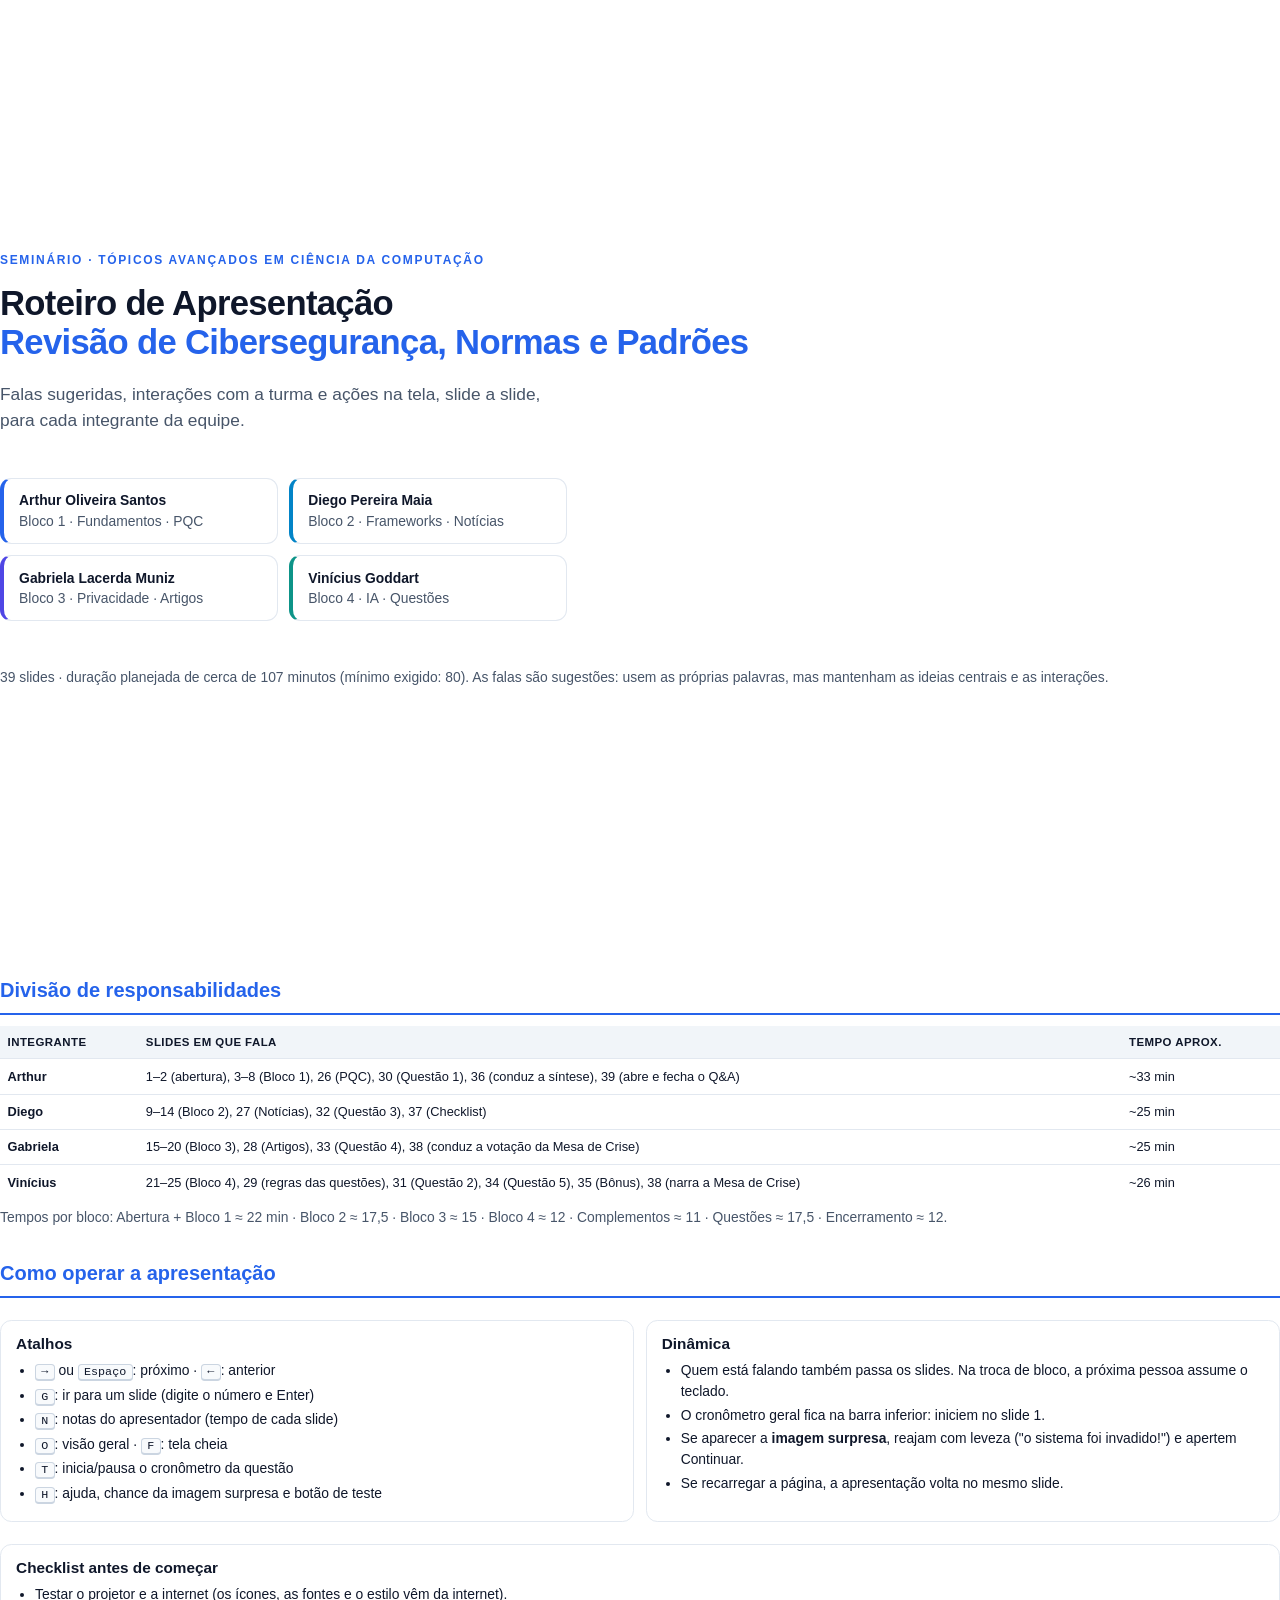
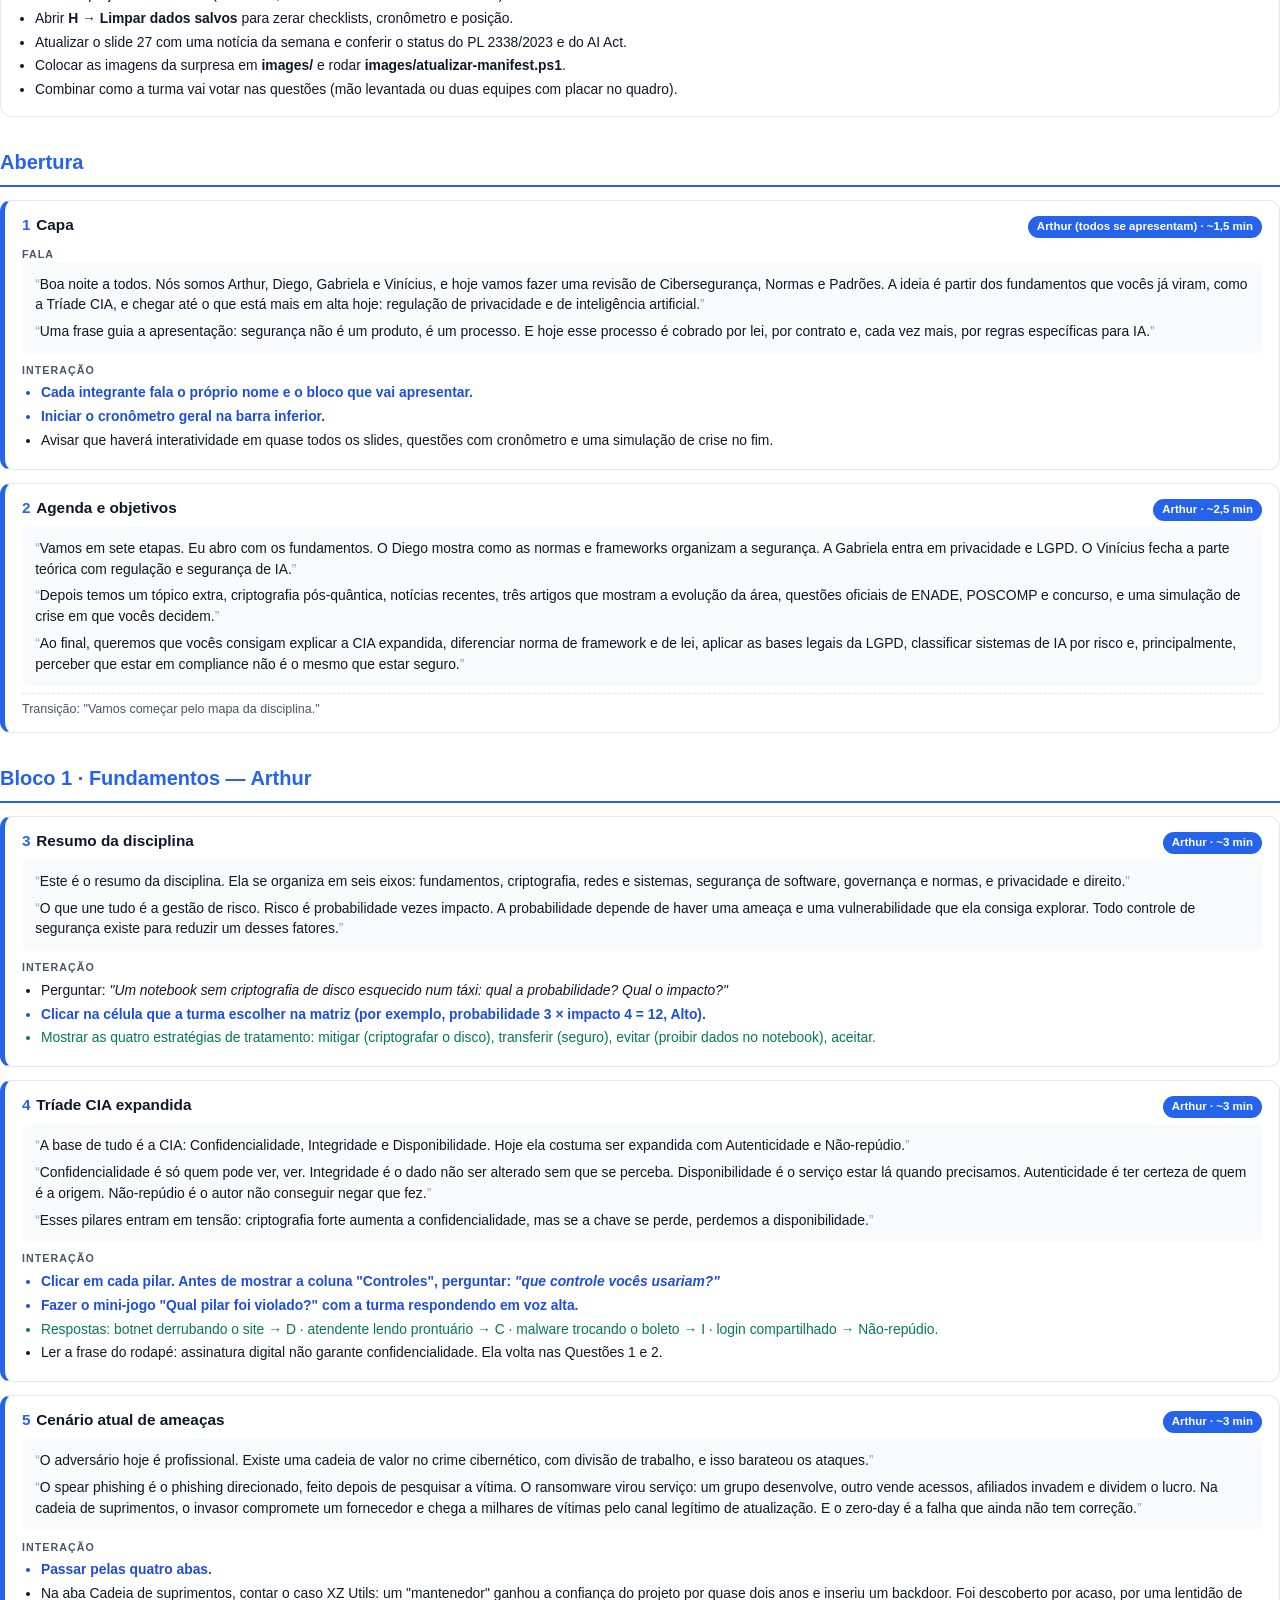
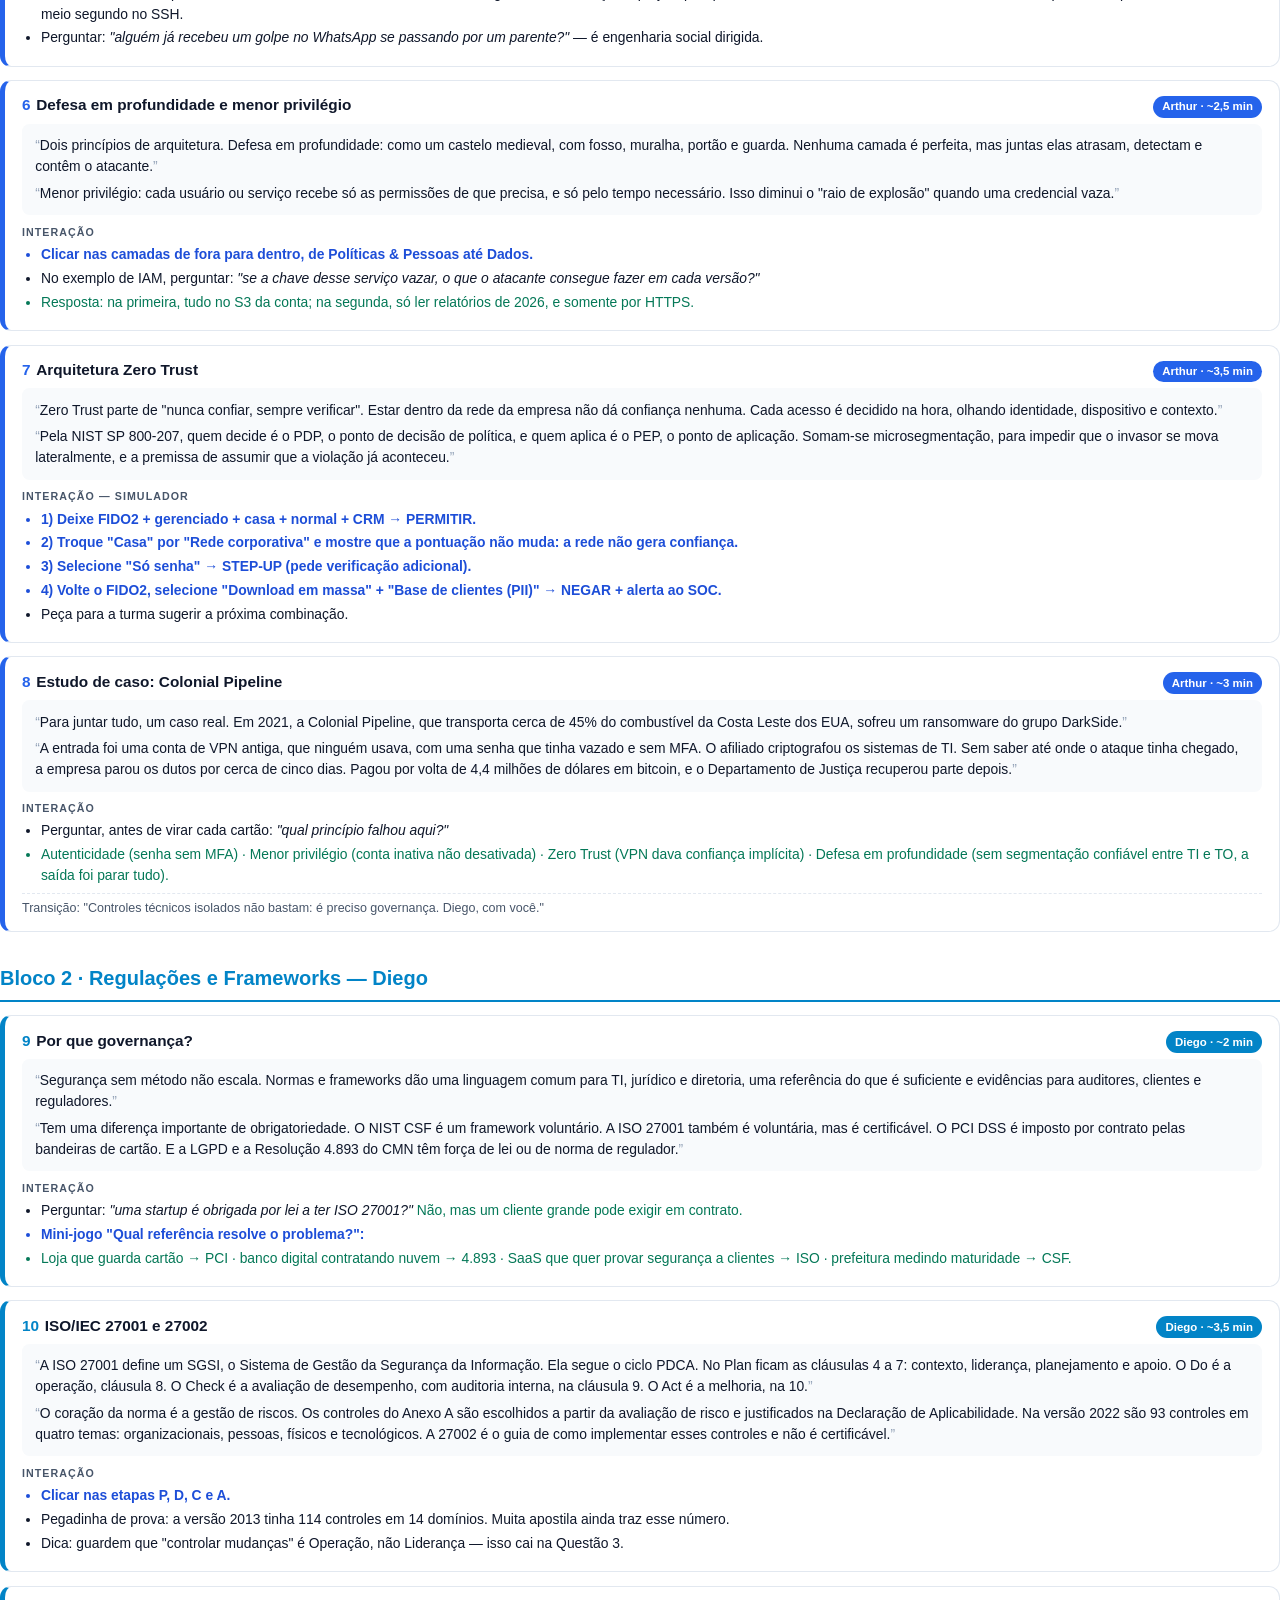
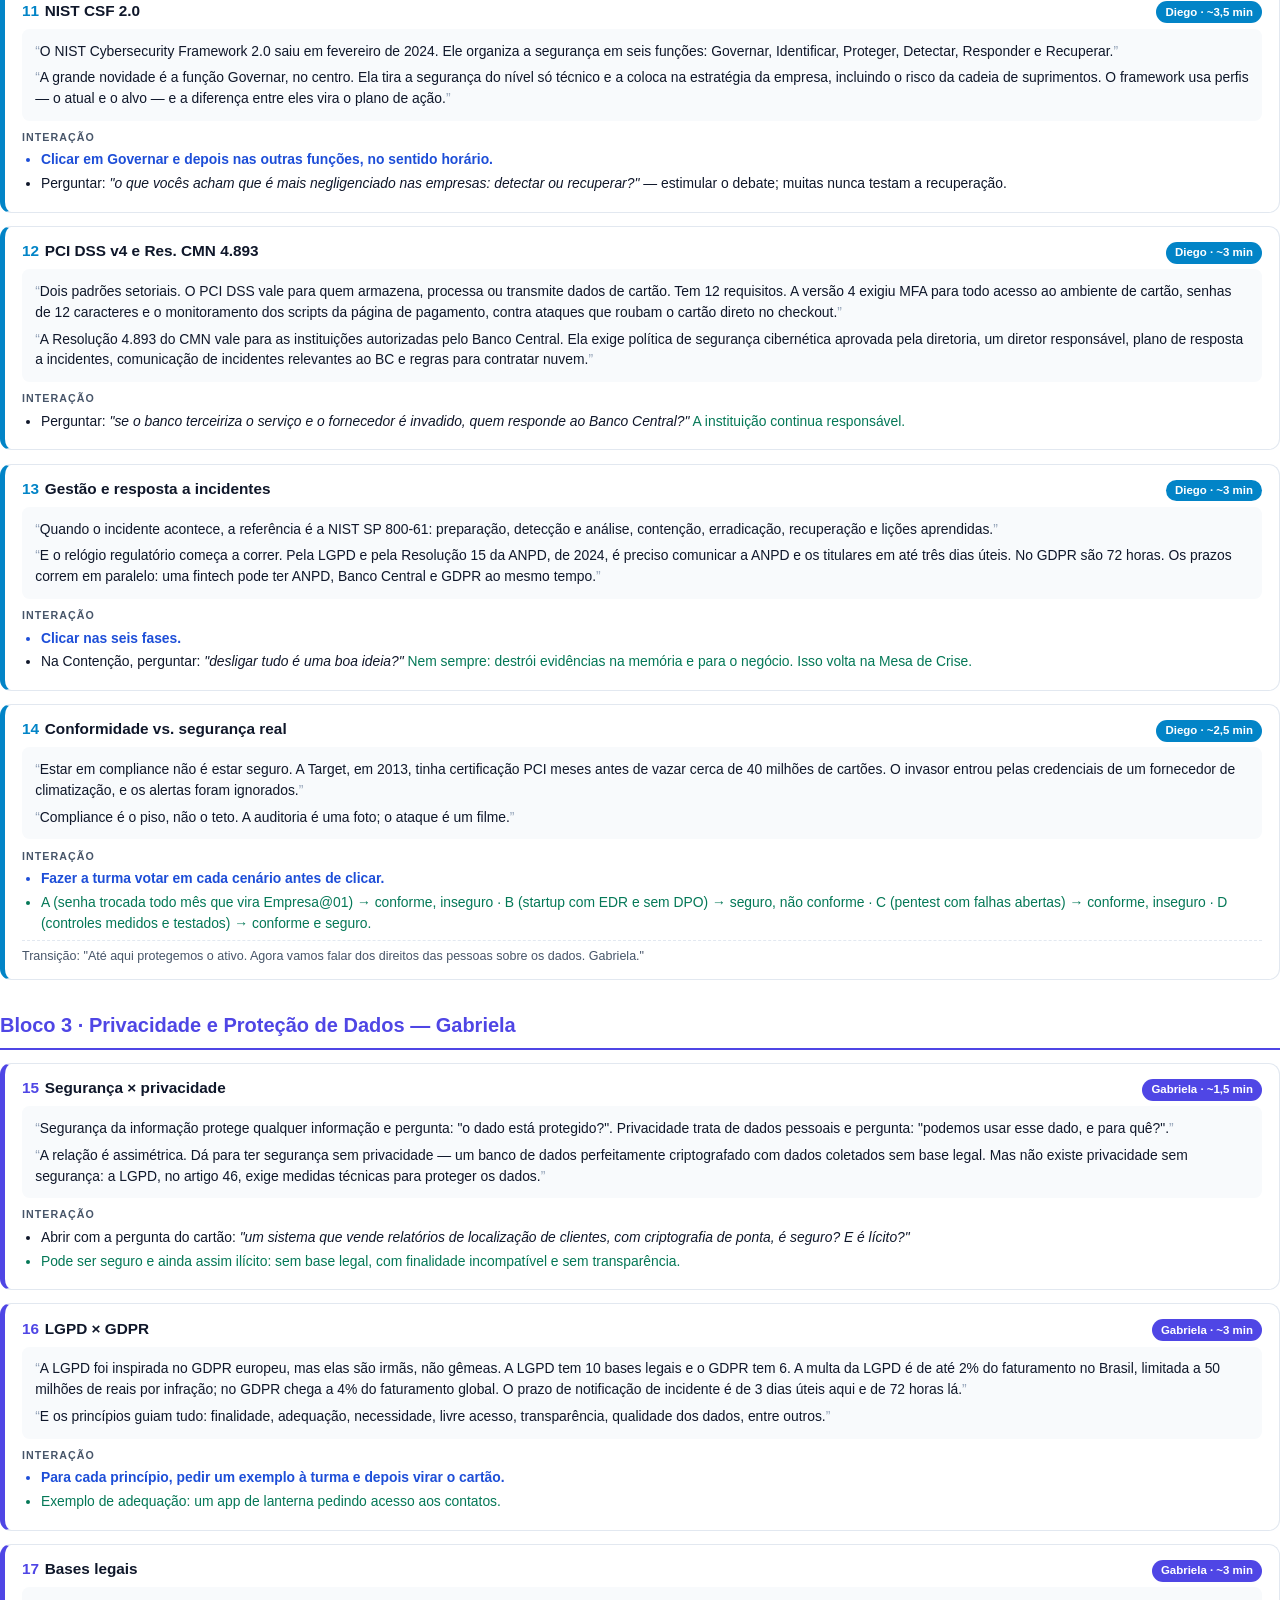
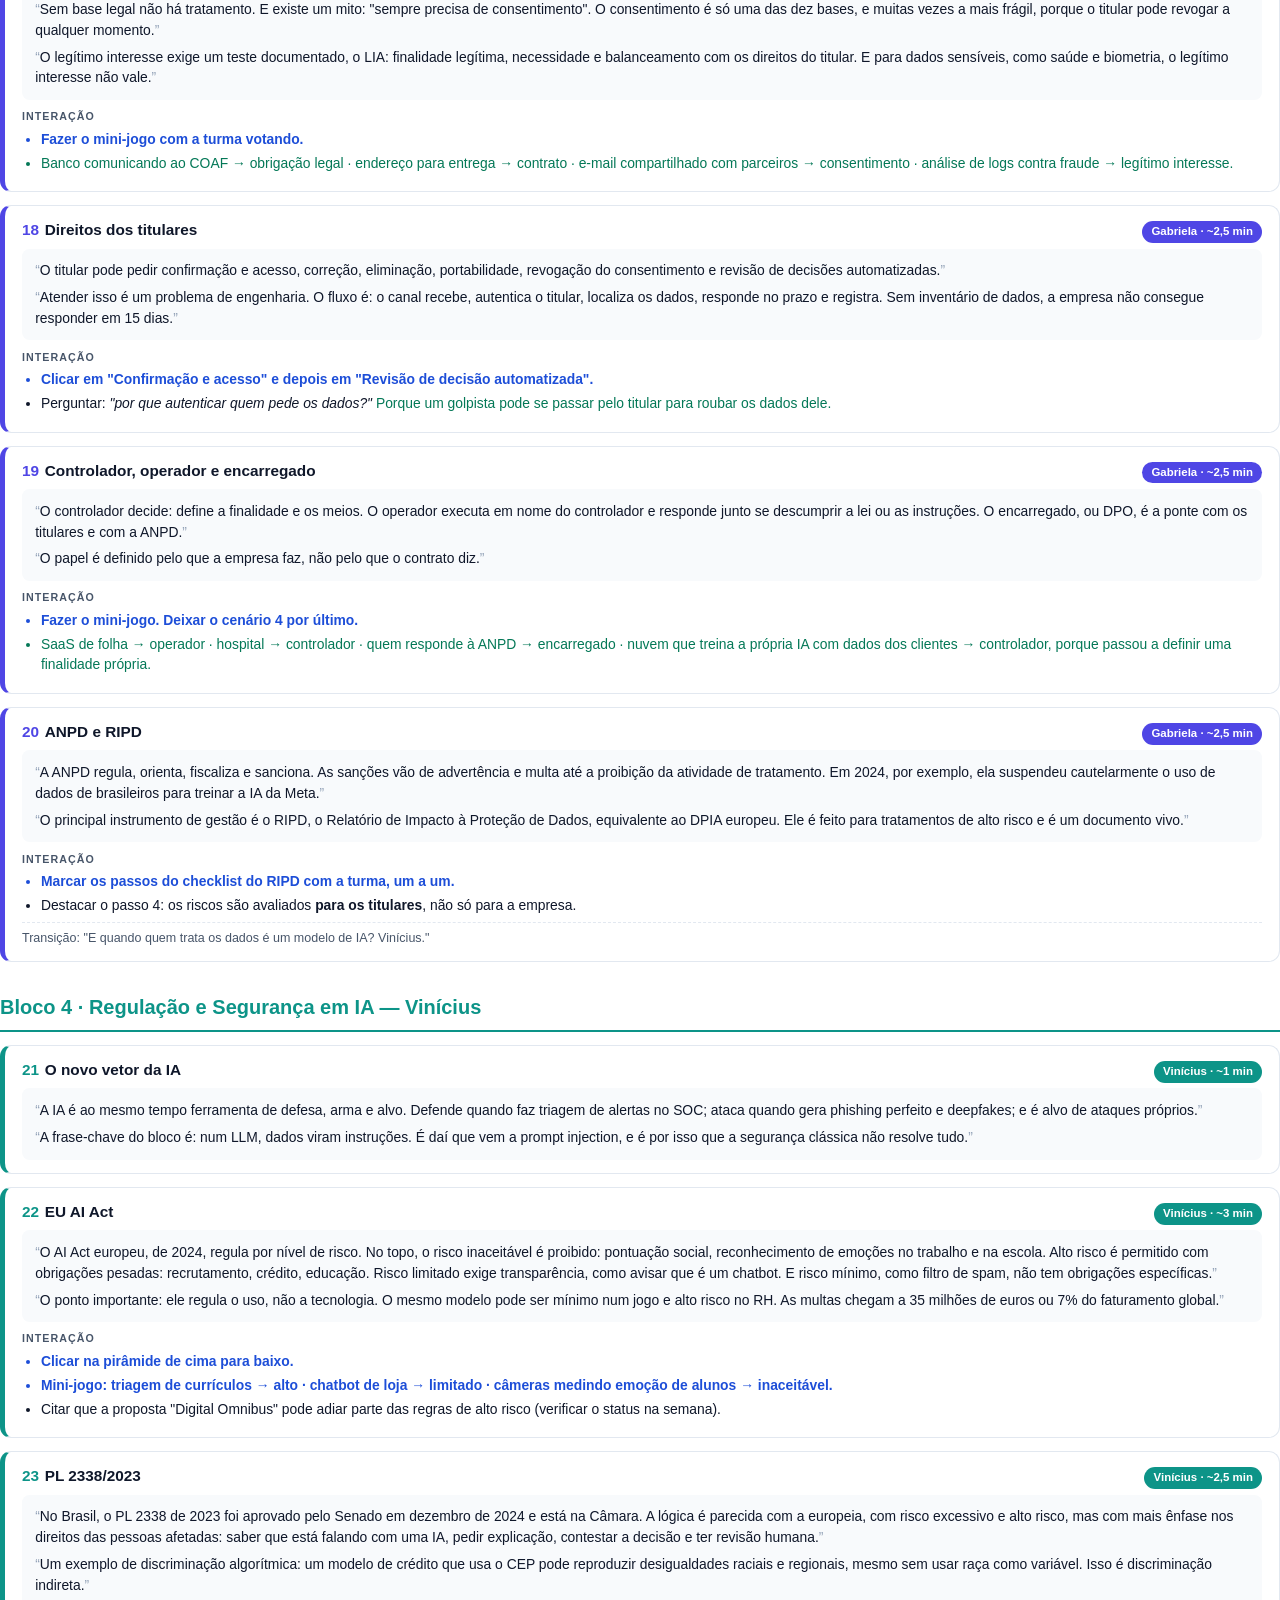
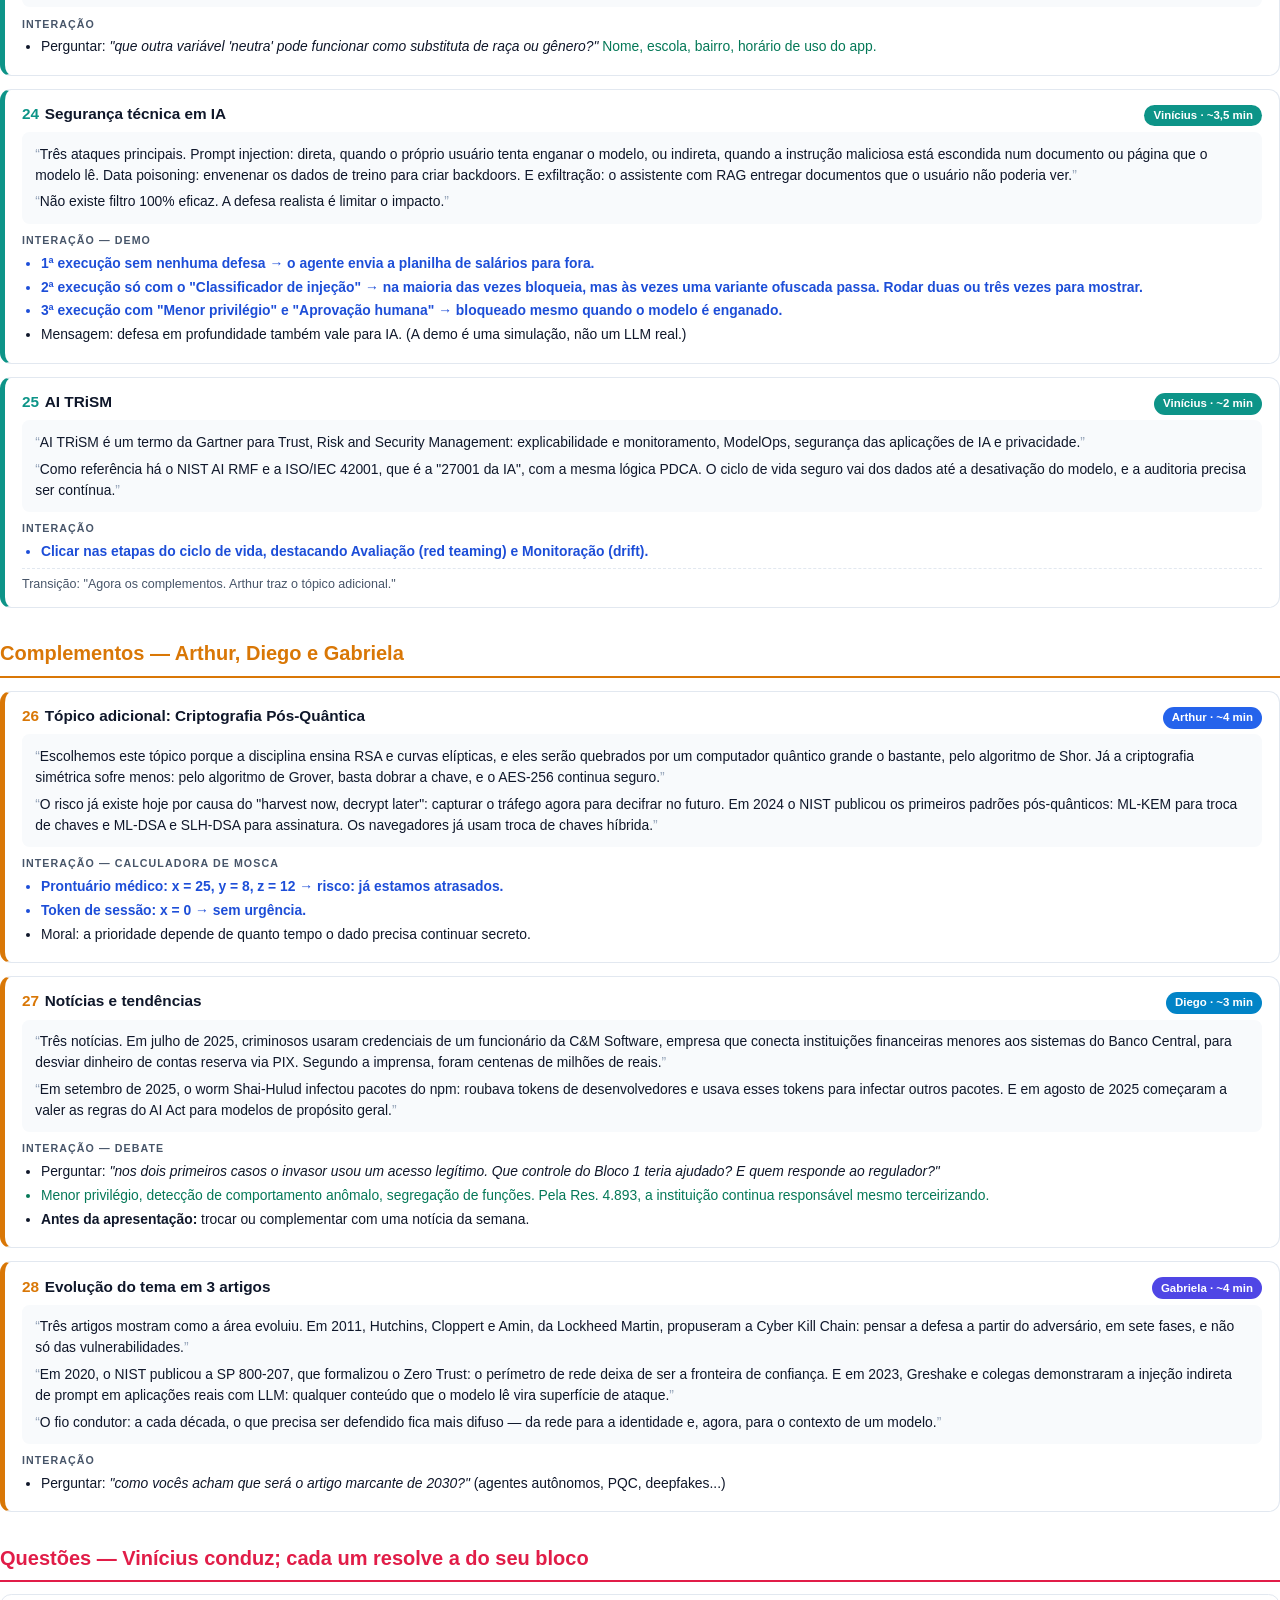
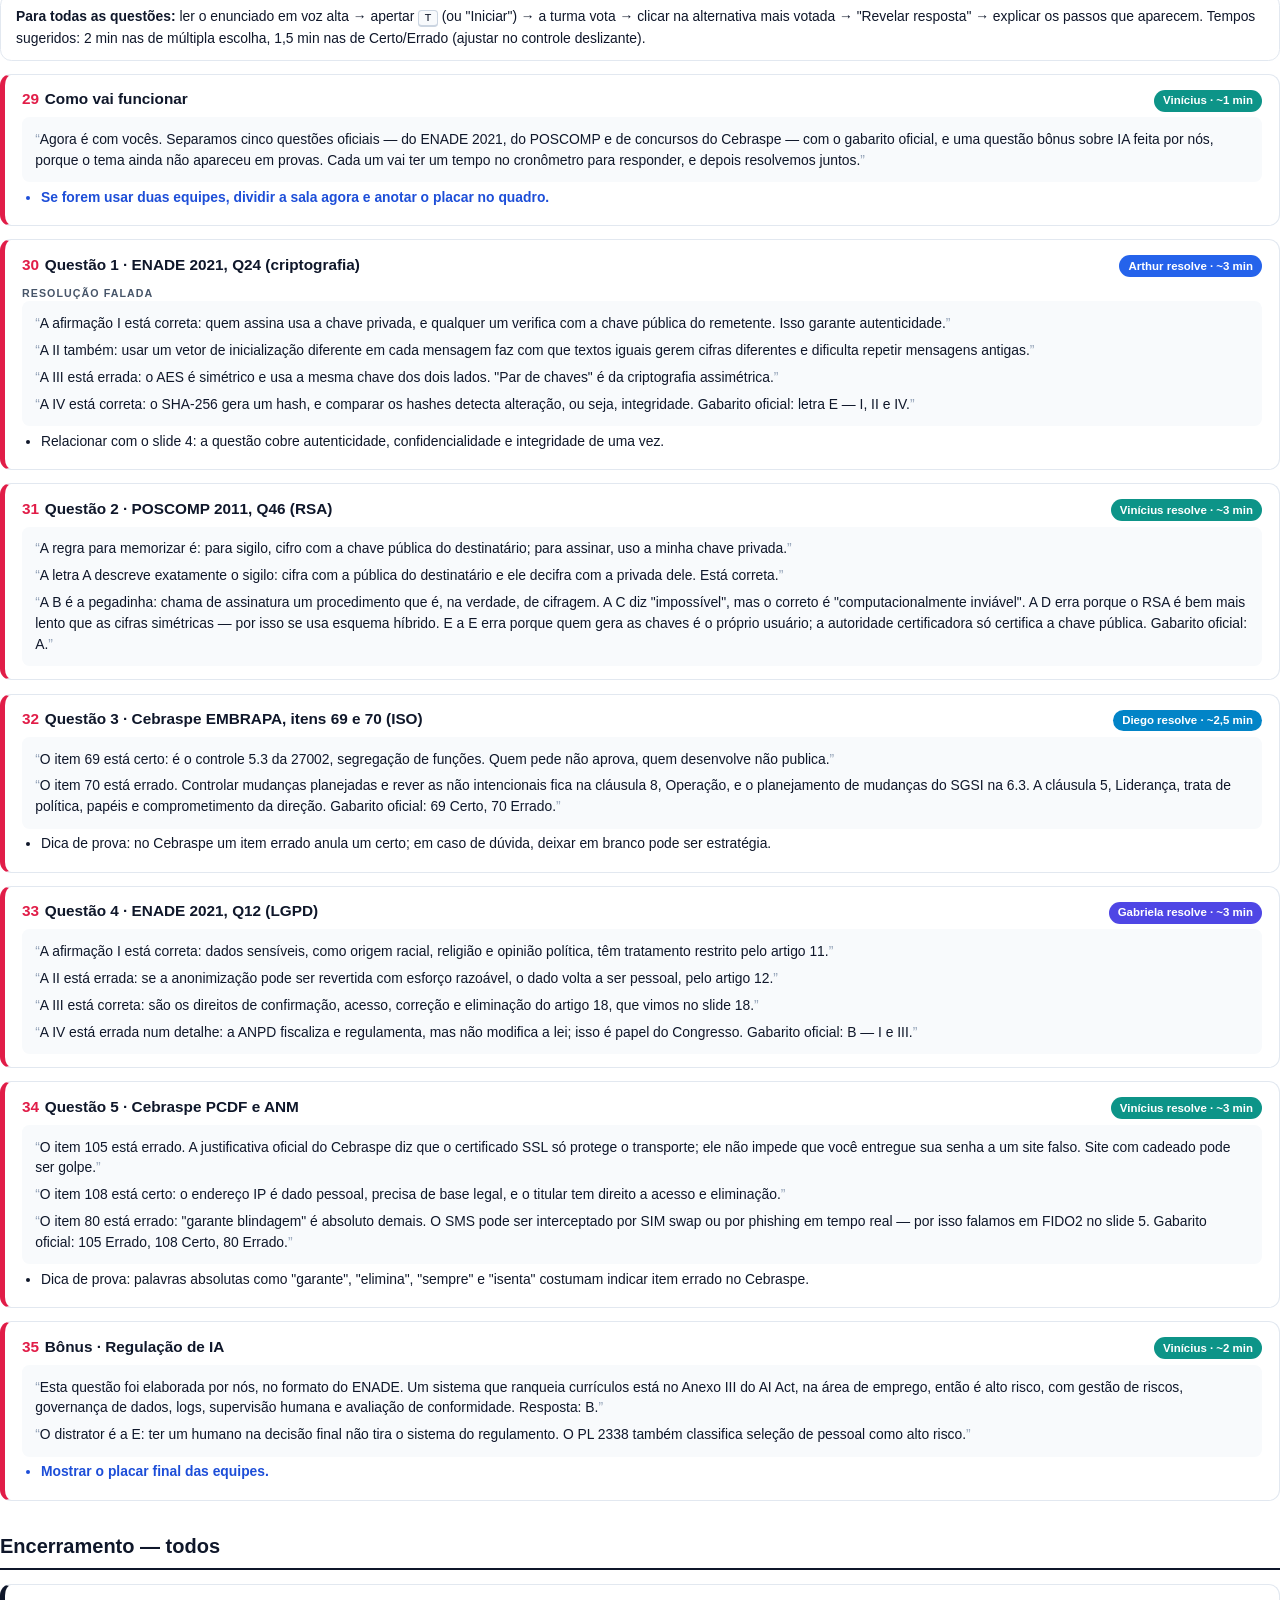
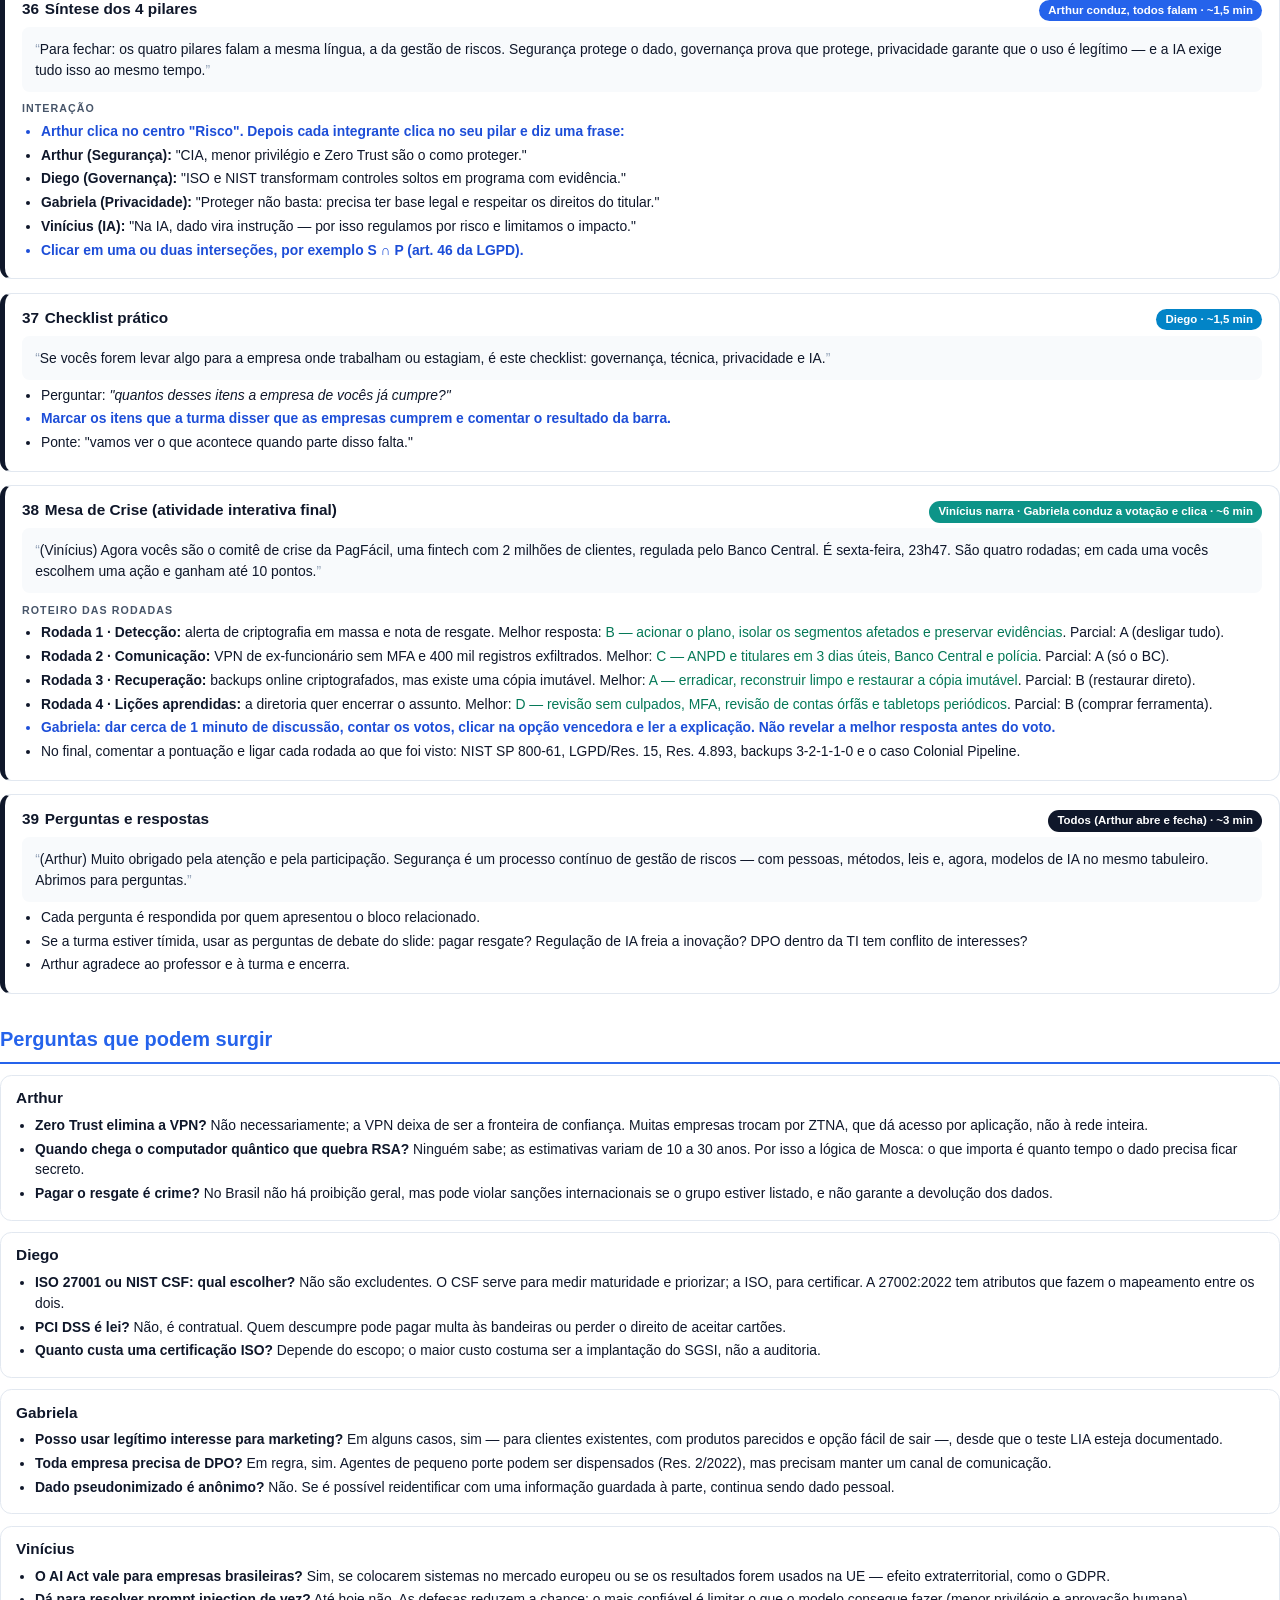
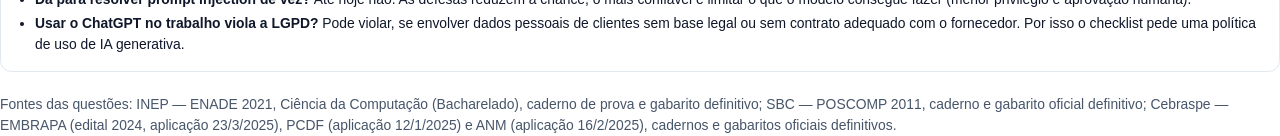
==== docs/roteiro.html @ f104e6f5 "refac: code structure for improved readability and maintainability" ====
<!DOCTYPE html>
<html lang="pt-BR">
<head>
<meta charset="UTF-8">
<title>Roteiro de Apresentação</title>
<style>
  @page { size: A4; margin: 16mm 15mm 16mm 15mm; }
  :root { --ink:#0F172A; --muted:#475569; --line:#E2E8F0; --blue:#2563EB; }
  * { box-sizing: border-box; }
  body { font-family: 'Segoe UI', Inter, Arial, sans-serif; color: var(--ink); font-size: 10.4pt; line-height: 1.5; margin: 0; }
  h1 { font-size: 26pt; margin: 0 0 4mm; letter-spacing: -.02em; line-height: 1.1; }
  h2 { font-size: 15pt; margin: 8mm 0 3mm; padding-bottom: 2mm; border-bottom: 2px solid var(--c, var(--blue)); color: var(--c, var(--blue)); break-after: avoid; }
  h3 { font-size: 11.5pt; margin: 0; }
  p { margin: 1.6mm 0; }
  ul { margin: 1.2mm 0; padding-left: 5mm; }
  li { margin: .8mm 0; }
  .muted { color: var(--muted); }
  .cover { height: 250mm; display: flex; flex-direction: column; justify-content: center; }
  .cover .kick { font-size: 9pt; font-weight: 800; letter-spacing: .14em; text-transform: uppercase; color: var(--blue); }
  .cover .sub { font-size: 13pt; color: var(--muted); max-width: 150mm; }
  .team { display: grid; grid-template-columns: 1fr 1fr; gap: 3mm; margin-top: 10mm; max-width: 150mm; }
  .team div { border: 1px solid var(--line); border-left: 4px solid var(--c); border-radius: 3mm; padding: 3mm 4mm; }
  .team b { display: block; }
  .page-break { break-before: page; }
  table { width: 100%; border-collapse: collapse; font-size: 9.6pt; margin: 2mm 0; }
  th { text-align: left; background: #F1F5F9; padding: 2mm; font-size: 8.6pt; text-transform: uppercase; letter-spacing: .04em; }
  td { padding: 2mm; border-top: 1px solid var(--line); vertical-align: top; }
  .slide { border: 1px solid var(--line); border-radius: 3mm; padding: 3.5mm 4.5mm; margin: 3.5mm 0; break-inside: avoid; border-left: 5px solid var(--c, var(--blue)); }
  .slide-head { display: flex; justify-content: space-between; align-items: baseline; gap: 4mm; margin-bottom: 1.5mm; }
  .who { font-size: 8.6pt; font-weight: 800; padding: .6mm 2.4mm; border-radius: 99px; color: #fff; background: var(--pc, #334155); white-space: nowrap; }
  .num { color: var(--c, var(--blue)); font-weight: 900; margin-right: 1.5mm; }
  .tag { font-size: 8pt; font-weight: 800; letter-spacing: .1em; text-transform: uppercase; color: var(--muted); margin-top: 2.2mm; }
  .fala { background: #F8FAFC; border-radius: 2mm; padding: 1.5mm 3.5mm; font-style: normal; }
  .fala p::before { content: "“"; color: #94A3B8; }
  .fala p::after { content: "”"; color: #94A3B8; }
  .acao { color: #1D4ED8; font-weight: 600; }
  .resp { color: #047857; }
  .trans { font-size: 9.4pt; color: var(--muted); margin-top: 1.8mm; border-top: 1px dashed var(--line); padding-top: 1.5mm; }
  .box { border: 1px solid var(--line); border-radius: 3mm; padding: 3mm 4mm; margin: 3mm 0; break-inside: avoid; }
  .grid2 { display: grid; grid-template-columns: 1fr 1fr; gap: 3mm; }
  .kbd { font-family: Consolas, monospace; border: 1px solid #CBD5E1; border-bottom-width: 2px; border-radius: 1mm; padding: 0 1.4mm; font-size: 8.8pt; background: #F8FAFC; }
  .A { --pc:#2563EB; } .D { --pc:#0284C7; } .G { --pc:#4F46E5; } .V { --pc:#0D9488; } .T { --pc:#0F172A; }
</style>
</head>
<body>

<!-- ================= CAPA ================= -->
<section class="cover">
  <div class="kick">Seminário · Tópicos Avançados em Ciência da Computação</div>
  <h1 style="margin-top:4mm">Roteiro de Apresentação<br><span style="color:#2563EB">Revisão de Cibersegurança, Normas e Padrões</span></h1>
  <p class="sub">Falas sugeridas, interações com a turma e ações na tela, slide a slide, para cada integrante da equipe.</p>
  <div class="team">
    <div style="--c:#2563EB"><b>Arthur Oliveira Santos</b><span class="muted">Bloco 1 · Fundamentos · PQC</span></div>
    <div style="--c:#0284C7"><b>Diego Pereira Maia</b><span class="muted">Bloco 2 · Frameworks · Notícias</span></div>
    <div style="--c:#4F46E5"><b>Gabriela Lacerda Muniz</b><span class="muted">Bloco 3 · Privacidade · Artigos</span></div>
    <div style="--c:#0D9488"><b>Vinícius Goddart</b><span class="muted">Bloco 4 · IA · Questões</span></div>
  </div>
  <p class="muted" style="margin-top:12mm">39 slides · duração planejada de cerca de 107 minutos (mínimo exigido: 80). As falas são sugestões: usem as próprias palavras, mas mantenham as ideias centrais e as interações.</p>
</section>

<!-- ================= VISÃO GERAL ================= -->
<section class="page-break">
  <h2>Divisão de responsabilidades</h2>
  <table>
    <tr><th>Integrante</th><th>Slides em que fala</th><th>Tempo aprox.</th></tr>
    <tr><td><b>Arthur</b></td><td>1–2 (abertura), 3–8 (Bloco 1), 26 (PQC), 30 (Questão 1), 36 (conduz a síntese), 39 (abre e fecha o Q&amp;A)</td><td>~33 min</td></tr>
    <tr><td><b>Diego</b></td><td>9–14 (Bloco 2), 27 (Notícias), 32 (Questão 3), 37 (Checklist)</td><td>~25 min</td></tr>
    <tr><td><b>Gabriela</b></td><td>15–20 (Bloco 3), 28 (Artigos), 33 (Questão 4), 38 (conduz a votação da Mesa de Crise)</td><td>~25 min</td></tr>
    <tr><td><b>Vinícius</b></td><td>21–25 (Bloco 4), 29 (regras das questões), 31 (Questão 2), 34 (Questão 5), 35 (Bônus), 38 (narra a Mesa de Crise)</td><td>~26 min</td></tr>
  </table>
  <p class="muted">Tempos por bloco: Abertura + Bloco 1 ≈ 22 min · Bloco 2 ≈ 17,5 · Bloco 3 ≈ 15 · Bloco 4 ≈ 12 · Complementos ≈ 11 · Questões ≈ 17,5 · Encerramento ≈ 12.</p>

  <h2>Como operar a apresentação</h2>
  <div class="grid2">
    <div class="box">
      <h3>Atalhos</h3>
      <ul>
        <li><span class="kbd">→</span> ou <span class="kbd">Espaço</span>: próximo · <span class="kbd">←</span>: anterior</li>
        <li><span class="kbd">G</span>: ir para um slide (digite o número e Enter)</li>
        <li><span class="kbd">N</span>: notas do apresentador (tempo de cada slide)</li>
        <li><span class="kbd">O</span>: visão geral · <span class="kbd">F</span>: tela cheia</li>
        <li><span class="kbd">T</span>: inicia/pausa o cronômetro da questão</li>
        <li><span class="kbd">H</span>: ajuda, chance da imagem surpresa e botão de teste</li>
      </ul>
    </div>
    <div class="box">
      <h3>Dinâmica</h3>
      <ul>
        <li>Quem está falando também passa os slides. Na troca de bloco, a próxima pessoa assume o teclado.</li>
        <li>O cronômetro geral fica na barra inferior: iniciem no slide 1.</li>
        <li>Se aparecer a <b>imagem surpresa</b>, reajam com leveza ("o sistema foi invadido!") e apertem Continuar.</li>
        <li>Se recarregar a página, a apresentação volta no mesmo slide.</li>
      </ul>
    </div>
  </div>
  <div class="box">
    <h3>Checklist antes de começar</h3>
    <ul>
      <li>Testar o projetor e a internet (os ícones, as fontes e o estilo vêm da internet).</li>
      <li>Abrir <b>H → Limpar dados salvos</b> para zerar checklists, cronômetro e posição.</li>
      <li>Atualizar o slide 27 com uma notícia da semana e conferir o status do PL 2338/2023 e do AI Act.</li>
      <li>Colocar as imagens da surpresa em <b>images/</b> e rodar <b>images/atualizar-manifest.ps1</b>.</li>
      <li>Combinar como a turma vai votar nas questões (mão levantada ou duas equipes com placar no quadro).</li>
    </ul>
  </div>
</section>

<!-- ================= ABERTURA ================= -->
<section class="page-break" style="--c:#2563EB">
  <h2>Abertura</h2>

  <div class="slide A"><div class="slide-head"><h3><span class="num">1</span>Capa</h3><span class="who">Arthur (todos se apresentam) · ~1,5 min</span></div>
    <div class="tag">Fala</div>
    <div class="fala"><p>Boa noite a todos. Nós somos Arthur, Diego, Gabriela e Vinícius, e hoje vamos fazer uma revisão de Cibersegurança, Normas e Padrões. A ideia é partir dos fundamentos que vocês já viram, como a Tríade CIA, e chegar até o que está mais em alta hoje: regulação de privacidade e de inteligência artificial.</p>
    <p>Uma frase guia a apresentação: segurança não é um produto, é um processo. E hoje esse processo é cobrado por lei, por contrato e, cada vez mais, por regras específicas para IA.</p></div>
    <div class="tag">Interação</div>
    <ul><li class="acao">Cada integrante fala o próprio nome e o bloco que vai apresentar.</li><li class="acao">Iniciar o cronômetro geral na barra inferior.</li><li>Avisar que haverá interatividade em quase todos os slides, questões com cronômetro e uma simulação de crise no fim.</li></ul>
  </div>

  <div class="slide A"><div class="slide-head"><h3><span class="num">2</span>Agenda e objetivos</h3><span class="who">Arthur · ~2,5 min</span></div>
    <div class="fala"><p>Vamos em sete etapas. Eu abro com os fundamentos. O Diego mostra como as normas e frameworks organizam a segurança. A Gabriela entra em privacidade e LGPD. O Vinícius fecha a parte teórica com regulação e segurança de IA.</p>
    <p>Depois temos um tópico extra, criptografia pós-quântica, notícias recentes, três artigos que mostram a evolução da área, questões oficiais de ENADE, POSCOMP e concurso, e uma simulação de crise em que vocês decidem.</p>
    <p>Ao final, queremos que vocês consigam explicar a CIA expandida, diferenciar norma de framework e de lei, aplicar as bases legais da LGPD, classificar sistemas de IA por risco e, principalmente, perceber que estar em compliance não é o mesmo que estar seguro.</p></div>
    <div class="trans">Transição: "Vamos começar pelo mapa da disciplina."</div>
  </div>
</section>

<!-- ================= BLOCO 1 ================= -->
<section style="--c:#2563EB">
  <h2>Bloco 1 · Fundamentos — Arthur</h2>

  <div class="slide A"><div class="slide-head"><h3><span class="num">3</span>Resumo da disciplina</h3><span class="who">Arthur · ~3 min</span></div>
    <div class="fala"><p>Este é o resumo da disciplina. Ela se organiza em seis eixos: fundamentos, criptografia, redes e sistemas, segurança de software, governança e normas, e privacidade e direito.</p>
    <p>O que une tudo é a gestão de risco. Risco é probabilidade vezes impacto. A probabilidade depende de haver uma ameaça e uma vulnerabilidade que ela consiga explorar. Todo controle de segurança existe para reduzir um desses fatores.</p></div>
    <div class="tag">Interação</div>
    <ul><li>Perguntar: <i>"Um notebook sem criptografia de disco esquecido num táxi: qual a probabilidade? Qual o impacto?"</i></li>
    <li class="acao">Clicar na célula que a turma escolher na matriz (por exemplo, probabilidade 3 × impacto 4 = 12, Alto).</li>
    <li class="resp">Mostrar as quatro estratégias de tratamento: mitigar (criptografar o disco), transferir (seguro), evitar (proibir dados no notebook), aceitar.</li></ul>
  </div>

  <div class="slide A"><div class="slide-head"><h3><span class="num">4</span>Tríade CIA expandida</h3><span class="who">Arthur · ~3 min</span></div>
    <div class="fala"><p>A base de tudo é a CIA: Confidencialidade, Integridade e Disponibilidade. Hoje ela costuma ser expandida com Autenticidade e Não-repúdio.</p>
    <p>Confidencialidade é só quem pode ver, ver. Integridade é o dado não ser alterado sem que se perceba. Disponibilidade é o serviço estar lá quando precisamos. Autenticidade é ter certeza de quem é a origem. Não-repúdio é o autor não conseguir negar que fez.</p>
    <p>Esses pilares entram em tensão: criptografia forte aumenta a confidencialidade, mas se a chave se perde, perdemos a disponibilidade.</p></div>
    <div class="tag">Interação</div>
    <ul><li class="acao">Clicar em cada pilar. Antes de mostrar a coluna "Controles", perguntar: <i>"que controle vocês usariam?"</i></li>
    <li class="acao">Fazer o mini-jogo "Qual pilar foi violado?" com a turma respondendo em voz alta.</li>
    <li class="resp">Respostas: botnet derrubando o site → D · atendente lendo prontuário → C · malware trocando o boleto → I · login compartilhado → Não-repúdio.</li>
    <li>Ler a frase do rodapé: assinatura digital não garante confidencialidade. Ela volta nas Questões 1 e 2.</li></ul>
  </div>

  <div class="slide A"><div class="slide-head"><h3><span class="num">5</span>Cenário atual de ameaças</h3><span class="who">Arthur · ~3 min</span></div>
    <div class="fala"><p>O adversário hoje é profissional. Existe uma cadeia de valor no crime cibernético, com divisão de trabalho, e isso barateou os ataques.</p>
    <p>O spear phishing é o phishing direcionado, feito depois de pesquisar a vítima. O ransomware virou serviço: um grupo desenvolve, outro vende acessos, afiliados invadem e dividem o lucro. Na cadeia de suprimentos, o invasor compromete um fornecedor e chega a milhares de vítimas pelo canal legítimo de atualização. E o zero-day é a falha que ainda não tem correção.</p></div>
    <div class="tag">Interação</div>
    <ul><li class="acao">Passar pelas quatro abas.</li>
    <li>Na aba Cadeia de suprimentos, contar o caso XZ Utils: um "mantenedor" ganhou a confiança do projeto por quase dois anos e inseriu um backdoor. Foi descoberto por acaso, por uma lentidão de meio segundo no SSH.</li>
    <li>Perguntar: <i>"alguém já recebeu um golpe no WhatsApp se passando por um parente?"</i> — é engenharia social dirigida.</li></ul>
  </div>

  <div class="slide A"><div class="slide-head"><h3><span class="num">6</span>Defesa em profundidade e menor privilégio</h3><span class="who">Arthur · ~2,5 min</span></div>
    <div class="fala"><p>Dois princípios de arquitetura. Defesa em profundidade: como um castelo medieval, com fosso, muralha, portão e guarda. Nenhuma camada é perfeita, mas juntas elas atrasam, detectam e contêm o atacante.</p>
    <p>Menor privilégio: cada usuário ou serviço recebe só as permissões de que precisa, e só pelo tempo necessário. Isso diminui o "raio de explosão" quando uma credencial vaza.</p></div>
    <div class="tag">Interação</div>
    <ul><li class="acao">Clicar nas camadas de fora para dentro, de Políticas &amp; Pessoas até Dados.</li>
    <li>No exemplo de IAM, perguntar: <i>"se a chave desse serviço vazar, o que o atacante consegue fazer em cada versão?"</i></li>
    <li class="resp">Resposta: na primeira, tudo no S3 da conta; na segunda, só ler relatórios de 2026, e somente por HTTPS.</li></ul>
  </div>

  <div class="slide A"><div class="slide-head"><h3><span class="num">7</span>Arquitetura Zero Trust</h3><span class="who">Arthur · ~3,5 min</span></div>
    <div class="fala"><p>Zero Trust parte de "nunca confiar, sempre verificar". Estar dentro da rede da empresa não dá confiança nenhuma. Cada acesso é decidido na hora, olhando identidade, dispositivo e contexto.</p>
    <p>Pela NIST SP 800-207, quem decide é o PDP, o ponto de decisão de política, e quem aplica é o PEP, o ponto de aplicação. Somam-se microsegmentação, para impedir que o invasor se mova lateralmente, e a premissa de assumir que a violação já aconteceu.</p></div>
    <div class="tag">Interação — simulador</div>
    <ul><li class="acao">1) Deixe FIDO2 + gerenciado + casa + normal + CRM → PERMITIR.</li>
    <li class="acao">2) Troque "Casa" por "Rede corporativa" e mostre que a pontuação <b>não muda</b>: a rede não gera confiança.</li>
    <li class="acao">3) Selecione "Só senha" → STEP-UP (pede verificação adicional).</li>
    <li class="acao">4) Volte o FIDO2, selecione "Download em massa" + "Base de clientes (PII)" → NEGAR + alerta ao SOC.</li>
    <li>Peça para a turma sugerir a próxima combinação.</li></ul>
  </div>

  <div class="slide A"><div class="slide-head"><h3><span class="num">8</span>Estudo de caso: Colonial Pipeline</h3><span class="who">Arthur · ~3 min</span></div>
    <div class="fala"><p>Para juntar tudo, um caso real. Em 2021, a Colonial Pipeline, que transporta cerca de 45% do combustível da Costa Leste dos EUA, sofreu um ransomware do grupo DarkSide.</p>
    <p>A entrada foi uma conta de VPN antiga, que ninguém usava, com uma senha que tinha vazado e sem MFA. O afiliado criptografou os sistemas de TI. Sem saber até onde o ataque tinha chegado, a empresa parou os dutos por cerca de cinco dias. Pagou por volta de 4,4 milhões de dólares em bitcoin, e o Departamento de Justiça recuperou parte depois.</p></div>
    <div class="tag">Interação</div>
    <ul><li>Perguntar, antes de virar cada cartão: <i>"qual princípio falhou aqui?"</i></li>
    <li class="resp">Autenticidade (senha sem MFA) · Menor privilégio (conta inativa não desativada) · Zero Trust (VPN dava confiança implícita) · Defesa em profundidade (sem segmentação confiável entre TI e TO, a saída foi parar tudo).</li></ul>
    <div class="trans">Transição: "Controles técnicos isolados não bastam: é preciso governança. Diego, com você."</div>
  </div>
</section>

<!-- ================= BLOCO 2 ================= -->
<section class="page-break" style="--c:#0284C7">
  <h2>Bloco 2 · Regulações e Frameworks — Diego</h2>

  <div class="slide D"><div class="slide-head"><h3><span class="num">9</span>Por que governança?</h3><span class="who">Diego · ~2 min</span></div>
    <div class="fala"><p>Segurança sem método não escala. Normas e frameworks dão uma linguagem comum para TI, jurídico e diretoria, uma referência do que é suficiente e evidências para auditores, clientes e reguladores.</p>
    <p>Tem uma diferença importante de obrigatoriedade. O NIST CSF é um framework voluntário. A ISO 27001 também é voluntária, mas é certificável. O PCI DSS é imposto por contrato pelas bandeiras de cartão. E a LGPD e a Resolução 4.893 do CMN têm força de lei ou de norma de regulador.</p></div>
    <div class="tag">Interação</div>
    <ul><li>Perguntar: <i>"uma startup é obrigada por lei a ter ISO 27001?"</i> <span class="resp">Não, mas um cliente grande pode exigir em contrato.</span></li>
    <li class="acao">Mini-jogo "Qual referência resolve o problema?":</li>
    <li class="resp">Loja que guarda cartão → PCI · banco digital contratando nuvem → 4.893 · SaaS que quer provar segurança a clientes → ISO · prefeitura medindo maturidade → CSF.</li></ul>
  </div>

  <div class="slide D"><div class="slide-head"><h3><span class="num">10</span>ISO/IEC 27001 e 27002</h3><span class="who">Diego · ~3,5 min</span></div>
    <div class="fala"><p>A ISO 27001 define um SGSI, o Sistema de Gestão da Segurança da Informação. Ela segue o ciclo PDCA. No Plan ficam as cláusulas 4 a 7: contexto, liderança, planejamento e apoio. O Do é a operação, cláusula 8. O Check é a avaliação de desempenho, com auditoria interna, na cláusula 9. O Act é a melhoria, na 10.</p>
    <p>O coração da norma é a gestão de riscos. Os controles do Anexo A são escolhidos a partir da avaliação de risco e justificados na Declaração de Aplicabilidade. Na versão 2022 são 93 controles em quatro temas: organizacionais, pessoas, físicos e tecnológicos. A 27002 é o guia de como implementar esses controles e não é certificável.</p></div>
    <div class="tag">Interação</div>
    <ul><li class="acao">Clicar nas etapas P, D, C e A.</li>
    <li>Pegadinha de prova: a versão 2013 tinha 114 controles em 14 domínios. Muita apostila ainda traz esse número.</li>
    <li>Dica: guardem que "controlar mudanças" é Operação, não Liderança — isso cai na Questão 3.</li></ul>
  </div>

  <div class="slide D"><div class="slide-head"><h3><span class="num">11</span>NIST CSF 2.0</h3><span class="who">Diego · ~3,5 min</span></div>
    <div class="fala"><p>O NIST Cybersecurity Framework 2.0 saiu em fevereiro de 2024. Ele organiza a segurança em seis funções: Governar, Identificar, Proteger, Detectar, Responder e Recuperar.</p>
    <p>A grande novidade é a função Governar, no centro. Ela tira a segurança do nível só técnico e a coloca na estratégia da empresa, incluindo o risco da cadeia de suprimentos. O framework usa perfis — o atual e o alvo — e a diferença entre eles vira o plano de ação.</p></div>
    <div class="tag">Interação</div>
    <ul><li class="acao">Clicar em Governar e depois nas outras funções, no sentido horário.</li>
    <li>Perguntar: <i>"o que vocês acham que é mais negligenciado nas empresas: detectar ou recuperar?"</i> — estimular o debate; muitas nunca testam a recuperação.</li></ul>
  </div>

  <div class="slide D"><div class="slide-head"><h3><span class="num">12</span>PCI DSS v4 e Res. CMN 4.893</h3><span class="who">Diego · ~3 min</span></div>
    <div class="fala"><p>Dois padrões setoriais. O PCI DSS vale para quem armazena, processa ou transmite dados de cartão. Tem 12 requisitos. A versão 4 exigiu MFA para todo acesso ao ambiente de cartão, senhas de 12 caracteres e o monitoramento dos scripts da página de pagamento, contra ataques que roubam o cartão direto no checkout.</p>
    <p>A Resolução 4.893 do CMN vale para as instituições autorizadas pelo Banco Central. Ela exige política de segurança cibernética aprovada pela diretoria, um diretor responsável, plano de resposta a incidentes, comunicação de incidentes relevantes ao BC e regras para contratar nuvem.</p></div>
    <div class="tag">Interação</div>
    <ul><li>Perguntar: <i>"se o banco terceiriza o serviço e o fornecedor é invadido, quem responde ao Banco Central?"</i> <span class="resp">A instituição continua responsável.</span></li></ul>
  </div>

  <div class="slide D"><div class="slide-head"><h3><span class="num">13</span>Gestão e resposta a incidentes</h3><span class="who">Diego · ~3 min</span></div>
    <div class="fala"><p>Quando o incidente acontece, a referência é a NIST SP 800-61: preparação, detecção e análise, contenção, erradicação, recuperação e lições aprendidas.</p>
    <p>E o relógio regulatório começa a correr. Pela LGPD e pela Resolução 15 da ANPD, de 2024, é preciso comunicar a ANPD e os titulares em até três dias úteis. No GDPR são 72 horas. Os prazos correm em paralelo: uma fintech pode ter ANPD, Banco Central e GDPR ao mesmo tempo.</p></div>
    <div class="tag">Interação</div>
    <ul><li class="acao">Clicar nas seis fases.</li>
    <li>Na Contenção, perguntar: <i>"desligar tudo é uma boa ideia?"</i> <span class="resp">Nem sempre: destrói evidências na memória e para o negócio. Isso volta na Mesa de Crise.</span></li></ul>
  </div>

  <div class="slide D"><div class="slide-head"><h3><span class="num">14</span>Conformidade vs. segurança real</h3><span class="who">Diego · ~2,5 min</span></div>
    <div class="fala"><p>Estar em compliance não é estar seguro. A Target, em 2013, tinha certificação PCI meses antes de vazar cerca de 40 milhões de cartões. O invasor entrou pelas credenciais de um fornecedor de climatização, e os alertas foram ignorados.</p>
    <p>Compliance é o piso, não o teto. A auditoria é uma foto; o ataque é um filme.</p></div>
    <div class="tag">Interação</div>
    <ul><li class="acao">Fazer a turma votar em cada cenário antes de clicar.</li>
    <li class="resp">A (senha trocada todo mês que vira Empresa@01) → conforme, inseguro · B (startup com EDR e sem DPO) → seguro, não conforme · C (pentest com falhas abertas) → conforme, inseguro · D (controles medidos e testados) → conforme e seguro.</li></ul>
    <div class="trans">Transição: "Até aqui protegemos o ativo. Agora vamos falar dos direitos das pessoas sobre os dados. Gabriela."</div>
  </div>
</section>

<!-- ================= BLOCO 3 ================= -->
<section class="page-break" style="--c:#4F46E5">
  <h2>Bloco 3 · Privacidade e Proteção de Dados — Gabriela</h2>

  <div class="slide G"><div class="slide-head"><h3><span class="num">15</span>Segurança × privacidade</h3><span class="who">Gabriela · ~1,5 min</span></div>
    <div class="fala"><p>Segurança da informação protege qualquer informação e pergunta: "o dado está protegido?". Privacidade trata de dados pessoais e pergunta: "podemos usar esse dado, e para quê?".</p>
    <p>A relação é assimétrica. Dá para ter segurança sem privacidade — um banco de dados perfeitamente criptografado com dados coletados sem base legal. Mas não existe privacidade sem segurança: a LGPD, no artigo 46, exige medidas técnicas para proteger os dados.</p></div>
    <div class="tag">Interação</div>
    <ul><li>Abrir com a pergunta do cartão: <i>"um sistema que vende relatórios de localização de clientes, com criptografia de ponta, é seguro? E é lícito?"</i></li>
    <li class="resp">Pode ser seguro e ainda assim ilícito: sem base legal, com finalidade incompatível e sem transparência.</li></ul>
  </div>

  <div class="slide G"><div class="slide-head"><h3><span class="num">16</span>LGPD × GDPR</h3><span class="who">Gabriela · ~3 min</span></div>
    <div class="fala"><p>A LGPD foi inspirada no GDPR europeu, mas elas são irmãs, não gêmeas. A LGPD tem 10 bases legais e o GDPR tem 6. A multa da LGPD é de até 2% do faturamento no Brasil, limitada a 50 milhões de reais por infração; no GDPR chega a 4% do faturamento global. O prazo de notificação de incidente é de 3 dias úteis aqui e de 72 horas lá.</p>
    <p>E os princípios guiam tudo: finalidade, adequação, necessidade, livre acesso, transparência, qualidade dos dados, entre outros.</p></div>
    <div class="tag">Interação</div>
    <ul><li class="acao">Para cada princípio, pedir um exemplo à turma e depois virar o cartão.</li>
    <li class="resp">Exemplo de adequação: um app de lanterna pedindo acesso aos contatos.</li></ul>
  </div>

  <div class="slide G"><div class="slide-head"><h3><span class="num">17</span>Bases legais</h3><span class="who">Gabriela · ~3 min</span></div>
    <div class="fala"><p>Sem base legal não há tratamento. E existe um mito: "sempre precisa de consentimento". O consentimento é só uma das dez bases, e muitas vezes a mais frágil, porque o titular pode revogar a qualquer momento.</p>
    <p>O legítimo interesse exige um teste documentado, o LIA: finalidade legítima, necessidade e balanceamento com os direitos do titular. E para dados sensíveis, como saúde e biometria, o legítimo interesse não vale.</p></div>
    <div class="tag">Interação</div>
    <ul><li class="acao">Fazer o mini-jogo com a turma votando.</li>
    <li class="resp">Banco comunicando ao COAF → obrigação legal · endereço para entrega → contrato · e-mail compartilhado com parceiros → consentimento · análise de logs contra fraude → legítimo interesse.</li></ul>
  </div>

  <div class="slide G"><div class="slide-head"><h3><span class="num">18</span>Direitos dos titulares</h3><span class="who">Gabriela · ~2,5 min</span></div>
    <div class="fala"><p>O titular pode pedir confirmação e acesso, correção, eliminação, portabilidade, revogação do consentimento e revisão de decisões automatizadas.</p>
    <p>Atender isso é um problema de engenharia. O fluxo é: o canal recebe, autentica o titular, localiza os dados, responde no prazo e registra. Sem inventário de dados, a empresa não consegue responder em 15 dias.</p></div>
    <div class="tag">Interação</div>
    <ul><li class="acao">Clicar em "Confirmação e acesso" e depois em "Revisão de decisão automatizada".</li>
    <li>Perguntar: <i>"por que autenticar quem pede os dados?"</i> <span class="resp">Porque um golpista pode se passar pelo titular para roubar os dados dele.</span></li></ul>
  </div>

  <div class="slide G"><div class="slide-head"><h3><span class="num">19</span>Controlador, operador e encarregado</h3><span class="who">Gabriela · ~2,5 min</span></div>
    <div class="fala"><p>O controlador decide: define a finalidade e os meios. O operador executa em nome do controlador e responde junto se descumprir a lei ou as instruções. O encarregado, ou DPO, é a ponte com os titulares e com a ANPD.</p>
    <p>O papel é definido pelo que a empresa faz, não pelo que o contrato diz.</p></div>
    <div class="tag">Interação</div>
    <ul><li class="acao">Fazer o mini-jogo. Deixar o cenário 4 por último.</li>
    <li class="resp">SaaS de folha → operador · hospital → controlador · quem responde à ANPD → encarregado · nuvem que treina a própria IA com dados dos clientes → controlador, porque passou a definir uma finalidade própria.</li></ul>
  </div>

  <div class="slide G"><div class="slide-head"><h3><span class="num">20</span>ANPD e RIPD</h3><span class="who">Gabriela · ~2,5 min</span></div>
    <div class="fala"><p>A ANPD regula, orienta, fiscaliza e sanciona. As sanções vão de advertência e multa até a proibição da atividade de tratamento. Em 2024, por exemplo, ela suspendeu cautelarmente o uso de dados de brasileiros para treinar a IA da Meta.</p>
    <p>O principal instrumento de gestão é o RIPD, o Relatório de Impacto à Proteção de Dados, equivalente ao DPIA europeu. Ele é feito para tratamentos de alto risco e é um documento vivo.</p></div>
    <div class="tag">Interação</div>
    <ul><li class="acao">Marcar os passos do checklist do RIPD com a turma, um a um.</li>
    <li>Destacar o passo 4: os riscos são avaliados <b>para os titulares</b>, não só para a empresa.</li></ul>
    <div class="trans">Transição: "E quando quem trata os dados é um modelo de IA? Vinícius."</div>
  </div>
</section>

<!-- ================= BLOCO 4 ================= -->
<section class="page-break" style="--c:#0D9488">
  <h2>Bloco 4 · Regulação e Segurança em IA — Vinícius</h2>

  <div class="slide V"><div class="slide-head"><h3><span class="num">21</span>O novo vetor da IA</h3><span class="who">Vinícius · ~1 min</span></div>
    <div class="fala"><p>A IA é ao mesmo tempo ferramenta de defesa, arma e alvo. Defende quando faz triagem de alertas no SOC; ataca quando gera phishing perfeito e deepfakes; e é alvo de ataques próprios.</p>
    <p>A frase-chave do bloco é: num LLM, dados viram instruções. É daí que vem a prompt injection, e é por isso que a segurança clássica não resolve tudo.</p></div>
  </div>

  <div class="slide V"><div class="slide-head"><h3><span class="num">22</span>EU AI Act</h3><span class="who">Vinícius · ~3 min</span></div>
    <div class="fala"><p>O AI Act europeu, de 2024, regula por nível de risco. No topo, o risco inaceitável é proibido: pontuação social, reconhecimento de emoções no trabalho e na escola. Alto risco é permitido com obrigações pesadas: recrutamento, crédito, educação. Risco limitado exige transparência, como avisar que é um chatbot. E risco mínimo, como filtro de spam, não tem obrigações específicas.</p>
    <p>O ponto importante: ele regula o uso, não a tecnologia. O mesmo modelo pode ser mínimo num jogo e alto risco no RH. As multas chegam a 35 milhões de euros ou 7% do faturamento global.</p></div>
    <div class="tag">Interação</div>
    <ul><li class="acao">Clicar na pirâmide de cima para baixo.</li>
    <li class="acao">Mini-jogo: triagem de currículos → alto · chatbot de loja → limitado · câmeras medindo emoção de alunos → inaceitável.</li>
    <li>Citar que a proposta "Digital Omnibus" pode adiar parte das regras de alto risco (verificar o status na semana).</li></ul>
  </div>

  <div class="slide V"><div class="slide-head"><h3><span class="num">23</span>PL 2338/2023</h3><span class="who">Vinícius · ~2,5 min</span></div>
    <div class="fala"><p>No Brasil, o PL 2338 de 2023 foi aprovado pelo Senado em dezembro de 2024 e está na Câmara. A lógica é parecida com a europeia, com risco excessivo e alto risco, mas com mais ênfase nos direitos das pessoas afetadas: saber que está falando com uma IA, pedir explicação, contestar a decisão e ter revisão humana.</p>
    <p>Um exemplo de discriminação algorítmica: um modelo de crédito que usa o CEP pode reproduzir desigualdades raciais e regionais, mesmo sem usar raça como variável. Isso é discriminação indireta.</p></div>
    <div class="tag">Interação</div>
    <ul><li>Perguntar: <i>"que outra variável 'neutra' pode funcionar como substituta de raça ou gênero?"</i> <span class="resp">Nome, escola, bairro, horário de uso do app.</span></li></ul>
  </div>

  <div class="slide V"><div class="slide-head"><h3><span class="num">24</span>Segurança técnica em IA</h3><span class="who">Vinícius · ~3,5 min</span></div>
    <div class="fala"><p>Três ataques principais. Prompt injection: direta, quando o próprio usuário tenta enganar o modelo, ou indireta, quando a instrução maliciosa está escondida num documento ou página que o modelo lê. Data poisoning: envenenar os dados de treino para criar backdoors. E exfiltração: o assistente com RAG entregar documentos que o usuário não poderia ver.</p>
    <p>Não existe filtro 100% eficaz. A defesa realista é limitar o impacto.</p></div>
    <div class="tag">Interação — demo</div>
    <ul><li class="acao">1ª execução sem nenhuma defesa → o agente envia a planilha de salários para fora.</li>
    <li class="acao">2ª execução só com o "Classificador de injeção" → na maioria das vezes bloqueia, mas às vezes uma variante ofuscada passa. Rodar duas ou três vezes para mostrar.</li>
    <li class="acao">3ª execução com "Menor privilégio" e "Aprovação humana" → bloqueado mesmo quando o modelo é enganado.</li>
    <li>Mensagem: defesa em profundidade também vale para IA. (A demo é uma simulação, não um LLM real.)</li></ul>
  </div>

  <div class="slide V"><div class="slide-head"><h3><span class="num">25</span>AI TRiSM</h3><span class="who">Vinícius · ~2 min</span></div>
    <div class="fala"><p>AI TRiSM é um termo da Gartner para Trust, Risk and Security Management: explicabilidade e monitoramento, ModelOps, segurança das aplicações de IA e privacidade.</p>
    <p>Como referência há o NIST AI RMF e a ISO/IEC 42001, que é a "27001 da IA", com a mesma lógica PDCA. O ciclo de vida seguro vai dos dados até a desativação do modelo, e a auditoria precisa ser contínua.</p></div>
    <div class="tag">Interação</div>
    <ul><li class="acao">Clicar nas etapas do ciclo de vida, destacando Avaliação (red teaming) e Monitoração (drift).</li></ul>
    <div class="trans">Transição: "Agora os complementos. Arthur traz o tópico adicional."</div>
  </div>
</section>

<!-- ================= COMPLEMENTOS ================= -->
<section class="page-break" style="--c:#D97706">
  <h2>Complementos — Arthur, Diego e Gabriela</h2>

  <div class="slide A"><div class="slide-head"><h3><span class="num">26</span>Tópico adicional: Criptografia Pós-Quântica</h3><span class="who">Arthur · ~4 min</span></div>
    <div class="fala"><p>Escolhemos este tópico porque a disciplina ensina RSA e curvas elípticas, e eles serão quebrados por um computador quântico grande o bastante, pelo algoritmo de Shor. Já a criptografia simétrica sofre menos: pelo algoritmo de Grover, basta dobrar a chave, e o AES-256 continua seguro.</p>
    <p>O risco já existe hoje por causa do "harvest now, decrypt later": capturar o tráfego agora para decifrar no futuro. Em 2024 o NIST publicou os primeiros padrões pós-quânticos: ML-KEM para troca de chaves e ML-DSA e SLH-DSA para assinatura. Os navegadores já usam troca de chaves híbrida.</p></div>
    <div class="tag">Interação — calculadora de Mosca</div>
    <ul><li class="acao">Prontuário médico: x = 25, y = 8, z = 12 → risco: já estamos atrasados.</li>
    <li class="acao">Token de sessão: x = 0 → sem urgência.</li>
    <li>Moral: a prioridade depende de quanto tempo o dado precisa continuar secreto.</li></ul>
  </div>

  <div class="slide D"><div class="slide-head"><h3><span class="num">27</span>Notícias e tendências</h3><span class="who">Diego · ~3 min</span></div>
    <div class="fala"><p>Três notícias. Em julho de 2025, criminosos usaram credenciais de um funcionário da C&amp;M Software, empresa que conecta instituições financeiras menores aos sistemas do Banco Central, para desviar dinheiro de contas reserva via PIX. Segundo a imprensa, foram centenas de milhões de reais.</p>
    <p>Em setembro de 2025, o worm Shai-Hulud infectou pacotes do npm: roubava tokens de desenvolvedores e usava esses tokens para infectar outros pacotes. E em agosto de 2025 começaram a valer as regras do AI Act para modelos de propósito geral.</p></div>
    <div class="tag">Interação — debate</div>
    <ul><li>Perguntar: <i>"nos dois primeiros casos o invasor usou um acesso legítimo. Que controle do Bloco 1 teria ajudado? E quem responde ao regulador?"</i></li>
    <li class="resp">Menor privilégio, detecção de comportamento anômalo, segregação de funções. Pela Res. 4.893, a instituição continua responsável mesmo terceirizando.</li>
    <li><b>Antes da apresentação:</b> trocar ou complementar com uma notícia da semana.</li></ul>
  </div>

  <div class="slide G"><div class="slide-head"><h3><span class="num">28</span>Evolução do tema em 3 artigos</h3><span class="who">Gabriela · ~4 min</span></div>
    <div class="fala"><p>Três artigos mostram como a área evoluiu. Em 2011, Hutchins, Cloppert e Amin, da Lockheed Martin, propuseram a Cyber Kill Chain: pensar a defesa a partir do adversário, em sete fases, e não só das vulnerabilidades.</p>
    <p>Em 2020, o NIST publicou a SP 800-207, que formalizou o Zero Trust: o perímetro de rede deixa de ser a fronteira de confiança. E em 2023, Greshake e colegas demonstraram a injeção indireta de prompt em aplicações reais com LLM: qualquer conteúdo que o modelo lê vira superfície de ataque.</p>
    <p>O fio condutor: a cada década, o que precisa ser defendido fica mais difuso — da rede para a identidade e, agora, para o contexto de um modelo.</p></div>
    <div class="tag">Interação</div>
    <ul><li>Perguntar: <i>"como vocês acham que será o artigo marcante de 2030?"</i> (agentes autônomos, PQC, deepfakes...)</li></ul>
  </div>
</section>

<!-- ================= QUESTÕES ================= -->
<section class="page-break" style="--c:#E11D48">
  <h2>Questões — Vinícius conduz; cada um resolve a do seu bloco</h2>
  <div class="box"><b>Para todas as questões:</b> ler o enunciado em voz alta → apertar <span class="kbd">T</span> (ou "Iniciar") → a turma vota → clicar na alternativa mais votada → "Revelar resposta" → explicar os passos que aparecem. Tempos sugeridos: 2 min nas de múltipla escolha, 1,5 min nas de Certo/Errado (ajustar no controle deslizante).</div>

  <div class="slide V"><div class="slide-head"><h3><span class="num">29</span>Como vai funcionar</h3><span class="who">Vinícius · ~1 min</span></div>
    <div class="fala"><p>Agora é com vocês. Separamos cinco questões oficiais — do ENADE 2021, do POSCOMP e de concursos do Cebraspe — com o gabarito oficial, e uma questão bônus sobre IA feita por nós, porque o tema ainda não apareceu em provas. Cada um vai ter um tempo no cronômetro para responder, e depois resolvemos juntos.</p></div>
    <ul><li class="acao">Se forem usar duas equipes, dividir a sala agora e anotar o placar no quadro.</li></ul>
  </div>

  <div class="slide A"><div class="slide-head"><h3><span class="num">30</span>Questão 1 · ENADE 2021, Q24 (criptografia)</h3><span class="who">Arthur resolve · ~3 min</span></div>
    <div class="tag">Resolução falada</div>
    <div class="fala"><p>A afirmação I está correta: quem assina usa a chave privada, e qualquer um verifica com a chave pública do remetente. Isso garante autenticidade.</p>
    <p>A II também: usar um vetor de inicialização diferente em cada mensagem faz com que textos iguais gerem cifras diferentes e dificulta repetir mensagens antigas.</p>
    <p>A III está errada: o AES é simétrico e usa a mesma chave dos dois lados. "Par de chaves" é da criptografia assimétrica.</p>
    <p>A IV está correta: o SHA-256 gera um hash, e comparar os hashes detecta alteração, ou seja, integridade. Gabarito oficial: letra E — I, II e IV.</p></div>
    <ul><li>Relacionar com o slide 4: a questão cobre autenticidade, confidencialidade e integridade de uma vez.</li></ul>
  </div>

  <div class="slide V"><div class="slide-head"><h3><span class="num">31</span>Questão 2 · POSCOMP 2011, Q46 (RSA)</h3><span class="who">Vinícius resolve · ~3 min</span></div>
    <div class="fala"><p>A regra para memorizar é: para sigilo, cifro com a chave pública do destinatário; para assinar, uso a minha chave privada.</p>
    <p>A letra A descreve exatamente o sigilo: cifra com a pública do destinatário e ele decifra com a privada dele. Está correta.</p>
    <p>A B é a pegadinha: chama de assinatura um procedimento que é, na verdade, de cifragem. A C diz "impossível", mas o correto é "computacionalmente inviável". A D erra porque o RSA é bem mais lento que as cifras simétricas — por isso se usa esquema híbrido. E a E erra porque quem gera as chaves é o próprio usuário; a autoridade certificadora só certifica a chave pública. Gabarito oficial: A.</p></div>
  </div>

  <div class="slide D"><div class="slide-head"><h3><span class="num">32</span>Questão 3 · Cebraspe EMBRAPA, itens 69 e 70 (ISO)</h3><span class="who">Diego resolve · ~2,5 min</span></div>
    <div class="fala"><p>O item 69 está certo: é o controle 5.3 da 27002, segregação de funções. Quem pede não aprova, quem desenvolve não publica.</p>
    <p>O item 70 está errado. Controlar mudanças planejadas e rever as não intencionais fica na cláusula 8, Operação, e o planejamento de mudanças do SGSI na 6.3. A cláusula 5, Liderança, trata de política, papéis e comprometimento da direção. Gabarito oficial: 69 Certo, 70 Errado.</p></div>
    <ul><li>Dica de prova: no Cebraspe um item errado anula um certo; em caso de dúvida, deixar em branco pode ser estratégia.</li></ul>
  </div>

  <div class="slide G"><div class="slide-head"><h3><span class="num">33</span>Questão 4 · ENADE 2021, Q12 (LGPD)</h3><span class="who">Gabriela resolve · ~3 min</span></div>
    <div class="fala"><p>A afirmação I está correta: dados sensíveis, como origem racial, religião e opinião política, têm tratamento restrito pelo artigo 11.</p>
    <p>A II está errada: se a anonimização pode ser revertida com esforço razoável, o dado volta a ser pessoal, pelo artigo 12.</p>
    <p>A III está correta: são os direitos de confirmação, acesso, correção e eliminação do artigo 18, que vimos no slide 18.</p>
    <p>A IV está errada num detalhe: a ANPD fiscaliza e regulamenta, mas não modifica a lei; isso é papel do Congresso. Gabarito oficial: B — I e III.</p></div>
  </div>

  <div class="slide V"><div class="slide-head"><h3><span class="num">34</span>Questão 5 · Cebraspe PCDF e ANM</h3><span class="who">Vinícius resolve · ~3 min</span></div>
    <div class="fala"><p>O item 105 está errado. A justificativa oficial do Cebraspe diz que o certificado SSL só protege o transporte; ele não impede que você entregue sua senha a um site falso. Site com cadeado pode ser golpe.</p>
    <p>O item 108 está certo: o endereço IP é dado pessoal, precisa de base legal, e o titular tem direito a acesso e eliminação.</p>
    <p>O item 80 está errado: "garante blindagem" é absoluto demais. O SMS pode ser interceptado por SIM swap ou por phishing em tempo real — por isso falamos em FIDO2 no slide 5. Gabarito oficial: 105 Errado, 108 Certo, 80 Errado.</p></div>
    <ul><li>Dica de prova: palavras absolutas como "garante", "elimina", "sempre" e "isenta" costumam indicar item errado no Cebraspe.</li></ul>
  </div>

  <div class="slide V"><div class="slide-head"><h3><span class="num">35</span>Bônus · Regulação de IA</h3><span class="who">Vinícius · ~2 min</span></div>
    <div class="fala"><p>Esta questão foi elaborada por nós, no formato do ENADE. Um sistema que ranqueia currículos está no Anexo III do AI Act, na área de emprego, então é alto risco, com gestão de riscos, governança de dados, logs, supervisão humana e avaliação de conformidade. Resposta: B.</p>
    <p>O distrator é a E: ter um humano na decisão final não tira o sistema do regulamento. O PL 2338 também classifica seleção de pessoal como alto risco.</p></div>
    <ul><li class="acao">Mostrar o placar final das equipes.</li></ul>
  </div>
</section>

<!-- ================= ENCERRAMENTO ================= -->
<section class="page-break" style="--c:#0F172A">
  <h2>Encerramento — todos</h2>

  <div class="slide A"><div class="slide-head"><h3><span class="num">36</span>Síntese dos 4 pilares</h3><span class="who">Arthur conduz, todos falam · ~1,5 min</span></div>
    <div class="fala"><p>Para fechar: os quatro pilares falam a mesma língua, a da gestão de riscos. Segurança protege o dado, governança prova que protege, privacidade garante que o uso é legítimo — e a IA exige tudo isso ao mesmo tempo.</p></div>
    <div class="tag">Interação</div>
    <ul><li class="acao">Arthur clica no centro "Risco". Depois cada integrante clica no seu pilar e diz uma frase:</li>
    <li><b>Arthur (Segurança):</b> "CIA, menor privilégio e Zero Trust são o como proteger."</li>
    <li><b>Diego (Governança):</b> "ISO e NIST transformam controles soltos em programa com evidência."</li>
    <li><b>Gabriela (Privacidade):</b> "Proteger não basta: precisa ter base legal e respeitar os direitos do titular."</li>
    <li><b>Vinícius (IA):</b> "Na IA, dado vira instrução — por isso regulamos por risco e limitamos o impacto."</li>
    <li class="acao">Clicar em uma ou duas interseções, por exemplo S ∩ P (art. 46 da LGPD).</li></ul>
  </div>

  <div class="slide D"><div class="slide-head"><h3><span class="num">37</span>Checklist prático</h3><span class="who">Diego · ~1,5 min</span></div>
    <div class="fala"><p>Se vocês forem levar algo para a empresa onde trabalham ou estagiam, é este checklist: governança, técnica, privacidade e IA.</p></div>
    <ul><li>Perguntar: <i>"quantos desses itens a empresa de vocês já cumpre?"</i></li>
    <li class="acao">Marcar os itens que a turma disser que as empresas cumprem e comentar o resultado da barra.</li>
    <li>Ponte: "vamos ver o que acontece quando parte disso falta."</li></ul>
  </div>

  <div class="slide V"><div class="slide-head"><h3><span class="num">38</span>Mesa de Crise (atividade interativa final)</h3><span class="who">Vinícius narra · Gabriela conduz a votação e clica · ~6 min</span></div>
    <div class="fala"><p>(Vinícius) Agora vocês são o comitê de crise da PagFácil, uma fintech com 2 milhões de clientes, regulada pelo Banco Central. É sexta-feira, 23h47. São quatro rodadas; em cada uma vocês escolhem uma ação e ganham até 10 pontos.</p></div>
    <div class="tag">Roteiro das rodadas</div>
    <ul><li><b>Rodada 1 · Detecção:</b> alerta de criptografia em massa e nota de resgate. Melhor resposta: <span class="resp">B — acionar o plano, isolar os segmentos afetados e preservar evidências</span>. Parcial: A (desligar tudo).</li>
    <li><b>Rodada 2 · Comunicação:</b> VPN de ex-funcionário sem MFA e 400 mil registros exfiltrados. Melhor: <span class="resp">C — ANPD e titulares em 3 dias úteis, Banco Central e polícia</span>. Parcial: A (só o BC).</li>
    <li><b>Rodada 3 · Recuperação:</b> backups online criptografados, mas existe uma cópia imutável. Melhor: <span class="resp">A — erradicar, reconstruir limpo e restaurar a cópia imutável</span>. Parcial: B (restaurar direto).</li>
    <li><b>Rodada 4 · Lições aprendidas:</b> a diretoria quer encerrar o assunto. Melhor: <span class="resp">D — revisão sem culpados, MFA, revisão de contas órfãs e tabletops periódicos</span>. Parcial: B (comprar ferramenta).</li>
    <li class="acao">Gabriela: dar cerca de 1 minuto de discussão, contar os votos, clicar na opção vencedora e ler a explicação. Não revelar a melhor resposta antes do voto.</li>
    <li>No final, comentar a pontuação e ligar cada rodada ao que foi visto: NIST SP 800-61, LGPD/Res. 15, Res. 4.893, backups 3-2-1-1-0 e o caso Colonial Pipeline.</li></ul>
  </div>

  <div class="slide T"><div class="slide-head"><h3><span class="num">39</span>Perguntas e respostas</h3><span class="who">Todos (Arthur abre e fecha) · ~3 min</span></div>
    <div class="fala"><p>(Arthur) Muito obrigado pela atenção e pela participação. Segurança é um processo contínuo de gestão de riscos — com pessoas, métodos, leis e, agora, modelos de IA no mesmo tabuleiro. Abrimos para perguntas.</p></div>
    <ul><li>Cada pergunta é respondida por quem apresentou o bloco relacionado.</li>
    <li>Se a turma estiver tímida, usar as perguntas de debate do slide: pagar resgate? Regulação de IA freia a inovação? DPO dentro da TI tem conflito de interesses?</li>
    <li>Arthur agradece ao professor e à turma e encerra.</li></ul>
  </div>
</section>

<!-- ================= PERGUNTAS PROVÁVEIS ================= -->
<section class="page-break">
  <h2>Perguntas que podem surgir</h2>
  <div class="box" style="--c:#2563EB"><h3>Arthur</h3><ul>
    <li><b>Zero Trust elimina a VPN?</b> Não necessariamente; a VPN deixa de ser a fronteira de confiança. Muitas empresas trocam por ZTNA, que dá acesso por aplicação, não à rede inteira.</li>
    <li><b>Quando chega o computador quântico que quebra RSA?</b> Ninguém sabe; as estimativas variam de 10 a 30 anos. Por isso a lógica de Mosca: o que importa é quanto tempo o dado precisa ficar secreto.</li>
    <li><b>Pagar o resgate é crime?</b> No Brasil não há proibição geral, mas pode violar sanções internacionais se o grupo estiver listado, e não garante a devolução dos dados.</li></ul></div>
  <div class="box" style="--c:#0284C7"><h3>Diego</h3><ul>
    <li><b>ISO 27001 ou NIST CSF: qual escolher?</b> Não são excludentes. O CSF serve para medir maturidade e priorizar; a ISO, para certificar. A 27002:2022 tem atributos que fazem o mapeamento entre os dois.</li>
    <li><b>PCI DSS é lei?</b> Não, é contratual. Quem descumpre pode pagar multa às bandeiras ou perder o direito de aceitar cartões.</li>
    <li><b>Quanto custa uma certificação ISO?</b> Depende do escopo; o maior custo costuma ser a implantação do SGSI, não a auditoria.</li></ul></div>
  <div class="box" style="--c:#4F46E5"><h3>Gabriela</h3><ul>
    <li><b>Posso usar legítimo interesse para marketing?</b> Em alguns casos, sim — para clientes existentes, com produtos parecidos e opção fácil de sair —, desde que o teste LIA esteja documentado.</li>
    <li><b>Toda empresa precisa de DPO?</b> Em regra, sim. Agentes de pequeno porte podem ser dispensados (Res. 2/2022), mas precisam manter um canal de comunicação.</li>
    <li><b>Dado pseudonimizado é anônimo?</b> Não. Se é possível reidentificar com uma informação guardada à parte, continua sendo dado pessoal.</li></ul></div>
  <div class="box" style="--c:#0D9488"><h3>Vinícius</h3><ul>
    <li><b>O AI Act vale para empresas brasileiras?</b> Sim, se colocarem sistemas no mercado europeu ou se os resultados forem usados na UE — efeito extraterritorial, como o GDPR.</li>
    <li><b>Dá para resolver prompt injection de vez?</b> Até hoje não. As defesas reduzem a chance; o mais confiável é limitar o que o modelo consegue fazer (menor privilégio e aprovação humana).</li>
    <li><b>Usar o ChatGPT no trabalho viola a LGPD?</b> Pode violar, se envolver dados pessoais de clientes sem base legal ou sem contrato adequado com o fornecedor. Por isso o checklist pede uma política de uso de IA generativa.</li></ul></div>
  <p class="muted" style="margin-top:6mm">Fontes das questões: INEP — ENADE 2021, Ciência da Computação (Bacharelado), caderno de prova e gabarito definitivo; SBC — POSCOMP 2011, caderno e gabarito oficial definitivo; Cebraspe — EMBRAPA (edital 2024, aplicação 23/3/2025), PCDF (aplicação 12/1/2025) e ANM (aplicação 16/2/2025), cadernos e gabaritos oficiais definitivos.</p>
</section>

</body>
</html>
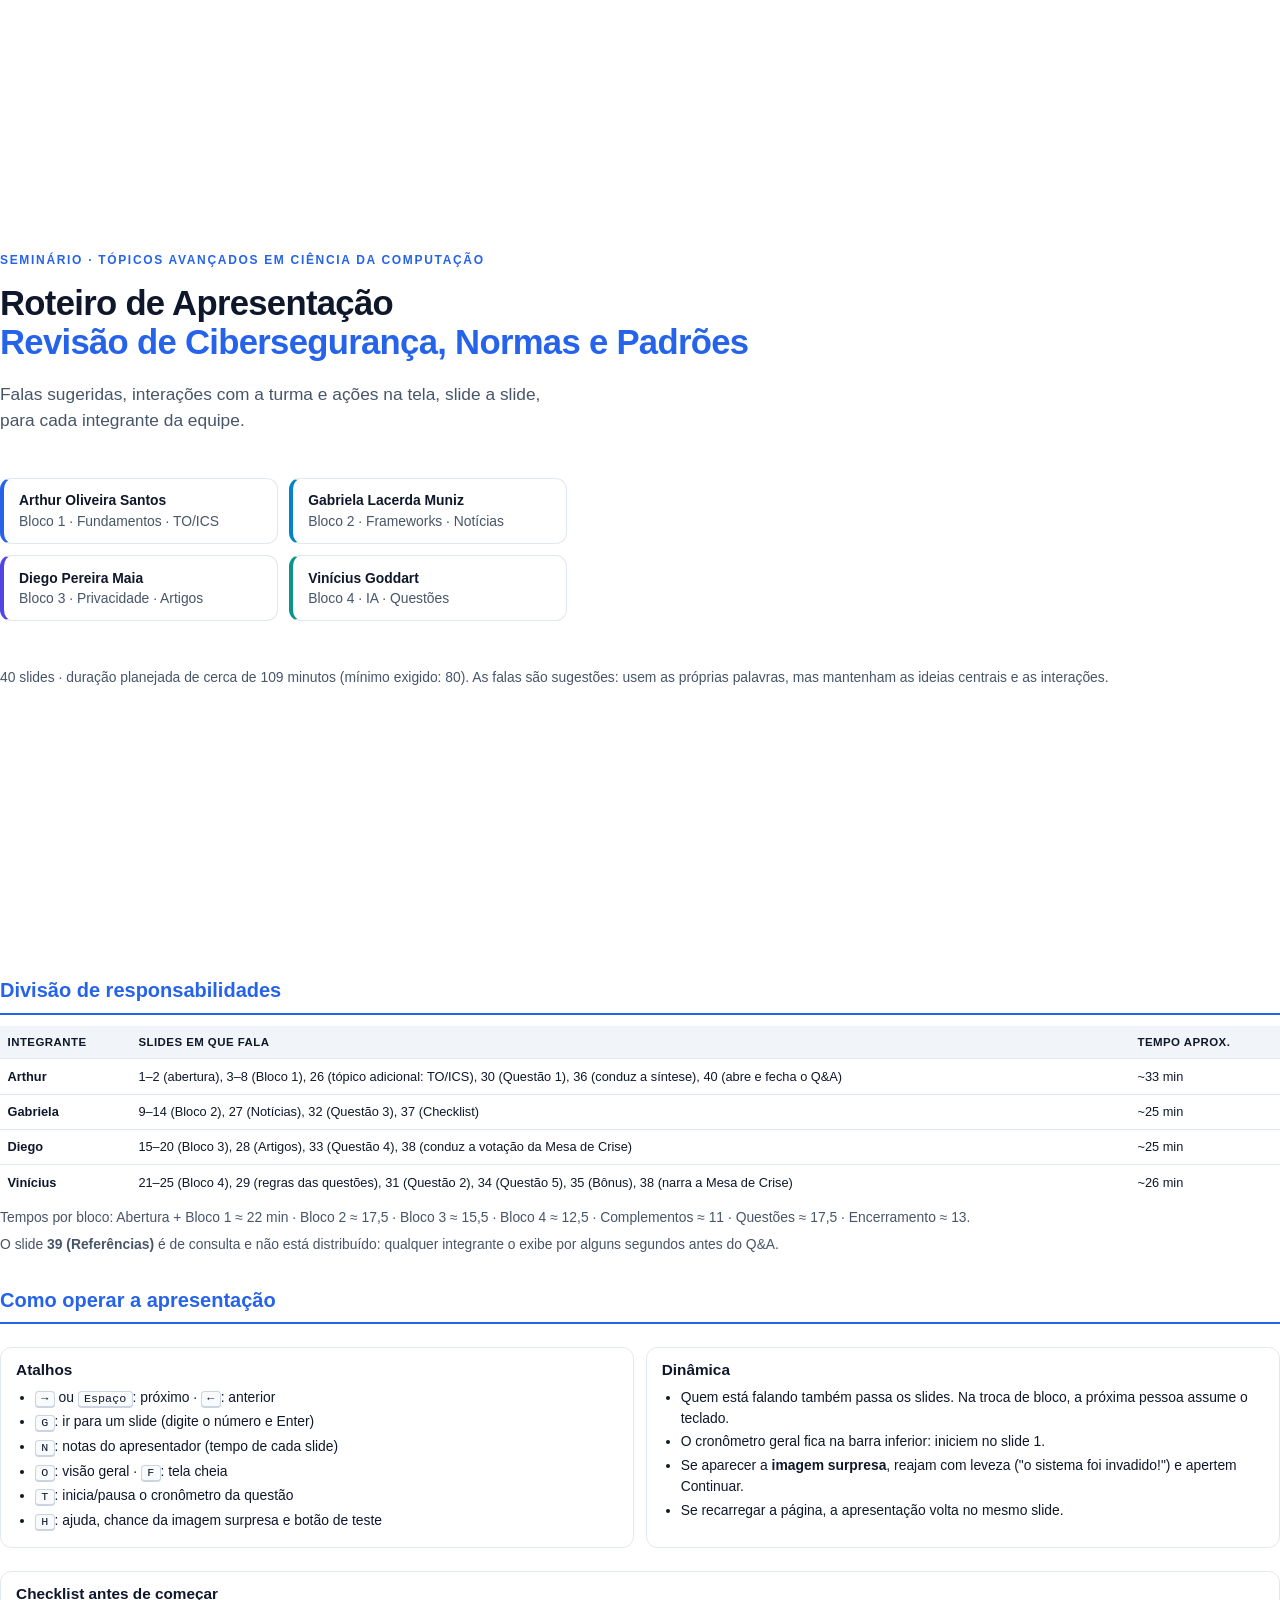
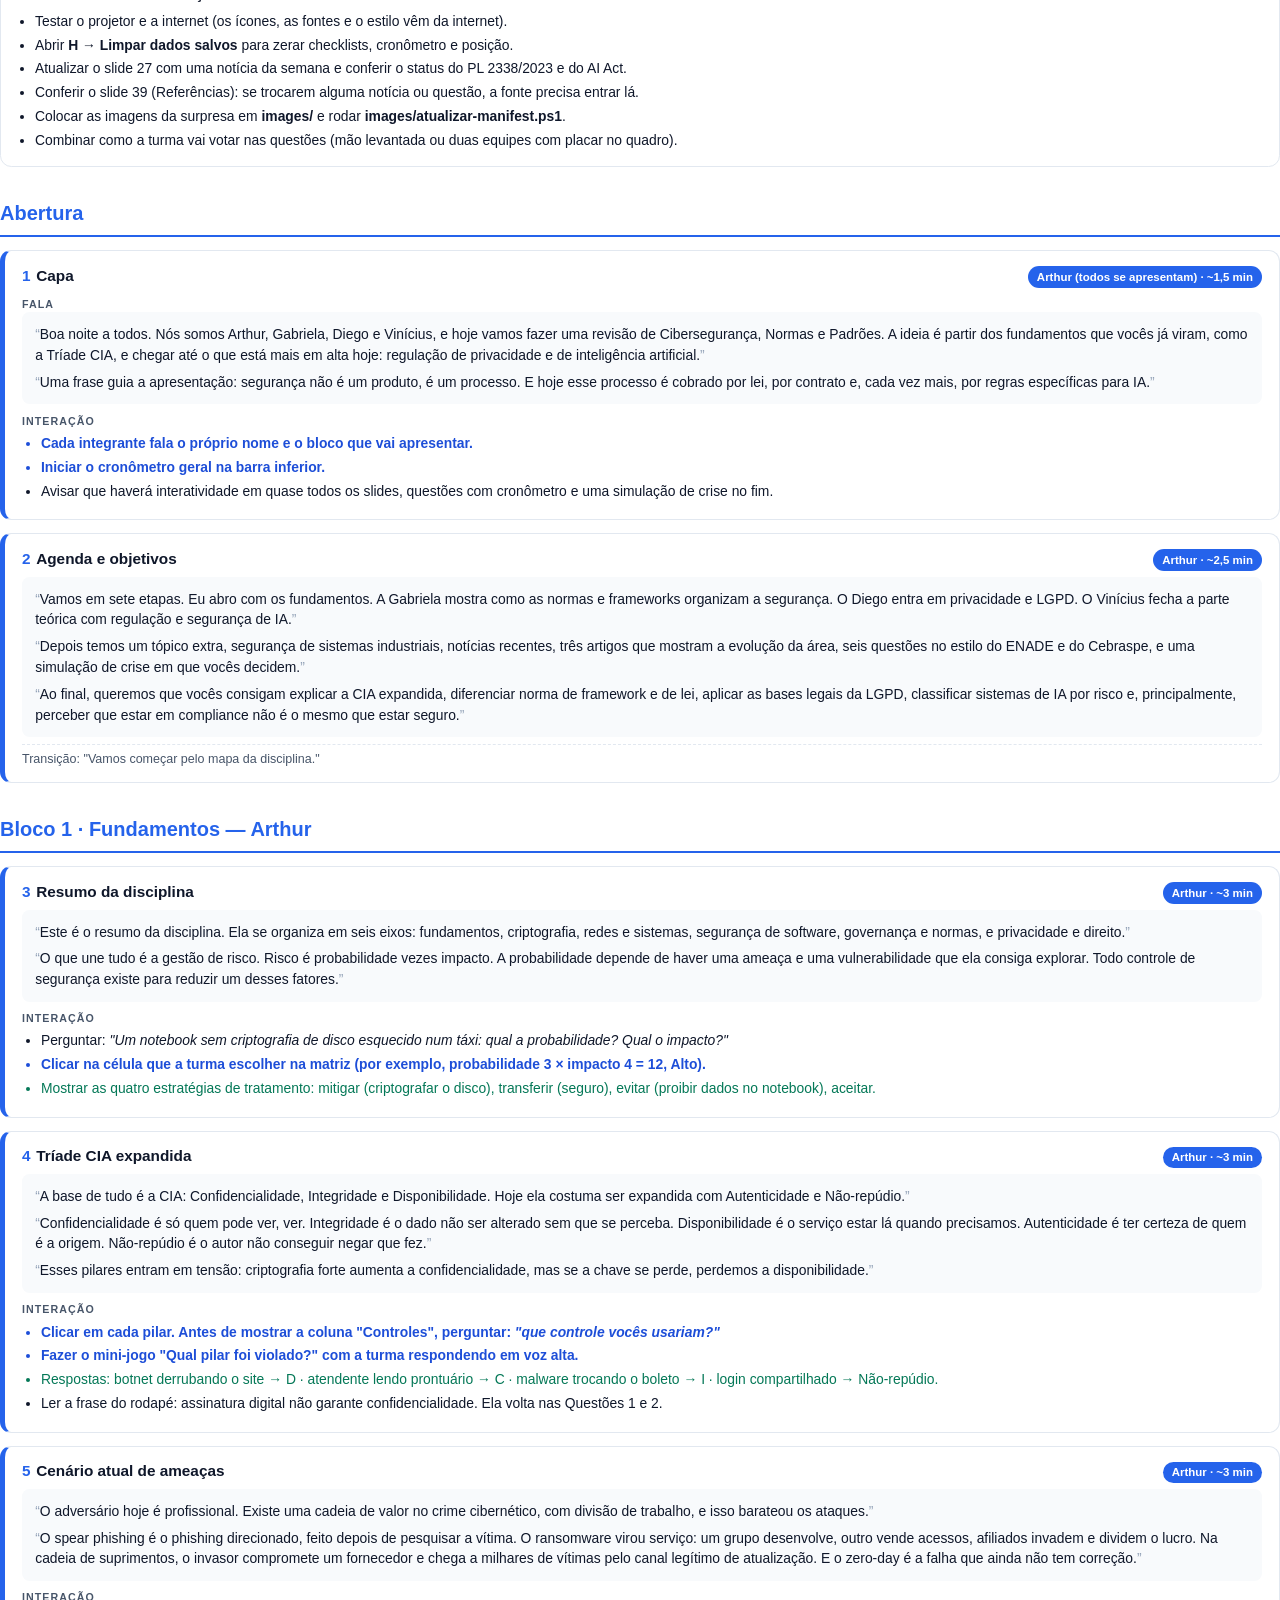
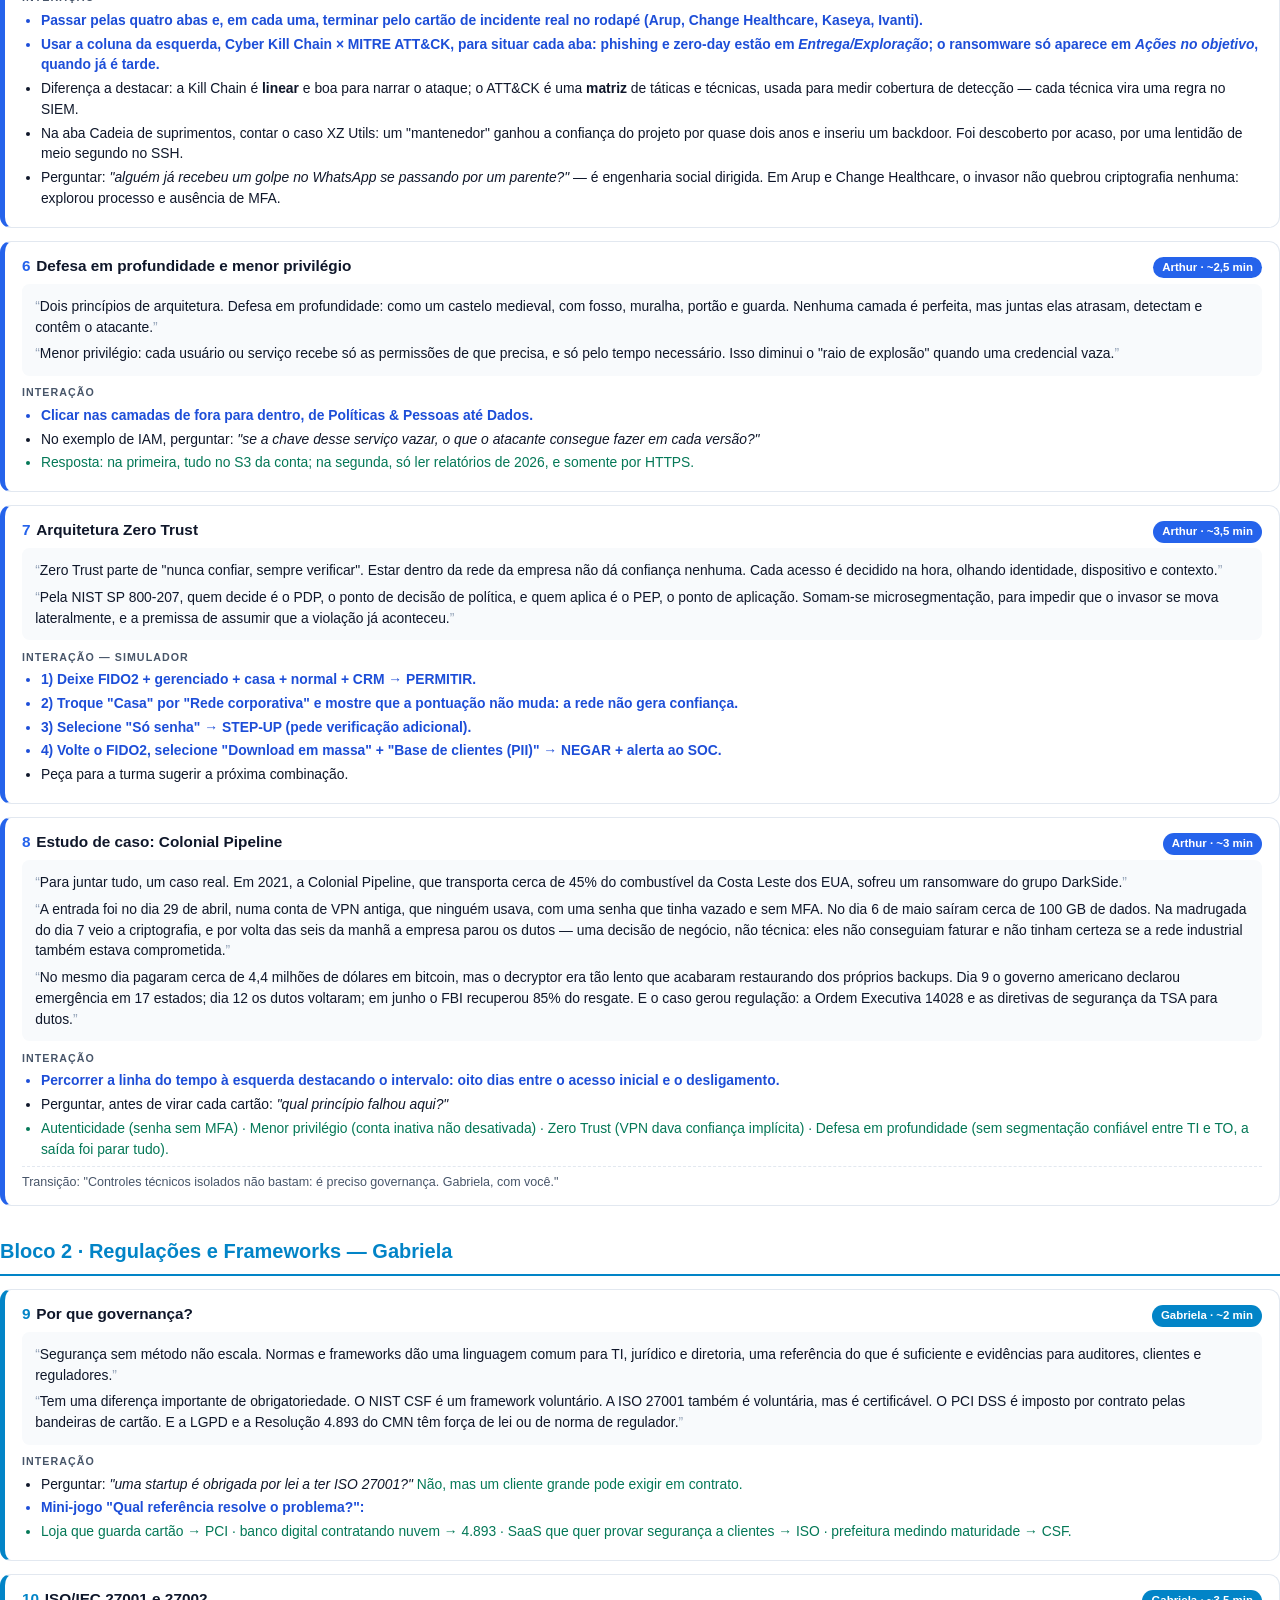
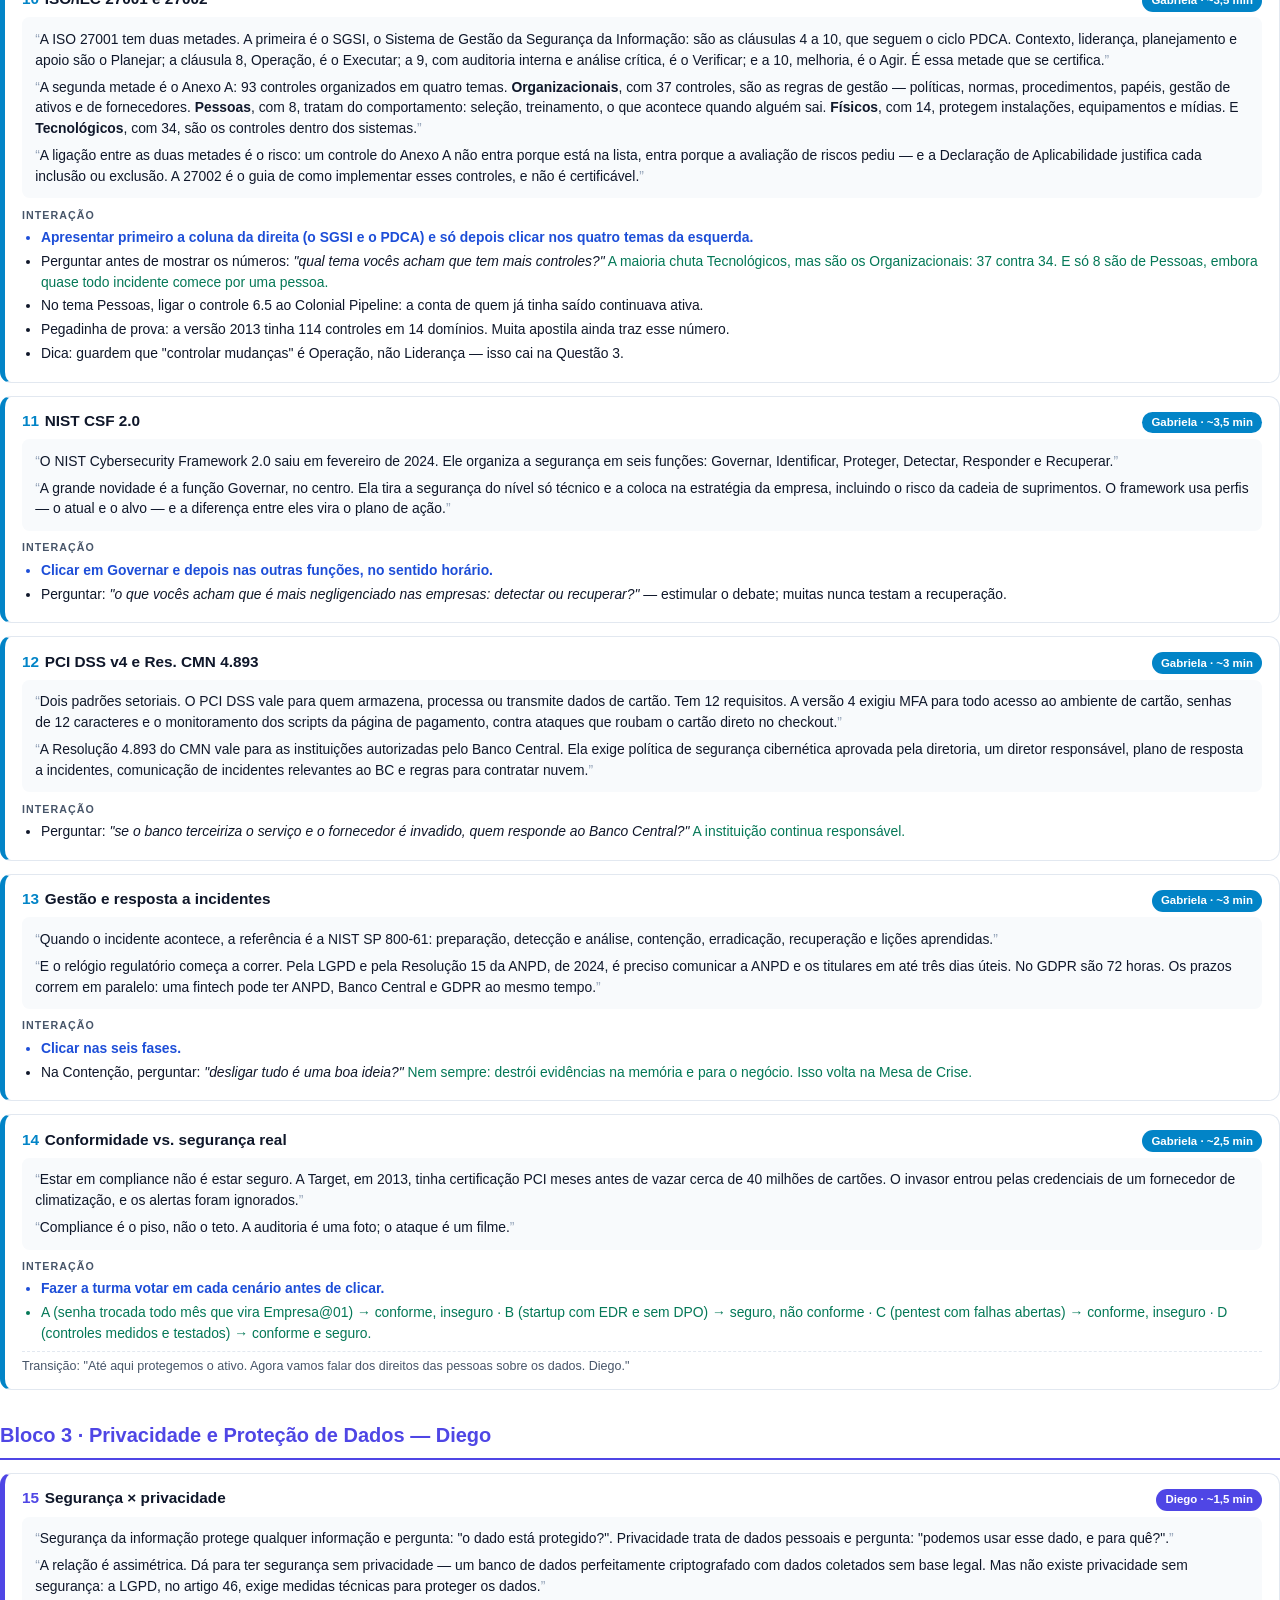
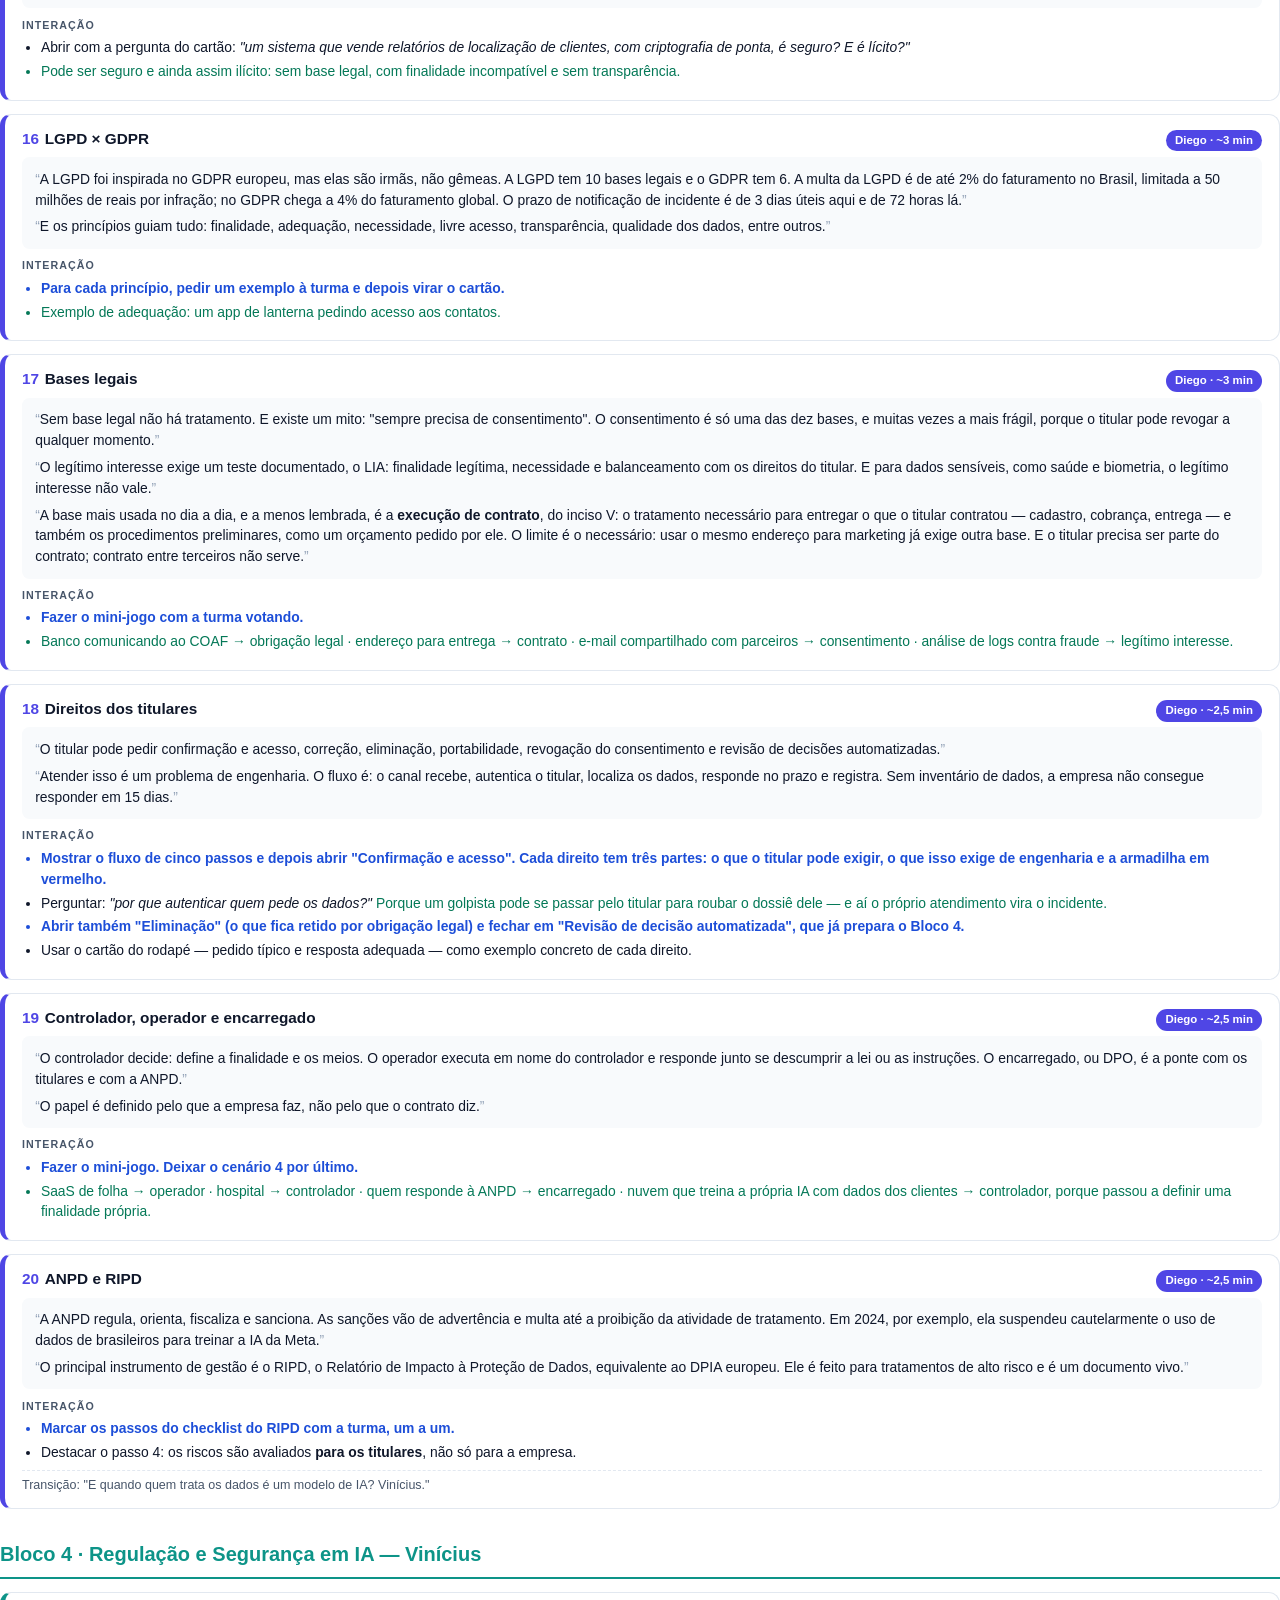
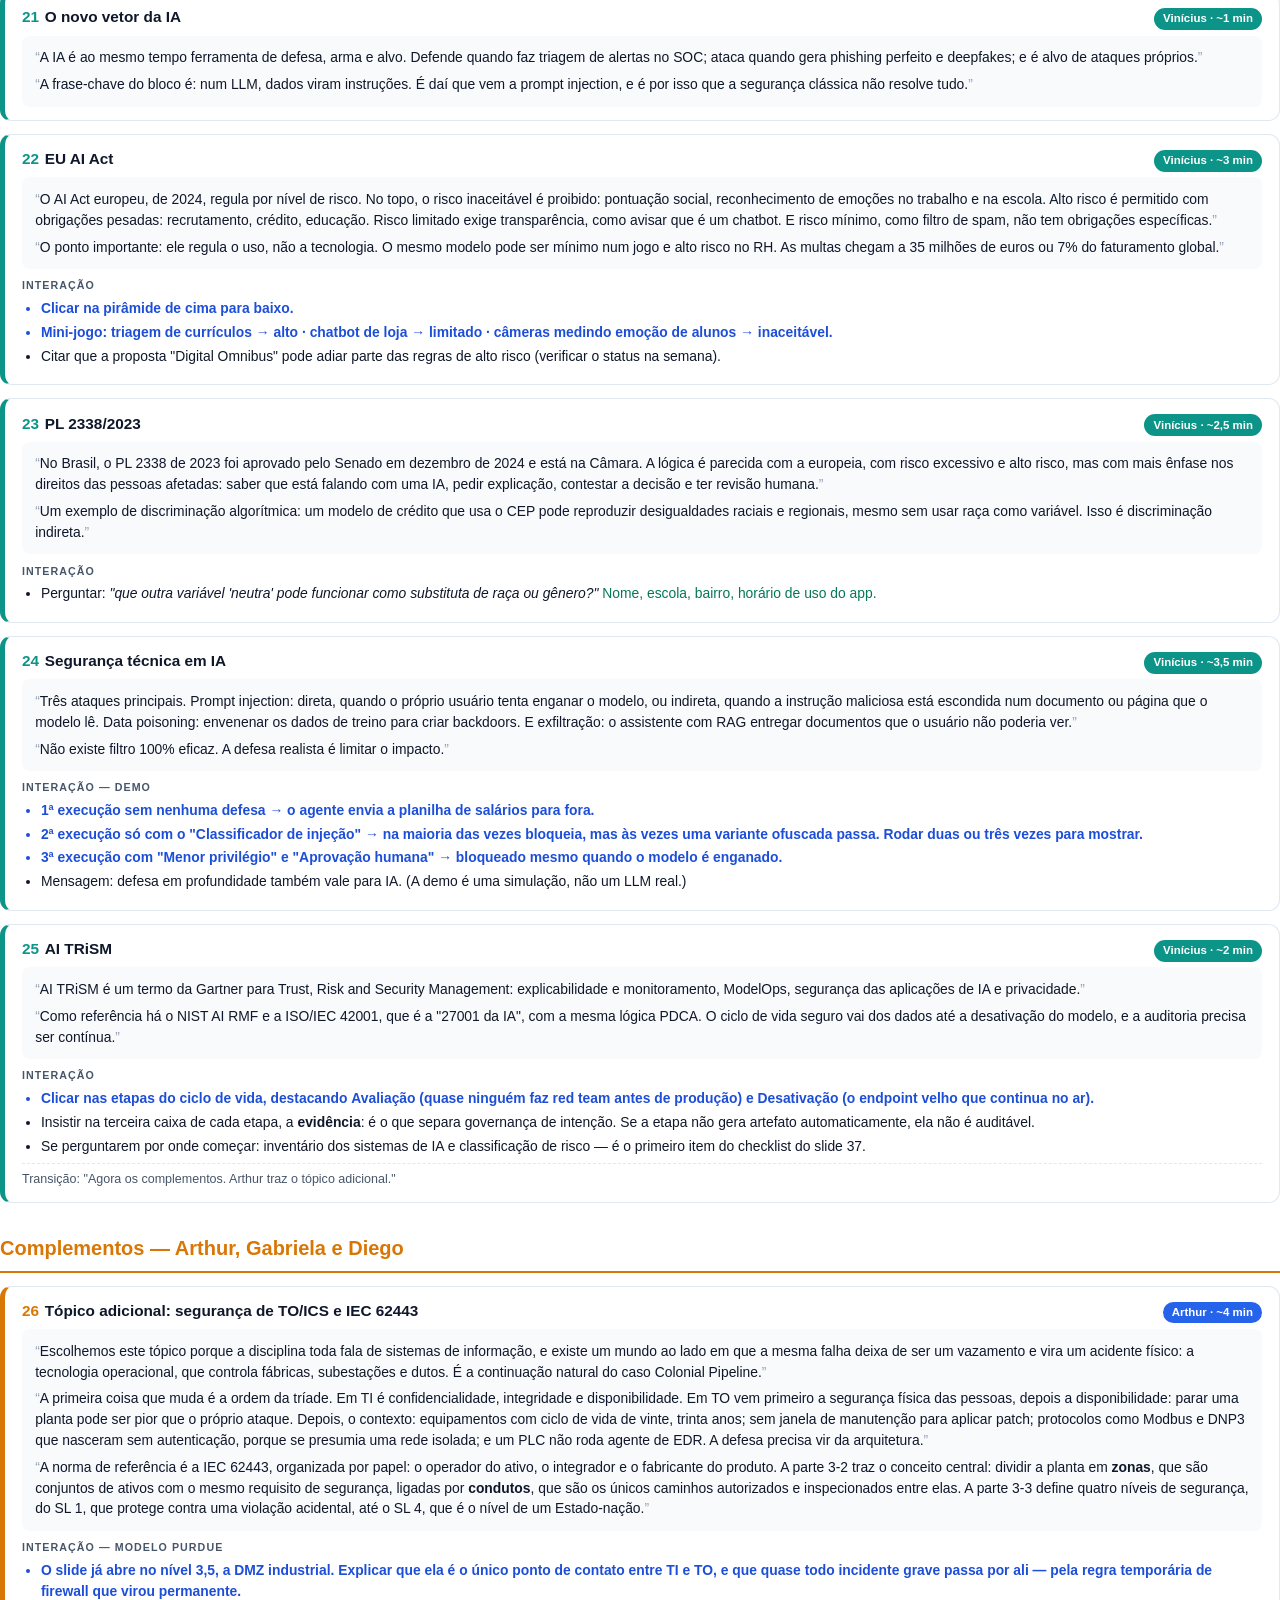
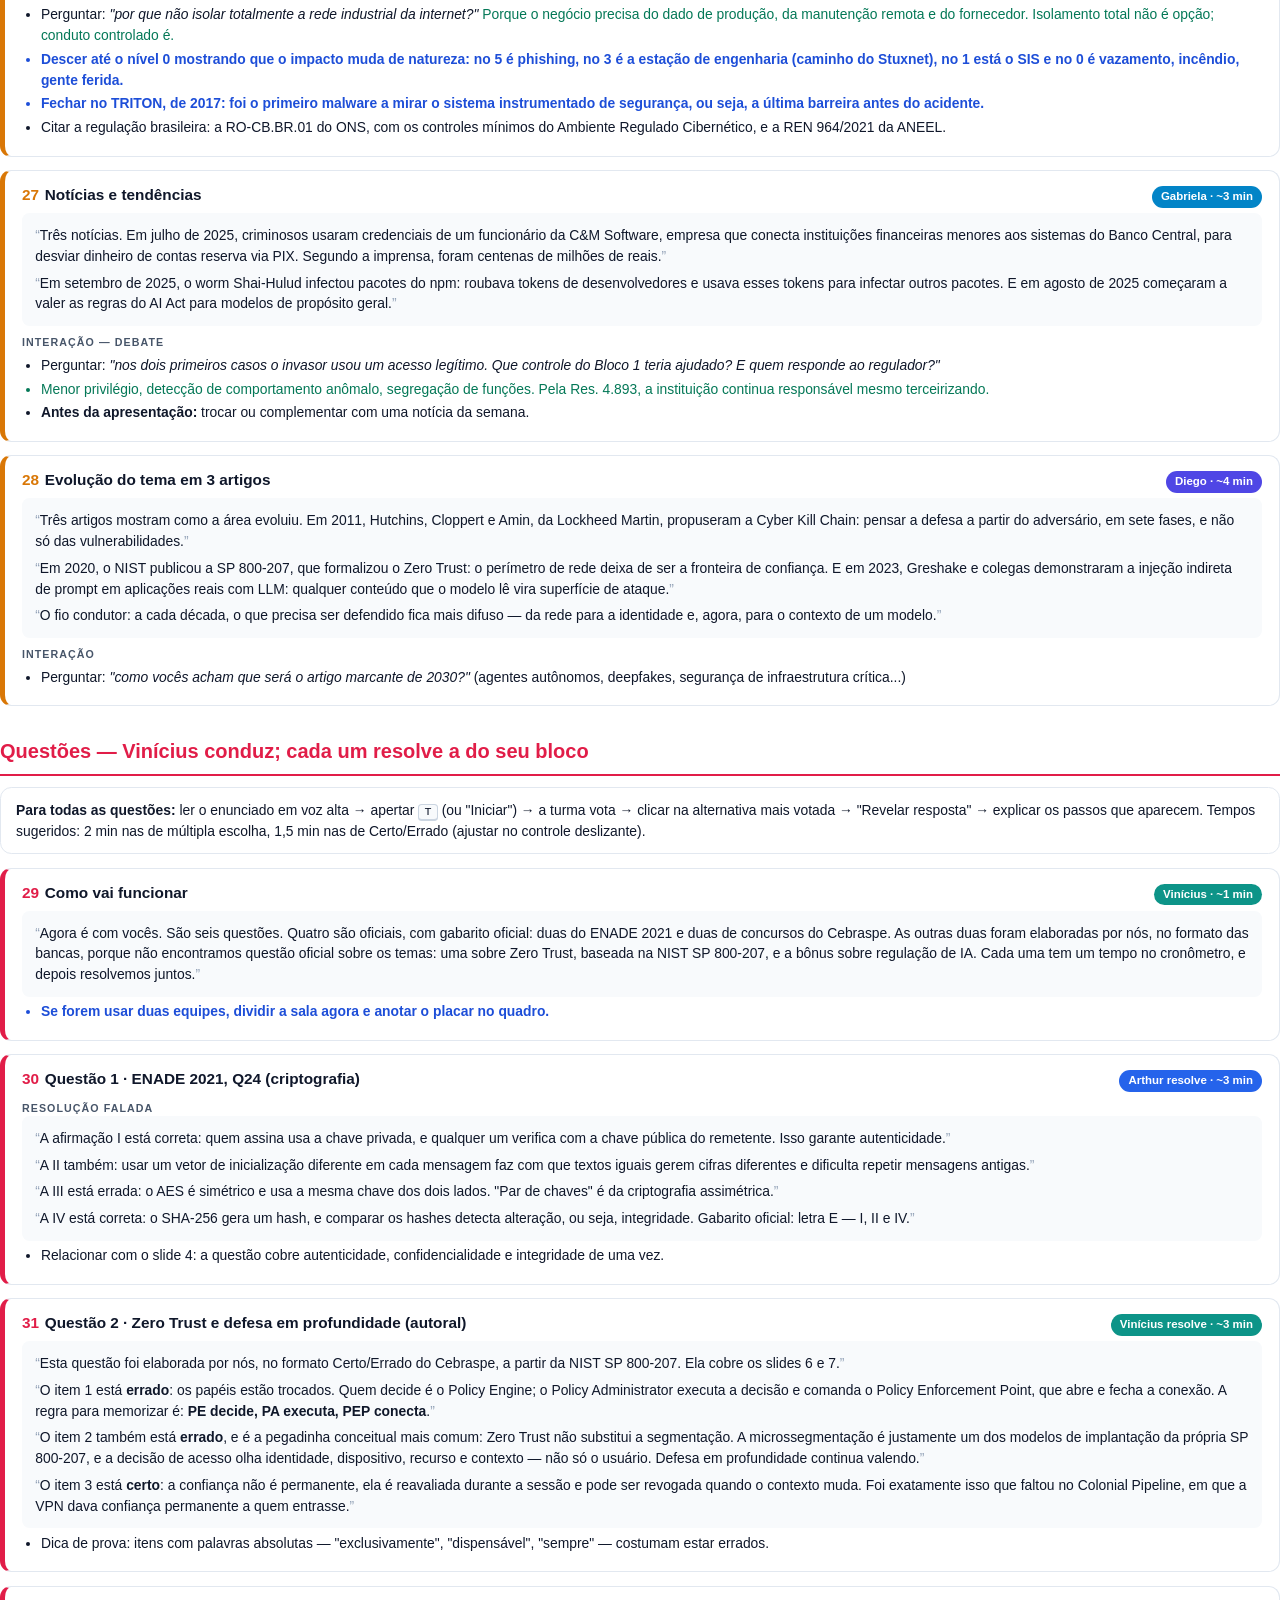
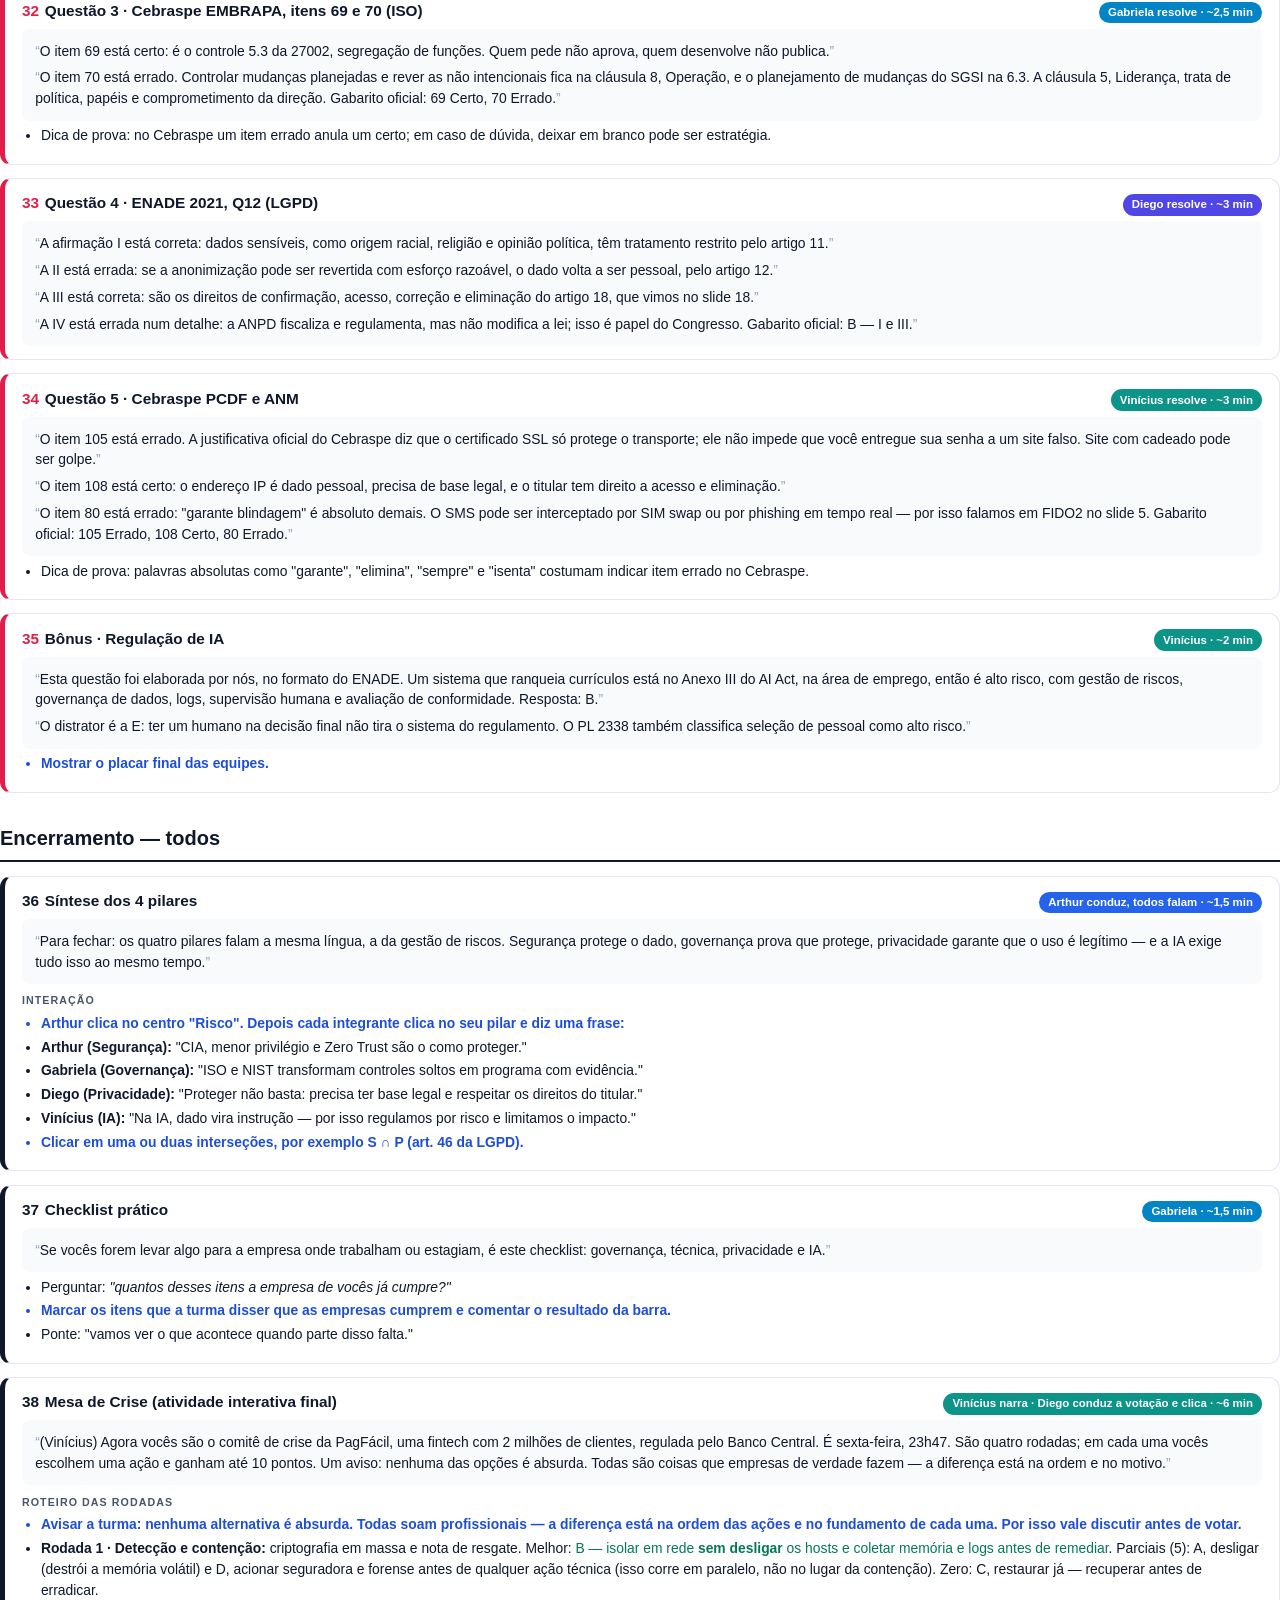
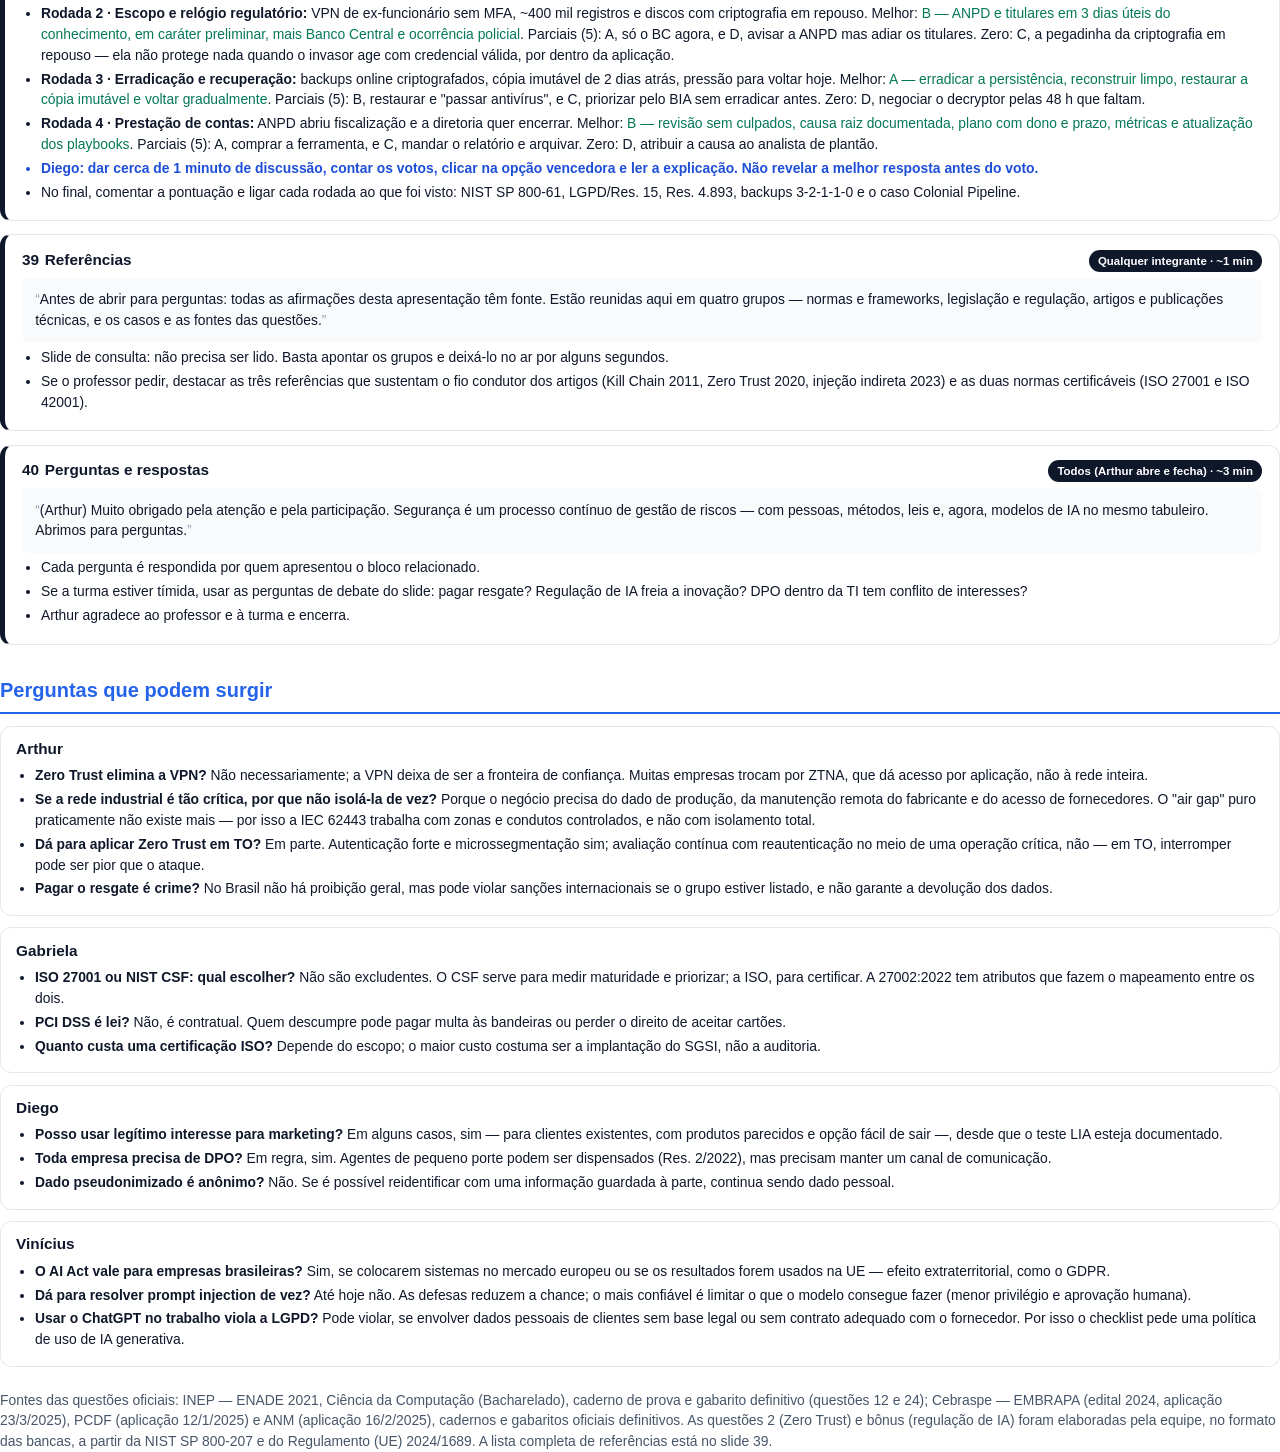
==== commit c03fc296: "Refactor code structure for improved readability and maintainability" ====
--- a/docs/roteiro.html
+++ b/docs/roteiro.html
@@ -50,12 +50,12 @@
   <h1 style="margin-top:4mm">Roteiro de Apresentação<br><span style="color:#2563EB">Revisão de Cibersegurança, Normas e Padrões</span></h1>
   <p class="sub">Falas sugeridas, interações com a turma e ações na tela, slide a slide, para cada integrante da equipe.</p>
   <div class="team">
-    <div style="--c:#2563EB"><b>Arthur Oliveira Santos</b><span class="muted">Bloco 1 · Fundamentos · PQC</span></div>
-    <div style="--c:#0284C7"><b>Diego Pereira Maia</b><span class="muted">Bloco 2 · Frameworks · Notícias</span></div>
-    <div style="--c:#4F46E5"><b>Gabriela Lacerda Muniz</b><span class="muted">Bloco 3 · Privacidade · Artigos</span></div>
+    <div style="--c:#2563EB"><b>Arthur Oliveira Santos</b><span class="muted">Bloco 1 · Fundamentos · TO/ICS</span></div>
+    <div style="--c:#0284C7"><b>Gabriela Lacerda Muniz</b><span class="muted">Bloco 2 · Frameworks · Notícias</span></div>
+    <div style="--c:#4F46E5"><b>Diego Pereira Maia</b><span class="muted">Bloco 3 · Privacidade · Artigos</span></div>
     <div style="--c:#0D9488"><b>Vinícius Goddart</b><span class="muted">Bloco 4 · IA · Questões</span></div>
   </div>
-  <p class="muted" style="margin-top:12mm">39 slides · duração planejada de cerca de 107 minutos (mínimo exigido: 80). As falas são sugestões: usem as próprias palavras, mas mantenham as ideias centrais e as interações.</p>
+  <p class="muted" style="margin-top:12mm">40 slides · duração planejada de cerca de 109 minutos (mínimo exigido: 80). As falas são sugestões: usem as próprias palavras, mas mantenham as ideias centrais e as interações.</p>
 </section>
 
 <!-- ================= VISÃO GERAL ================= -->
@@ -63,12 +63,13 @@
   <h2>Divisão de responsabilidades</h2>
   <table>
     <tr><th>Integrante</th><th>Slides em que fala</th><th>Tempo aprox.</th></tr>
-    <tr><td><b>Arthur</b></td><td>1–2 (abertura), 3–8 (Bloco 1), 26 (PQC), 30 (Questão 1), 36 (conduz a síntese), 39 (abre e fecha o Q&amp;A)</td><td>~33 min</td></tr>
-    <tr><td><b>Diego</b></td><td>9–14 (Bloco 2), 27 (Notícias), 32 (Questão 3), 37 (Checklist)</td><td>~25 min</td></tr>
-    <tr><td><b>Gabriela</b></td><td>15–20 (Bloco 3), 28 (Artigos), 33 (Questão 4), 38 (conduz a votação da Mesa de Crise)</td><td>~25 min</td></tr>
+    <tr><td><b>Arthur</b></td><td>1–2 (abertura), 3–8 (Bloco 1), 26 (tópico adicional: TO/ICS), 30 (Questão 1), 36 (conduz a síntese), 40 (abre e fecha o Q&amp;A)</td><td>~33 min</td></tr>
+    <tr><td><b>Gabriela</b></td><td>9–14 (Bloco 2), 27 (Notícias), 32 (Questão 3), 37 (Checklist)</td><td>~25 min</td></tr>
+    <tr><td><b>Diego</b></td><td>15–20 (Bloco 3), 28 (Artigos), 33 (Questão 4), 38 (conduz a votação da Mesa de Crise)</td><td>~25 min</td></tr>
     <tr><td><b>Vinícius</b></td><td>21–25 (Bloco 4), 29 (regras das questões), 31 (Questão 2), 34 (Questão 5), 35 (Bônus), 38 (narra a Mesa de Crise)</td><td>~26 min</td></tr>
   </table>
-  <p class="muted">Tempos por bloco: Abertura + Bloco 1 ≈ 22 min · Bloco 2 ≈ 17,5 · Bloco 3 ≈ 15 · Bloco 4 ≈ 12 · Complementos ≈ 11 · Questões ≈ 17,5 · Encerramento ≈ 12.</p>
+  <p class="muted">Tempos por bloco: Abertura + Bloco 1 ≈ 22 min · Bloco 2 ≈ 17,5 · Bloco 3 ≈ 15,5 · Bloco 4 ≈ 12,5 · Complementos ≈ 11 · Questões ≈ 17,5 · Encerramento ≈ 13.</p>
+  <p class="muted">O slide <b>39 (Referências)</b> é de consulta e não está distribuído: qualquer integrante o exibe por alguns segundos antes do Q&amp;A.</p>
 
   <h2>Como operar a apresentação</h2>
   <div class="grid2">
@@ -99,6 +100,7 @@
       <li>Testar o projetor e a internet (os ícones, as fontes e o estilo vêm da internet).</li>
       <li>Abrir <b>H → Limpar dados salvos</b> para zerar checklists, cronômetro e posição.</li>
       <li>Atualizar o slide 27 com uma notícia da semana e conferir o status do PL 2338/2023 e do AI Act.</li>
+      <li>Conferir o slide 39 (Referências): se trocarem alguma notícia ou questão, a fonte precisa entrar lá.</li>
       <li>Colocar as imagens da surpresa em <b>images/</b> e rodar <b>images/atualizar-manifest.ps1</b>.</li>
       <li>Combinar como a turma vai votar nas questões (mão levantada ou duas equipes com placar no quadro).</li>
     </ul>
@@ -111,15 +113,15 @@
 
   <div class="slide A"><div class="slide-head"><h3><span class="num">1</span>Capa</h3><span class="who">Arthur (todos se apresentam) · ~1,5 min</span></div>
     <div class="tag">Fala</div>
-    <div class="fala"><p>Boa noite a todos. Nós somos Arthur, Diego, Gabriela e Vinícius, e hoje vamos fazer uma revisão de Cibersegurança, Normas e Padrões. A ideia é partir dos fundamentos que vocês já viram, como a Tríade CIA, e chegar até o que está mais em alta hoje: regulação de privacidade e de inteligência artificial.</p>
+    <div class="fala"><p>Boa noite a todos. Nós somos Arthur, Gabriela, Diego e Vinícius, e hoje vamos fazer uma revisão de Cibersegurança, Normas e Padrões. A ideia é partir dos fundamentos que vocês já viram, como a Tríade CIA, e chegar até o que está mais em alta hoje: regulação de privacidade e de inteligência artificial.</p>
     <p>Uma frase guia a apresentação: segurança não é um produto, é um processo. E hoje esse processo é cobrado por lei, por contrato e, cada vez mais, por regras específicas para IA.</p></div>
     <div class="tag">Interação</div>
     <ul><li class="acao">Cada integrante fala o próprio nome e o bloco que vai apresentar.</li><li class="acao">Iniciar o cronômetro geral na barra inferior.</li><li>Avisar que haverá interatividade em quase todos os slides, questões com cronômetro e uma simulação de crise no fim.</li></ul>
   </div>
 
   <div class="slide A"><div class="slide-head"><h3><span class="num">2</span>Agenda e objetivos</h3><span class="who">Arthur · ~2,5 min</span></div>
-    <div class="fala"><p>Vamos em sete etapas. Eu abro com os fundamentos. O Diego mostra como as normas e frameworks organizam a segurança. A Gabriela entra em privacidade e LGPD. O Vinícius fecha a parte teórica com regulação e segurança de IA.</p>
-    <p>Depois temos um tópico extra, criptografia pós-quântica, notícias recentes, três artigos que mostram a evolução da área, questões oficiais de ENADE, POSCOMP e concurso, e uma simulação de crise em que vocês decidem.</p>
+    <div class="fala"><p>Vamos em sete etapas. Eu abro com os fundamentos. A Gabriela mostra como as normas e frameworks organizam a segurança. O Diego entra em privacidade e LGPD. O Vinícius fecha a parte teórica com regulação e segurança de IA.</p>
+    <p>Depois temos um tópico extra, segurança de sistemas industriais, notícias recentes, três artigos que mostram a evolução da área, seis questões no estilo do ENADE e do Cebraspe, e uma simulação de crise em que vocês decidem.</p>
     <p>Ao final, queremos que vocês consigam explicar a CIA expandida, diferenciar norma de framework e de lei, aplicar as bases legais da LGPD, classificar sistemas de IA por risco e, principalmente, perceber que estar em compliance não é o mesmo que estar seguro.</p></div>
     <div class="trans">Transição: "Vamos começar pelo mapa da disciplina."</div>
   </div>
@@ -153,9 +155,11 @@
     <div class="fala"><p>O adversário hoje é profissional. Existe uma cadeia de valor no crime cibernético, com divisão de trabalho, e isso barateou os ataques.</p>
     <p>O spear phishing é o phishing direcionado, feito depois de pesquisar a vítima. O ransomware virou serviço: um grupo desenvolve, outro vende acessos, afiliados invadem e dividem o lucro. Na cadeia de suprimentos, o invasor compromete um fornecedor e chega a milhares de vítimas pelo canal legítimo de atualização. E o zero-day é a falha que ainda não tem correção.</p></div>
     <div class="tag">Interação</div>
-    <ul><li class="acao">Passar pelas quatro abas.</li>
+    <ul><li class="acao">Passar pelas quatro abas e, em cada uma, terminar pelo cartão de <b>incidente real</b> no rodapé (Arup, Change Healthcare, Kaseya, Ivanti).</li>
+    <li class="acao">Usar a coluna da esquerda, <b>Cyber Kill Chain × MITRE ATT&amp;CK</b>, para situar cada aba: phishing e zero-day estão em <i>Entrega/Exploração</i>; o ransomware só aparece em <i>Ações no objetivo</i>, quando já é tarde.</li>
+    <li>Diferença a destacar: a Kill Chain é <b>linear</b> e boa para narrar o ataque; o ATT&amp;CK é uma <b>matriz</b> de táticas e técnicas, usada para medir cobertura de detecção — cada técnica vira uma regra no SIEM.</li>
     <li>Na aba Cadeia de suprimentos, contar o caso XZ Utils: um "mantenedor" ganhou a confiança do projeto por quase dois anos e inseriu um backdoor. Foi descoberto por acaso, por uma lentidão de meio segundo no SSH.</li>
-    <li>Perguntar: <i>"alguém já recebeu um golpe no WhatsApp se passando por um parente?"</i> — é engenharia social dirigida.</li></ul>
+    <li>Perguntar: <i>"alguém já recebeu um golpe no WhatsApp se passando por um parente?"</i> — é engenharia social dirigida. Em Arup e Change Healthcare, o invasor não quebrou criptografia nenhuma: explorou processo e ausência de MFA.</li></ul>
   </div>
 
   <div class="slide A"><div class="slide-head"><h3><span class="num">6</span>Defesa em profundidade e menor privilégio</h3><span class="who">Arthur · ~2,5 min</span></div>
@@ -180,19 +184,21 @@
 
   <div class="slide A"><div class="slide-head"><h3><span class="num">8</span>Estudo de caso: Colonial Pipeline</h3><span class="who">Arthur · ~3 min</span></div>
     <div class="fala"><p>Para juntar tudo, um caso real. Em 2021, a Colonial Pipeline, que transporta cerca de 45% do combustível da Costa Leste dos EUA, sofreu um ransomware do grupo DarkSide.</p>
-    <p>A entrada foi uma conta de VPN antiga, que ninguém usava, com uma senha que tinha vazado e sem MFA. O afiliado criptografou os sistemas de TI. Sem saber até onde o ataque tinha chegado, a empresa parou os dutos por cerca de cinco dias. Pagou por volta de 4,4 milhões de dólares em bitcoin, e o Departamento de Justiça recuperou parte depois.</p></div>
-    <div class="tag">Interação</div>
-    <ul><li>Perguntar, antes de virar cada cartão: <i>"qual princípio falhou aqui?"</i></li>
+    <p>A entrada foi no dia 29 de abril, numa conta de VPN antiga, que ninguém usava, com uma senha que tinha vazado e sem MFA. No dia 6 de maio saíram cerca de 100 GB de dados. Na madrugada do dia 7 veio a criptografia, e por volta das seis da manhã a empresa parou os dutos — uma decisão de negócio, não técnica: eles não conseguiam faturar e não tinham certeza se a rede industrial também estava comprometida.</p>
+    <p>No mesmo dia pagaram cerca de 4,4 milhões de dólares em bitcoin, mas o decryptor era tão lento que acabaram restaurando dos próprios backups. Dia 9 o governo americano declarou emergência em 17 estados; dia 12 os dutos voltaram; em junho o FBI recuperou 85% do resgate. E o caso gerou regulação: a Ordem Executiva 14028 e as diretivas de segurança da TSA para dutos.</p></div>
+    <div class="tag">Interação</div>
+    <ul><li class="acao">Percorrer a linha do tempo à esquerda destacando o intervalo: <b>oito dias</b> entre o acesso inicial e o desligamento.</li>
+    <li>Perguntar, antes de virar cada cartão: <i>"qual princípio falhou aqui?"</i></li>
     <li class="resp">Autenticidade (senha sem MFA) · Menor privilégio (conta inativa não desativada) · Zero Trust (VPN dava confiança implícita) · Defesa em profundidade (sem segmentação confiável entre TI e TO, a saída foi parar tudo).</li></ul>
-    <div class="trans">Transição: "Controles técnicos isolados não bastam: é preciso governança. Diego, com você."</div>
+    <div class="trans">Transição: "Controles técnicos isolados não bastam: é preciso governança. Gabriela, com você."</div>
   </div>
 </section>
 
 <!-- ================= BLOCO 2 ================= -->
 <section class="page-break" style="--c:#0284C7">
-  <h2>Bloco 2 · Regulações e Frameworks — Diego</h2>
-
-  <div class="slide D"><div class="slide-head"><h3><span class="num">9</span>Por que governança?</h3><span class="who">Diego · ~2 min</span></div>
+  <h2>Bloco 2 · Regulações e Frameworks — Gabriela</h2>
+
+  <div class="slide D"><div class="slide-head"><h3><span class="num">9</span>Por que governança?</h3><span class="who">Gabriela · ~2 min</span></div>
     <div class="fala"><p>Segurança sem método não escala. Normas e frameworks dão uma linguagem comum para TI, jurídico e diretoria, uma referência do que é suficiente e evidências para auditores, clientes e reguladores.</p>
     <p>Tem uma diferença importante de obrigatoriedade. O NIST CSF é um framework voluntário. A ISO 27001 também é voluntária, mas é certificável. O PCI DSS é imposto por contrato pelas bandeiras de cartão. E a LGPD e a Resolução 4.893 do CMN têm força de lei ou de norma de regulador.</p></div>
     <div class="tag">Interação</div>
@@ -201,16 +207,19 @@
     <li class="resp">Loja que guarda cartão → PCI · banco digital contratando nuvem → 4.893 · SaaS que quer provar segurança a clientes → ISO · prefeitura medindo maturidade → CSF.</li></ul>
   </div>
 
-  <div class="slide D"><div class="slide-head"><h3><span class="num">10</span>ISO/IEC 27001 e 27002</h3><span class="who">Diego · ~3,5 min</span></div>
-    <div class="fala"><p>A ISO 27001 define um SGSI, o Sistema de Gestão da Segurança da Informação. Ela segue o ciclo PDCA. No Plan ficam as cláusulas 4 a 7: contexto, liderança, planejamento e apoio. O Do é a operação, cláusula 8. O Check é a avaliação de desempenho, com auditoria interna, na cláusula 9. O Act é a melhoria, na 10.</p>
-    <p>O coração da norma é a gestão de riscos. Os controles do Anexo A são escolhidos a partir da avaliação de risco e justificados na Declaração de Aplicabilidade. Na versão 2022 são 93 controles em quatro temas: organizacionais, pessoas, físicos e tecnológicos. A 27002 é o guia de como implementar esses controles e não é certificável.</p></div>
-    <div class="tag">Interação</div>
-    <ul><li class="acao">Clicar nas etapas P, D, C e A.</li>
+  <div class="slide D"><div class="slide-head"><h3><span class="num">10</span>ISO/IEC 27001 e 27002</h3><span class="who">Gabriela · ~3,5 min</span></div>
+    <div class="fala"><p>A ISO 27001 tem duas metades. A primeira é o SGSI, o Sistema de Gestão da Segurança da Informação: são as cláusulas 4 a 10, que seguem o ciclo PDCA. Contexto, liderança, planejamento e apoio são o Planejar; a cláusula 8, Operação, é o Executar; a 9, com auditoria interna e análise crítica, é o Verificar; e a 10, melhoria, é o Agir. É essa metade que se certifica.</p>
+    <p>A segunda metade é o Anexo A: 93 controles organizados em quatro temas. <b>Organizacionais</b>, com 37 controles, são as regras de gestão — políticas, normas, procedimentos, papéis, gestão de ativos e de fornecedores. <b>Pessoas</b>, com 8, tratam do comportamento: seleção, treinamento, o que acontece quando alguém sai. <b>Físicos</b>, com 14, protegem instalações, equipamentos e mídias. E <b>Tecnológicos</b>, com 34, são os controles dentro dos sistemas.</p>
+    <p>A ligação entre as duas metades é o risco: um controle do Anexo A não entra porque está na lista, entra porque a avaliação de riscos pediu — e a Declaração de Aplicabilidade justifica cada inclusão ou exclusão. A 27002 é o guia de como implementar esses controles, e não é certificável.</p></div>
+    <div class="tag">Interação</div>
+    <ul><li class="acao">Apresentar primeiro a coluna da direita (o SGSI e o PDCA) e só depois clicar nos quatro temas da esquerda.</li>
+    <li>Perguntar antes de mostrar os números: <i>"qual tema vocês acham que tem mais controles?"</i> <span class="resp">A maioria chuta Tecnológicos, mas são os Organizacionais: 37 contra 34. E só 8 são de Pessoas, embora quase todo incidente comece por uma pessoa.</span></li>
+    <li>No tema Pessoas, ligar o controle 6.5 ao Colonial Pipeline: a conta de quem já tinha saído continuava ativa.</li>
     <li>Pegadinha de prova: a versão 2013 tinha 114 controles em 14 domínios. Muita apostila ainda traz esse número.</li>
     <li>Dica: guardem que "controlar mudanças" é Operação, não Liderança — isso cai na Questão 3.</li></ul>
   </div>
 
-  <div class="slide D"><div class="slide-head"><h3><span class="num">11</span>NIST CSF 2.0</h3><span class="who">Diego · ~3,5 min</span></div>
+  <div class="slide D"><div class="slide-head"><h3><span class="num">11</span>NIST CSF 2.0</h3><span class="who">Gabriela · ~3,5 min</span></div>
     <div class="fala"><p>O NIST Cybersecurity Framework 2.0 saiu em fevereiro de 2024. Ele organiza a segurança em seis funções: Governar, Identificar, Proteger, Detectar, Responder e Recuperar.</p>
     <p>A grande novidade é a função Governar, no centro. Ela tira a segurança do nível só técnico e a coloca na estratégia da empresa, incluindo o risco da cadeia de suprimentos. O framework usa perfis — o atual e o alvo — e a diferença entre eles vira o plano de ação.</p></div>
     <div class="tag">Interação</div>
@@ -218,14 +227,14 @@
     <li>Perguntar: <i>"o que vocês acham que é mais negligenciado nas empresas: detectar ou recuperar?"</i> — estimular o debate; muitas nunca testam a recuperação.</li></ul>
   </div>
 
-  <div class="slide D"><div class="slide-head"><h3><span class="num">12</span>PCI DSS v4 e Res. CMN 4.893</h3><span class="who">Diego · ~3 min</span></div>
+  <div class="slide D"><div class="slide-head"><h3><span class="num">12</span>PCI DSS v4 e Res. CMN 4.893</h3><span class="who">Gabriela · ~3 min</span></div>
     <div class="fala"><p>Dois padrões setoriais. O PCI DSS vale para quem armazena, processa ou transmite dados de cartão. Tem 12 requisitos. A versão 4 exigiu MFA para todo acesso ao ambiente de cartão, senhas de 12 caracteres e o monitoramento dos scripts da página de pagamento, contra ataques que roubam o cartão direto no checkout.</p>
     <p>A Resolução 4.893 do CMN vale para as instituições autorizadas pelo Banco Central. Ela exige política de segurança cibernética aprovada pela diretoria, um diretor responsável, plano de resposta a incidentes, comunicação de incidentes relevantes ao BC e regras para contratar nuvem.</p></div>
     <div class="tag">Interação</div>
     <ul><li>Perguntar: <i>"se o banco terceiriza o serviço e o fornecedor é invadido, quem responde ao Banco Central?"</i> <span class="resp">A instituição continua responsável.</span></li></ul>
   </div>
 
-  <div class="slide D"><div class="slide-head"><h3><span class="num">13</span>Gestão e resposta a incidentes</h3><span class="who">Diego · ~3 min</span></div>
+  <div class="slide D"><div class="slide-head"><h3><span class="num">13</span>Gestão e resposta a incidentes</h3><span class="who">Gabriela · ~3 min</span></div>
     <div class="fala"><p>Quando o incidente acontece, a referência é a NIST SP 800-61: preparação, detecção e análise, contenção, erradicação, recuperação e lições aprendidas.</p>
     <p>E o relógio regulatório começa a correr. Pela LGPD e pela Resolução 15 da ANPD, de 2024, é preciso comunicar a ANPD e os titulares em até três dias úteis. No GDPR são 72 horas. Os prazos correm em paralelo: uma fintech pode ter ANPD, Banco Central e GDPR ao mesmo tempo.</p></div>
     <div class="tag">Interação</div>
@@ -233,21 +242,21 @@
     <li>Na Contenção, perguntar: <i>"desligar tudo é uma boa ideia?"</i> <span class="resp">Nem sempre: destrói evidências na memória e para o negócio. Isso volta na Mesa de Crise.</span></li></ul>
   </div>
 
-  <div class="slide D"><div class="slide-head"><h3><span class="num">14</span>Conformidade vs. segurança real</h3><span class="who">Diego · ~2,5 min</span></div>
+  <div class="slide D"><div class="slide-head"><h3><span class="num">14</span>Conformidade vs. segurança real</h3><span class="who">Gabriela · ~2,5 min</span></div>
     <div class="fala"><p>Estar em compliance não é estar seguro. A Target, em 2013, tinha certificação PCI meses antes de vazar cerca de 40 milhões de cartões. O invasor entrou pelas credenciais de um fornecedor de climatização, e os alertas foram ignorados.</p>
     <p>Compliance é o piso, não o teto. A auditoria é uma foto; o ataque é um filme.</p></div>
     <div class="tag">Interação</div>
     <ul><li class="acao">Fazer a turma votar em cada cenário antes de clicar.</li>
     <li class="resp">A (senha trocada todo mês que vira Empresa@01) → conforme, inseguro · B (startup com EDR e sem DPO) → seguro, não conforme · C (pentest com falhas abertas) → conforme, inseguro · D (controles medidos e testados) → conforme e seguro.</li></ul>
-    <div class="trans">Transição: "Até aqui protegemos o ativo. Agora vamos falar dos direitos das pessoas sobre os dados. Gabriela."</div>
+    <div class="trans">Transição: "Até aqui protegemos o ativo. Agora vamos falar dos direitos das pessoas sobre os dados. Diego."</div>
   </div>
 </section>
 
 <!-- ================= BLOCO 3 ================= -->
 <section class="page-break" style="--c:#4F46E5">
-  <h2>Bloco 3 · Privacidade e Proteção de Dados — Gabriela</h2>
-
-  <div class="slide G"><div class="slide-head"><h3><span class="num">15</span>Segurança × privacidade</h3><span class="who">Gabriela · ~1,5 min</span></div>
+  <h2>Bloco 3 · Privacidade e Proteção de Dados — Diego</h2>
+
+  <div class="slide G"><div class="slide-head"><h3><span class="num">15</span>Segurança × privacidade</h3><span class="who">Diego · ~1,5 min</span></div>
     <div class="fala"><p>Segurança da informação protege qualquer informação e pergunta: "o dado está protegido?". Privacidade trata de dados pessoais e pergunta: "podemos usar esse dado, e para quê?".</p>
     <p>A relação é assimétrica. Dá para ter segurança sem privacidade — um banco de dados perfeitamente criptografado com dados coletados sem base legal. Mas não existe privacidade sem segurança: a LGPD, no artigo 46, exige medidas técnicas para proteger os dados.</p></div>
     <div class="tag">Interação</div>
@@ -255,7 +264,7 @@
     <li class="resp">Pode ser seguro e ainda assim ilícito: sem base legal, com finalidade incompatível e sem transparência.</li></ul>
   </div>
 
-  <div class="slide G"><div class="slide-head"><h3><span class="num">16</span>LGPD × GDPR</h3><span class="who">Gabriela · ~3 min</span></div>
+  <div class="slide G"><div class="slide-head"><h3><span class="num">16</span>LGPD × GDPR</h3><span class="who">Diego · ~3 min</span></div>
     <div class="fala"><p>A LGPD foi inspirada no GDPR europeu, mas elas são irmãs, não gêmeas. A LGPD tem 10 bases legais e o GDPR tem 6. A multa da LGPD é de até 2% do faturamento no Brasil, limitada a 50 milhões de reais por infração; no GDPR chega a 4% do faturamento global. O prazo de notificação de incidente é de 3 dias úteis aqui e de 72 horas lá.</p>
     <p>E os princípios guiam tudo: finalidade, adequação, necessidade, livre acesso, transparência, qualidade dos dados, entre outros.</p></div>
     <div class="tag">Interação</div>
@@ -263,23 +272,26 @@
     <li class="resp">Exemplo de adequação: um app de lanterna pedindo acesso aos contatos.</li></ul>
   </div>
 
-  <div class="slide G"><div class="slide-head"><h3><span class="num">17</span>Bases legais</h3><span class="who">Gabriela · ~3 min</span></div>
+  <div class="slide G"><div class="slide-head"><h3><span class="num">17</span>Bases legais</h3><span class="who">Diego · ~3 min</span></div>
     <div class="fala"><p>Sem base legal não há tratamento. E existe um mito: "sempre precisa de consentimento". O consentimento é só uma das dez bases, e muitas vezes a mais frágil, porque o titular pode revogar a qualquer momento.</p>
-    <p>O legítimo interesse exige um teste documentado, o LIA: finalidade legítima, necessidade e balanceamento com os direitos do titular. E para dados sensíveis, como saúde e biometria, o legítimo interesse não vale.</p></div>
+    <p>O legítimo interesse exige um teste documentado, o LIA: finalidade legítima, necessidade e balanceamento com os direitos do titular. E para dados sensíveis, como saúde e biometria, o legítimo interesse não vale.</p>
+    <p>A base mais usada no dia a dia, e a menos lembrada, é a <b>execução de contrato</b>, do inciso V: o tratamento necessário para entregar o que o titular contratou — cadastro, cobrança, entrega — e também os procedimentos preliminares, como um orçamento pedido por ele. O limite é o necessário: usar o mesmo endereço para marketing já exige outra base. E o titular precisa ser parte do contrato; contrato entre terceiros não serve.</p></div>
     <div class="tag">Interação</div>
     <ul><li class="acao">Fazer o mini-jogo com a turma votando.</li>
     <li class="resp">Banco comunicando ao COAF → obrigação legal · endereço para entrega → contrato · e-mail compartilhado com parceiros → consentimento · análise de logs contra fraude → legítimo interesse.</li></ul>
   </div>
 
-  <div class="slide G"><div class="slide-head"><h3><span class="num">18</span>Direitos dos titulares</h3><span class="who">Gabriela · ~2,5 min</span></div>
+  <div class="slide G"><div class="slide-head"><h3><span class="num">18</span>Direitos dos titulares</h3><span class="who">Diego · ~2,5 min</span></div>
     <div class="fala"><p>O titular pode pedir confirmação e acesso, correção, eliminação, portabilidade, revogação do consentimento e revisão de decisões automatizadas.</p>
     <p>Atender isso é um problema de engenharia. O fluxo é: o canal recebe, autentica o titular, localiza os dados, responde no prazo e registra. Sem inventário de dados, a empresa não consegue responder em 15 dias.</p></div>
     <div class="tag">Interação</div>
-    <ul><li class="acao">Clicar em "Confirmação e acesso" e depois em "Revisão de decisão automatizada".</li>
-    <li>Perguntar: <i>"por que autenticar quem pede os dados?"</i> <span class="resp">Porque um golpista pode se passar pelo titular para roubar os dados dele.</span></li></ul>
-  </div>
-
-  <div class="slide G"><div class="slide-head"><h3><span class="num">19</span>Controlador, operador e encarregado</h3><span class="who">Gabriela · ~2,5 min</span></div>
+    <ul><li class="acao">Mostrar o fluxo de cinco passos e depois abrir "Confirmação e acesso". Cada direito tem três partes: o que o titular pode exigir, o que isso exige de engenharia e a <b>armadilha</b> em vermelho.</li>
+    <li>Perguntar: <i>"por que autenticar quem pede os dados?"</i> <span class="resp">Porque um golpista pode se passar pelo titular para roubar o dossiê dele — e aí o próprio atendimento vira o incidente.</span></li>
+    <li class="acao">Abrir também "Eliminação" (o que fica retido por obrigação legal) e fechar em "Revisão de decisão automatizada", que já prepara o Bloco 4.</li>
+    <li>Usar o cartão do rodapé — pedido típico e resposta adequada — como exemplo concreto de cada direito.</li></ul>
+  </div>
+
+  <div class="slide G"><div class="slide-head"><h3><span class="num">19</span>Controlador, operador e encarregado</h3><span class="who">Diego · ~2,5 min</span></div>
     <div class="fala"><p>O controlador decide: define a finalidade e os meios. O operador executa em nome do controlador e responde junto se descumprir a lei ou as instruções. O encarregado, ou DPO, é a ponte com os titulares e com a ANPD.</p>
     <p>O papel é definido pelo que a empresa faz, não pelo que o contrato diz.</p></div>
     <div class="tag">Interação</div>
@@ -287,7 +299,7 @@
     <li class="resp">SaaS de folha → operador · hospital → controlador · quem responde à ANPD → encarregado · nuvem que treina a própria IA com dados dos clientes → controlador, porque passou a definir uma finalidade própria.</li></ul>
   </div>
 
-  <div class="slide G"><div class="slide-head"><h3><span class="num">20</span>ANPD e RIPD</h3><span class="who">Gabriela · ~2,5 min</span></div>
+  <div class="slide G"><div class="slide-head"><h3><span class="num">20</span>ANPD e RIPD</h3><span class="who">Diego · ~2,5 min</span></div>
     <div class="fala"><p>A ANPD regula, orienta, fiscaliza e sanciona. As sanções vão de advertência e multa até a proibição da atividade de tratamento. Em 2024, por exemplo, ela suspendeu cautelarmente o uso de dados de brasileiros para treinar a IA da Meta.</p>
     <p>O principal instrumento de gestão é o RIPD, o Relatório de Impacto à Proteção de Dados, equivalente ao DPIA europeu. Ele é feito para tratamentos de alto risco e é um documento vivo.</p></div>
     <div class="tag">Interação</div>
@@ -336,25 +348,30 @@
     <div class="fala"><p>AI TRiSM é um termo da Gartner para Trust, Risk and Security Management: explicabilidade e monitoramento, ModelOps, segurança das aplicações de IA e privacidade.</p>
     <p>Como referência há o NIST AI RMF e a ISO/IEC 42001, que é a "27001 da IA", com a mesma lógica PDCA. O ciclo de vida seguro vai dos dados até a desativação do modelo, e a auditoria precisa ser contínua.</p></div>
     <div class="tag">Interação</div>
-    <ul><li class="acao">Clicar nas etapas do ciclo de vida, destacando Avaliação (red teaming) e Monitoração (drift).</li></ul>
+    <ul><li class="acao">Clicar nas etapas do ciclo de vida, destacando <b>Avaliação</b> (quase ninguém faz red team antes de produção) e <b>Desativação</b> (o endpoint velho que continua no ar).</li>
+    <li>Insistir na terceira caixa de cada etapa, a <b>evidência</b>: é o que separa governança de intenção. Se a etapa não gera artefato automaticamente, ela não é auditável.</li>
+    <li>Se perguntarem por onde começar: inventário dos sistemas de IA e classificação de risco — é o primeiro item do checklist do slide 37.</li></ul>
     <div class="trans">Transição: "Agora os complementos. Arthur traz o tópico adicional."</div>
   </div>
 </section>
 
 <!-- ================= COMPLEMENTOS ================= -->
 <section class="page-break" style="--c:#D97706">
-  <h2>Complementos — Arthur, Diego e Gabriela</h2>
-
-  <div class="slide A"><div class="slide-head"><h3><span class="num">26</span>Tópico adicional: Criptografia Pós-Quântica</h3><span class="who">Arthur · ~4 min</span></div>
-    <div class="fala"><p>Escolhemos este tópico porque a disciplina ensina RSA e curvas elípticas, e eles serão quebrados por um computador quântico grande o bastante, pelo algoritmo de Shor. Já a criptografia simétrica sofre menos: pelo algoritmo de Grover, basta dobrar a chave, e o AES-256 continua seguro.</p>
-    <p>O risco já existe hoje por causa do "harvest now, decrypt later": capturar o tráfego agora para decifrar no futuro. Em 2024 o NIST publicou os primeiros padrões pós-quânticos: ML-KEM para troca de chaves e ML-DSA e SLH-DSA para assinatura. Os navegadores já usam troca de chaves híbrida.</p></div>
-    <div class="tag">Interação — calculadora de Mosca</div>
-    <ul><li class="acao">Prontuário médico: x = 25, y = 8, z = 12 → risco: já estamos atrasados.</li>
-    <li class="acao">Token de sessão: x = 0 → sem urgência.</li>
-    <li>Moral: a prioridade depende de quanto tempo o dado precisa continuar secreto.</li></ul>
-  </div>
-
-  <div class="slide D"><div class="slide-head"><h3><span class="num">27</span>Notícias e tendências</h3><span class="who">Diego · ~3 min</span></div>
+  <h2>Complementos — Arthur, Gabriela e Diego</h2>
+
+  <div class="slide A"><div class="slide-head"><h3><span class="num">26</span>Tópico adicional: segurança de TO/ICS e IEC 62443</h3><span class="who">Arthur · ~4 min</span></div>
+    <div class="fala"><p>Escolhemos este tópico porque a disciplina toda fala de sistemas de informação, e existe um mundo ao lado em que a mesma falha deixa de ser um vazamento e vira um acidente físico: a tecnologia operacional, que controla fábricas, subestações e dutos. É a continuação natural do caso Colonial Pipeline.</p>
+    <p>A primeira coisa que muda é a ordem da tríade. Em TI é confidencialidade, integridade e disponibilidade. Em TO vem primeiro a segurança física das pessoas, depois a disponibilidade: parar uma planta pode ser pior que o próprio ataque. Depois, o contexto: equipamentos com ciclo de vida de vinte, trinta anos; sem janela de manutenção para aplicar patch; protocolos como Modbus e DNP3 que nasceram sem autenticação, porque se presumia uma rede isolada; e um PLC não roda agente de EDR. A defesa precisa vir da arquitetura.</p>
+    <p>A norma de referência é a IEC 62443, organizada por papel: o operador do ativo, o integrador e o fabricante do produto. A parte 3-2 traz o conceito central: dividir a planta em <b>zonas</b>, que são conjuntos de ativos com o mesmo requisito de segurança, ligadas por <b>condutos</b>, que são os únicos caminhos autorizados e inspecionados entre elas. A parte 3-3 define quatro níveis de segurança, do SL 1, que protege contra uma violação acidental, até o SL 4, que é o nível de um Estado-nação.</p></div>
+    <div class="tag">Interação — modelo Purdue</div>
+    <ul><li class="acao">O slide já abre no <b>nível 3,5, a DMZ industrial</b>. Explicar que ela é o único ponto de contato entre TI e TO, e que quase todo incidente grave passa por ali — pela regra temporária de firewall que virou permanente.</li>
+    <li>Perguntar: <i>"por que não isolar totalmente a rede industrial da internet?"</i> <span class="resp">Porque o negócio precisa do dado de produção, da manutenção remota e do fornecedor. Isolamento total não é opção; conduto controlado é.</span></li>
+    <li class="acao">Descer até o nível 0 mostrando que o impacto muda de natureza: no 5 é phishing, no 3 é a estação de engenharia (caminho do Stuxnet), no 1 está o SIS e no 0 é vazamento, incêndio, gente ferida.</li>
+    <li class="acao">Fechar no <b>TRITON, de 2017</b>: foi o primeiro malware a mirar o sistema instrumentado de segurança, ou seja, a última barreira antes do acidente.</li>
+    <li>Citar a regulação brasileira: a RO-CB.BR.01 do ONS, com os controles mínimos do Ambiente Regulado Cibernético, e a REN 964/2021 da ANEEL.</li></ul>
+  </div>
+
+  <div class="slide D"><div class="slide-head"><h3><span class="num">27</span>Notícias e tendências</h3><span class="who">Gabriela · ~3 min</span></div>
     <div class="fala"><p>Três notícias. Em julho de 2025, criminosos usaram credenciais de um funcionário da C&amp;M Software, empresa que conecta instituições financeiras menores aos sistemas do Banco Central, para desviar dinheiro de contas reserva via PIX. Segundo a imprensa, foram centenas de milhões de reais.</p>
     <p>Em setembro de 2025, o worm Shai-Hulud infectou pacotes do npm: roubava tokens de desenvolvedores e usava esses tokens para infectar outros pacotes. E em agosto de 2025 começaram a valer as regras do AI Act para modelos de propósito geral.</p></div>
     <div class="tag">Interação — debate</div>
@@ -363,12 +380,12 @@
     <li><b>Antes da apresentação:</b> trocar ou complementar com uma notícia da semana.</li></ul>
   </div>
 
-  <div class="slide G"><div class="slide-head"><h3><span class="num">28</span>Evolução do tema em 3 artigos</h3><span class="who">Gabriela · ~4 min</span></div>
+  <div class="slide G"><div class="slide-head"><h3><span class="num">28</span>Evolução do tema em 3 artigos</h3><span class="who">Diego · ~4 min</span></div>
     <div class="fala"><p>Três artigos mostram como a área evoluiu. Em 2011, Hutchins, Cloppert e Amin, da Lockheed Martin, propuseram a Cyber Kill Chain: pensar a defesa a partir do adversário, em sete fases, e não só das vulnerabilidades.</p>
     <p>Em 2020, o NIST publicou a SP 800-207, que formalizou o Zero Trust: o perímetro de rede deixa de ser a fronteira de confiança. E em 2023, Greshake e colegas demonstraram a injeção indireta de prompt em aplicações reais com LLM: qualquer conteúdo que o modelo lê vira superfície de ataque.</p>
     <p>O fio condutor: a cada década, o que precisa ser defendido fica mais difuso — da rede para a identidade e, agora, para o contexto de um modelo.</p></div>
     <div class="tag">Interação</div>
-    <ul><li>Perguntar: <i>"como vocês acham que será o artigo marcante de 2030?"</i> (agentes autônomos, PQC, deepfakes...)</li></ul>
+    <ul><li>Perguntar: <i>"como vocês acham que será o artigo marcante de 2030?"</i> (agentes autônomos, deepfakes, segurança de infraestrutura crítica...)</li></ul>
   </div>
 </section>
 
@@ -378,7 +395,7 @@
   <div class="box"><b>Para todas as questões:</b> ler o enunciado em voz alta → apertar <span class="kbd">T</span> (ou "Iniciar") → a turma vota → clicar na alternativa mais votada → "Revelar resposta" → explicar os passos que aparecem. Tempos sugeridos: 2 min nas de múltipla escolha, 1,5 min nas de Certo/Errado (ajustar no controle deslizante).</div>
 
   <div class="slide V"><div class="slide-head"><h3><span class="num">29</span>Como vai funcionar</h3><span class="who">Vinícius · ~1 min</span></div>
-    <div class="fala"><p>Agora é com vocês. Separamos cinco questões oficiais — do ENADE 2021, do POSCOMP e de concursos do Cebraspe — com o gabarito oficial, e uma questão bônus sobre IA feita por nós, porque o tema ainda não apareceu em provas. Cada um vai ter um tempo no cronômetro para responder, e depois resolvemos juntos.</p></div>
+    <div class="fala"><p>Agora é com vocês. São seis questões. Quatro são oficiais, com gabarito oficial: duas do ENADE 2021 e duas de concursos do Cebraspe. As outras duas foram elaboradas por nós, no formato das bancas, porque não encontramos questão oficial sobre os temas: uma sobre Zero Trust, baseada na NIST SP 800-207, e a bônus sobre regulação de IA. Cada uma tem um tempo no cronômetro, e depois resolvemos juntos.</p></div>
     <ul><li class="acao">Se forem usar duas equipes, dividir a sala agora e anotar o placar no quadro.</li></ul>
   </div>
 
@@ -391,19 +408,21 @@
     <ul><li>Relacionar com o slide 4: a questão cobre autenticidade, confidencialidade e integridade de uma vez.</li></ul>
   </div>
 
-  <div class="slide V"><div class="slide-head"><h3><span class="num">31</span>Questão 2 · POSCOMP 2011, Q46 (RSA)</h3><span class="who">Vinícius resolve · ~3 min</span></div>
-    <div class="fala"><p>A regra para memorizar é: para sigilo, cifro com a chave pública do destinatário; para assinar, uso a minha chave privada.</p>
-    <p>A letra A descreve exatamente o sigilo: cifra com a pública do destinatário e ele decifra com a privada dele. Está correta.</p>
-    <p>A B é a pegadinha: chama de assinatura um procedimento que é, na verdade, de cifragem. A C diz "impossível", mas o correto é "computacionalmente inviável". A D erra porque o RSA é bem mais lento que as cifras simétricas — por isso se usa esquema híbrido. E a E erra porque quem gera as chaves é o próprio usuário; a autoridade certificadora só certifica a chave pública. Gabarito oficial: A.</p></div>
-  </div>
-
-  <div class="slide D"><div class="slide-head"><h3><span class="num">32</span>Questão 3 · Cebraspe EMBRAPA, itens 69 e 70 (ISO)</h3><span class="who">Diego resolve · ~2,5 min</span></div>
+  <div class="slide V"><div class="slide-head"><h3><span class="num">31</span>Questão 2 · Zero Trust e defesa em profundidade (autoral)</h3><span class="who">Vinícius resolve · ~3 min</span></div>
+    <div class="fala"><p>Esta questão foi elaborada por nós, no formato Certo/Errado do Cebraspe, a partir da NIST SP 800-207. Ela cobre os slides 6 e 7.</p>
+    <p>O item 1 está <b>errado</b>: os papéis estão trocados. Quem decide é o Policy Engine; o Policy Administrator executa a decisão e comanda o Policy Enforcement Point, que abre e fecha a conexão. A regra para memorizar é: <b>PE decide, PA executa, PEP conecta</b>.</p>
+    <p>O item 2 também está <b>errado</b>, e é a pegadinha conceitual mais comum: Zero Trust não substitui a segmentação. A microssegmentação é justamente um dos modelos de implantação da própria SP 800-207, e a decisão de acesso olha identidade, dispositivo, recurso e contexto — não só o usuário. Defesa em profundidade continua valendo.</p>
+    <p>O item 3 está <b>certo</b>: a confiança não é permanente, ela é reavaliada durante a sessão e pode ser revogada quando o contexto muda. Foi exatamente isso que faltou no Colonial Pipeline, em que a VPN dava confiança permanente a quem entrasse.</p></div>
+    <ul><li>Dica de prova: itens com palavras absolutas — "exclusivamente", "dispensável", "sempre" — costumam estar errados.</li></ul>
+  </div>
+
+  <div class="slide D"><div class="slide-head"><h3><span class="num">32</span>Questão 3 · Cebraspe EMBRAPA, itens 69 e 70 (ISO)</h3><span class="who">Gabriela resolve · ~2,5 min</span></div>
     <div class="fala"><p>O item 69 está certo: é o controle 5.3 da 27002, segregação de funções. Quem pede não aprova, quem desenvolve não publica.</p>
     <p>O item 70 está errado. Controlar mudanças planejadas e rever as não intencionais fica na cláusula 8, Operação, e o planejamento de mudanças do SGSI na 6.3. A cláusula 5, Liderança, trata de política, papéis e comprometimento da direção. Gabarito oficial: 69 Certo, 70 Errado.</p></div>
     <ul><li>Dica de prova: no Cebraspe um item errado anula um certo; em caso de dúvida, deixar em branco pode ser estratégia.</li></ul>
   </div>
 
-  <div class="slide G"><div class="slide-head"><h3><span class="num">33</span>Questão 4 · ENADE 2021, Q12 (LGPD)</h3><span class="who">Gabriela resolve · ~3 min</span></div>
+  <div class="slide G"><div class="slide-head"><h3><span class="num">33</span>Questão 4 · ENADE 2021, Q12 (LGPD)</h3><span class="who">Diego resolve · ~3 min</span></div>
     <div class="fala"><p>A afirmação I está correta: dados sensíveis, como origem racial, religião e opinião política, têm tratamento restrito pelo artigo 11.</p>
     <p>A II está errada: se a anonimização pode ser revertida com esforço razoável, o dado volta a ser pessoal, pelo artigo 12.</p>
     <p>A III está correta: são os direitos de confirmação, acesso, correção e eliminação do artigo 18, que vimos no slide 18.</p>
@@ -433,31 +452,38 @@
     <div class="tag">Interação</div>
     <ul><li class="acao">Arthur clica no centro "Risco". Depois cada integrante clica no seu pilar e diz uma frase:</li>
     <li><b>Arthur (Segurança):</b> "CIA, menor privilégio e Zero Trust são o como proteger."</li>
-    <li><b>Diego (Governança):</b> "ISO e NIST transformam controles soltos em programa com evidência."</li>
-    <li><b>Gabriela (Privacidade):</b> "Proteger não basta: precisa ter base legal e respeitar os direitos do titular."</li>
+    <li><b>Gabriela (Governança):</b> "ISO e NIST transformam controles soltos em programa com evidência."</li>
+    <li><b>Diego (Privacidade):</b> "Proteger não basta: precisa ter base legal e respeitar os direitos do titular."</li>
     <li><b>Vinícius (IA):</b> "Na IA, dado vira instrução — por isso regulamos por risco e limitamos o impacto."</li>
     <li class="acao">Clicar em uma ou duas interseções, por exemplo S ∩ P (art. 46 da LGPD).</li></ul>
   </div>
 
-  <div class="slide D"><div class="slide-head"><h3><span class="num">37</span>Checklist prático</h3><span class="who">Diego · ~1,5 min</span></div>
+  <div class="slide D"><div class="slide-head"><h3><span class="num">37</span>Checklist prático</h3><span class="who">Gabriela · ~1,5 min</span></div>
     <div class="fala"><p>Se vocês forem levar algo para a empresa onde trabalham ou estagiam, é este checklist: governança, técnica, privacidade e IA.</p></div>
     <ul><li>Perguntar: <i>"quantos desses itens a empresa de vocês já cumpre?"</i></li>
     <li class="acao">Marcar os itens que a turma disser que as empresas cumprem e comentar o resultado da barra.</li>
     <li>Ponte: "vamos ver o que acontece quando parte disso falta."</li></ul>
   </div>
 
-  <div class="slide V"><div class="slide-head"><h3><span class="num">38</span>Mesa de Crise (atividade interativa final)</h3><span class="who">Vinícius narra · Gabriela conduz a votação e clica · ~6 min</span></div>
-    <div class="fala"><p>(Vinícius) Agora vocês são o comitê de crise da PagFácil, uma fintech com 2 milhões de clientes, regulada pelo Banco Central. É sexta-feira, 23h47. São quatro rodadas; em cada uma vocês escolhem uma ação e ganham até 10 pontos.</p></div>
+  <div class="slide V"><div class="slide-head"><h3><span class="num">38</span>Mesa de Crise (atividade interativa final)</h3><span class="who">Vinícius narra · Diego conduz a votação e clica · ~6 min</span></div>
+    <div class="fala"><p>(Vinícius) Agora vocês são o comitê de crise da PagFácil, uma fintech com 2 milhões de clientes, regulada pelo Banco Central. É sexta-feira, 23h47. São quatro rodadas; em cada uma vocês escolhem uma ação e ganham até 10 pontos. Um aviso: nenhuma das opções é absurda. Todas são coisas que empresas de verdade fazem — a diferença está na ordem e no motivo.</p></div>
     <div class="tag">Roteiro das rodadas</div>
-    <ul><li><b>Rodada 1 · Detecção:</b> alerta de criptografia em massa e nota de resgate. Melhor resposta: <span class="resp">B — acionar o plano, isolar os segmentos afetados e preservar evidências</span>. Parcial: A (desligar tudo).</li>
-    <li><b>Rodada 2 · Comunicação:</b> VPN de ex-funcionário sem MFA e 400 mil registros exfiltrados. Melhor: <span class="resp">C — ANPD e titulares em 3 dias úteis, Banco Central e polícia</span>. Parcial: A (só o BC).</li>
-    <li><b>Rodada 3 · Recuperação:</b> backups online criptografados, mas existe uma cópia imutável. Melhor: <span class="resp">A — erradicar, reconstruir limpo e restaurar a cópia imutável</span>. Parcial: B (restaurar direto).</li>
-    <li><b>Rodada 4 · Lições aprendidas:</b> a diretoria quer encerrar o assunto. Melhor: <span class="resp">D — revisão sem culpados, MFA, revisão de contas órfãs e tabletops periódicos</span>. Parcial: B (comprar ferramenta).</li>
-    <li class="acao">Gabriela: dar cerca de 1 minuto de discussão, contar os votos, clicar na opção vencedora e ler a explicação. Não revelar a melhor resposta antes do voto.</li>
+    <ul><li class="acao"><b>Avisar a turma:</b> nenhuma alternativa é absurda. Todas soam profissionais — a diferença está na <b>ordem</b> das ações e no <b>fundamento</b> de cada uma. Por isso vale discutir antes de votar.</li>
+    <li><b>Rodada 1 · Detecção e contenção:</b> criptografia em massa e nota de resgate. Melhor: <span class="resp">B — isolar em rede <b>sem desligar</b> os hosts e coletar memória e logs antes de remediar</span>. Parciais (5): A, desligar (destrói a memória volátil) e D, acionar seguradora e forense antes de qualquer ação técnica (isso corre em paralelo, não no lugar da contenção). Zero: C, restaurar já — recuperar antes de erradicar.</li>
+    <li><b>Rodada 2 · Escopo e relógio regulatório:</b> VPN de ex-funcionário sem MFA, ~400 mil registros e discos com criptografia em repouso. Melhor: <span class="resp">B — ANPD e titulares em 3 dias úteis do conhecimento, em caráter preliminar, mais Banco Central e ocorrência policial</span>. Parciais (5): A, só o BC agora, e D, avisar a ANPD mas adiar os titulares. Zero: C, a pegadinha da criptografia em repouso — ela não protege nada quando o invasor age com credencial válida, por dentro da aplicação.</li>
+    <li><b>Rodada 3 · Erradicação e recuperação:</b> backups online criptografados, cópia imutável de 2 dias atrás, pressão para voltar hoje. Melhor: <span class="resp">A — erradicar a persistência, reconstruir limpo, restaurar a cópia imutável e voltar gradualmente</span>. Parciais (5): B, restaurar e "passar antivírus", e C, priorizar pelo BIA sem erradicar antes. Zero: D, negociar o decryptor pelas 48 h que faltam.</li>
+    <li><b>Rodada 4 · Prestação de contas:</b> ANPD abriu fiscalização e a diretoria quer encerrar. Melhor: <span class="resp">B — revisão sem culpados, causa raiz documentada, plano com dono e prazo, métricas e atualização dos playbooks</span>. Parciais (5): A, comprar a ferramenta, e C, mandar o relatório e arquivar. Zero: D, atribuir a causa ao analista de plantão.</li>
+    <li class="acao">Diego: dar cerca de 1 minuto de discussão, contar os votos, clicar na opção vencedora e ler a explicação. Não revelar a melhor resposta antes do voto.</li>
     <li>No final, comentar a pontuação e ligar cada rodada ao que foi visto: NIST SP 800-61, LGPD/Res. 15, Res. 4.893, backups 3-2-1-1-0 e o caso Colonial Pipeline.</li></ul>
   </div>
 
-  <div class="slide T"><div class="slide-head"><h3><span class="num">39</span>Perguntas e respostas</h3><span class="who">Todos (Arthur abre e fecha) · ~3 min</span></div>
+  <div class="slide T"><div class="slide-head"><h3><span class="num">39</span>Referências</h3><span class="who">Qualquer integrante · ~1 min</span></div>
+    <div class="fala"><p>Antes de abrir para perguntas: todas as afirmações desta apresentação têm fonte. Estão reunidas aqui em quatro grupos — normas e frameworks, legislação e regulação, artigos e publicações técnicas, e os casos e as fontes das questões.</p></div>
+    <ul><li>Slide de consulta: não precisa ser lido. Basta apontar os grupos e deixá-lo no ar por alguns segundos.</li>
+    <li>Se o professor pedir, destacar as três referências que sustentam o fio condutor dos artigos (Kill Chain 2011, Zero Trust 2020, injeção indireta 2023) e as duas normas certificáveis (ISO 27001 e ISO 42001).</li></ul>
+  </div>
+
+  <div class="slide T"><div class="slide-head"><h3><span class="num">40</span>Perguntas e respostas</h3><span class="who">Todos (Arthur abre e fecha) · ~3 min</span></div>
     <div class="fala"><p>(Arthur) Muito obrigado pela atenção e pela participação. Segurança é um processo contínuo de gestão de riscos — com pessoas, métodos, leis e, agora, modelos de IA no mesmo tabuleiro. Abrimos para perguntas.</p></div>
     <ul><li>Cada pergunta é respondida por quem apresentou o bloco relacionado.</li>
     <li>Se a turma estiver tímida, usar as perguntas de debate do slide: pagar resgate? Regulação de IA freia a inovação? DPO dentro da TI tem conflito de interesses?</li>
@@ -470,13 +496,14 @@
   <h2>Perguntas que podem surgir</h2>
   <div class="box" style="--c:#2563EB"><h3>Arthur</h3><ul>
     <li><b>Zero Trust elimina a VPN?</b> Não necessariamente; a VPN deixa de ser a fronteira de confiança. Muitas empresas trocam por ZTNA, que dá acesso por aplicação, não à rede inteira.</li>
-    <li><b>Quando chega o computador quântico que quebra RSA?</b> Ninguém sabe; as estimativas variam de 10 a 30 anos. Por isso a lógica de Mosca: o que importa é quanto tempo o dado precisa ficar secreto.</li>
+    <li><b>Se a rede industrial é tão crítica, por que não isolá-la de vez?</b> Porque o negócio precisa do dado de produção, da manutenção remota do fabricante e do acesso de fornecedores. O "air gap" puro praticamente não existe mais — por isso a IEC 62443 trabalha com zonas e condutos controlados, e não com isolamento total.</li>
+    <li><b>Dá para aplicar Zero Trust em TO?</b> Em parte. Autenticação forte e microssegmentação sim; avaliação contínua com reautenticação no meio de uma operação crítica, não — em TO, interromper pode ser pior que o ataque.</li>
     <li><b>Pagar o resgate é crime?</b> No Brasil não há proibição geral, mas pode violar sanções internacionais se o grupo estiver listado, e não garante a devolução dos dados.</li></ul></div>
-  <div class="box" style="--c:#0284C7"><h3>Diego</h3><ul>
+  <div class="box" style="--c:#0284C7"><h3>Gabriela</h3><ul>
     <li><b>ISO 27001 ou NIST CSF: qual escolher?</b> Não são excludentes. O CSF serve para medir maturidade e priorizar; a ISO, para certificar. A 27002:2022 tem atributos que fazem o mapeamento entre os dois.</li>
     <li><b>PCI DSS é lei?</b> Não, é contratual. Quem descumpre pode pagar multa às bandeiras ou perder o direito de aceitar cartões.</li>
     <li><b>Quanto custa uma certificação ISO?</b> Depende do escopo; o maior custo costuma ser a implantação do SGSI, não a auditoria.</li></ul></div>
-  <div class="box" style="--c:#4F46E5"><h3>Gabriela</h3><ul>
+  <div class="box" style="--c:#4F46E5"><h3>Diego</h3><ul>
     <li><b>Posso usar legítimo interesse para marketing?</b> Em alguns casos, sim — para clientes existentes, com produtos parecidos e opção fácil de sair —, desde que o teste LIA esteja documentado.</li>
     <li><b>Toda empresa precisa de DPO?</b> Em regra, sim. Agentes de pequeno porte podem ser dispensados (Res. 2/2022), mas precisam manter um canal de comunicação.</li>
     <li><b>Dado pseudonimizado é anônimo?</b> Não. Se é possível reidentificar com uma informação guardada à parte, continua sendo dado pessoal.</li></ul></div>
@@ -484,7 +511,7 @@
     <li><b>O AI Act vale para empresas brasileiras?</b> Sim, se colocarem sistemas no mercado europeu ou se os resultados forem usados na UE — efeito extraterritorial, como o GDPR.</li>
     <li><b>Dá para resolver prompt injection de vez?</b> Até hoje não. As defesas reduzem a chance; o mais confiável é limitar o que o modelo consegue fazer (menor privilégio e aprovação humana).</li>
     <li><b>Usar o ChatGPT no trabalho viola a LGPD?</b> Pode violar, se envolver dados pessoais de clientes sem base legal ou sem contrato adequado com o fornecedor. Por isso o checklist pede uma política de uso de IA generativa.</li></ul></div>
-  <p class="muted" style="margin-top:6mm">Fontes das questões: INEP — ENADE 2021, Ciência da Computação (Bacharelado), caderno de prova e gabarito definitivo; SBC — POSCOMP 2011, caderno e gabarito oficial definitivo; Cebraspe — EMBRAPA (edital 2024, aplicação 23/3/2025), PCDF (aplicação 12/1/2025) e ANM (aplicação 16/2/2025), cadernos e gabaritos oficiais definitivos.</p>
+  <p class="muted" style="margin-top:6mm">Fontes das questões oficiais: INEP — ENADE 2021, Ciência da Computação (Bacharelado), caderno de prova e gabarito definitivo (questões 12 e 24); Cebraspe — EMBRAPA (edital 2024, aplicação 23/3/2025), PCDF (aplicação 12/1/2025) e ANM (aplicação 16/2/2025), cadernos e gabaritos oficiais definitivos. As questões 2 (Zero Trust) e bônus (regulação de IA) foram elaboradas pela equipe, no formato das bancas, a partir da NIST SP 800-207 e do Regulamento (UE) 2024/1689. A lista completa de referências está no slide 39.</p>
 </section>
 
 </body>
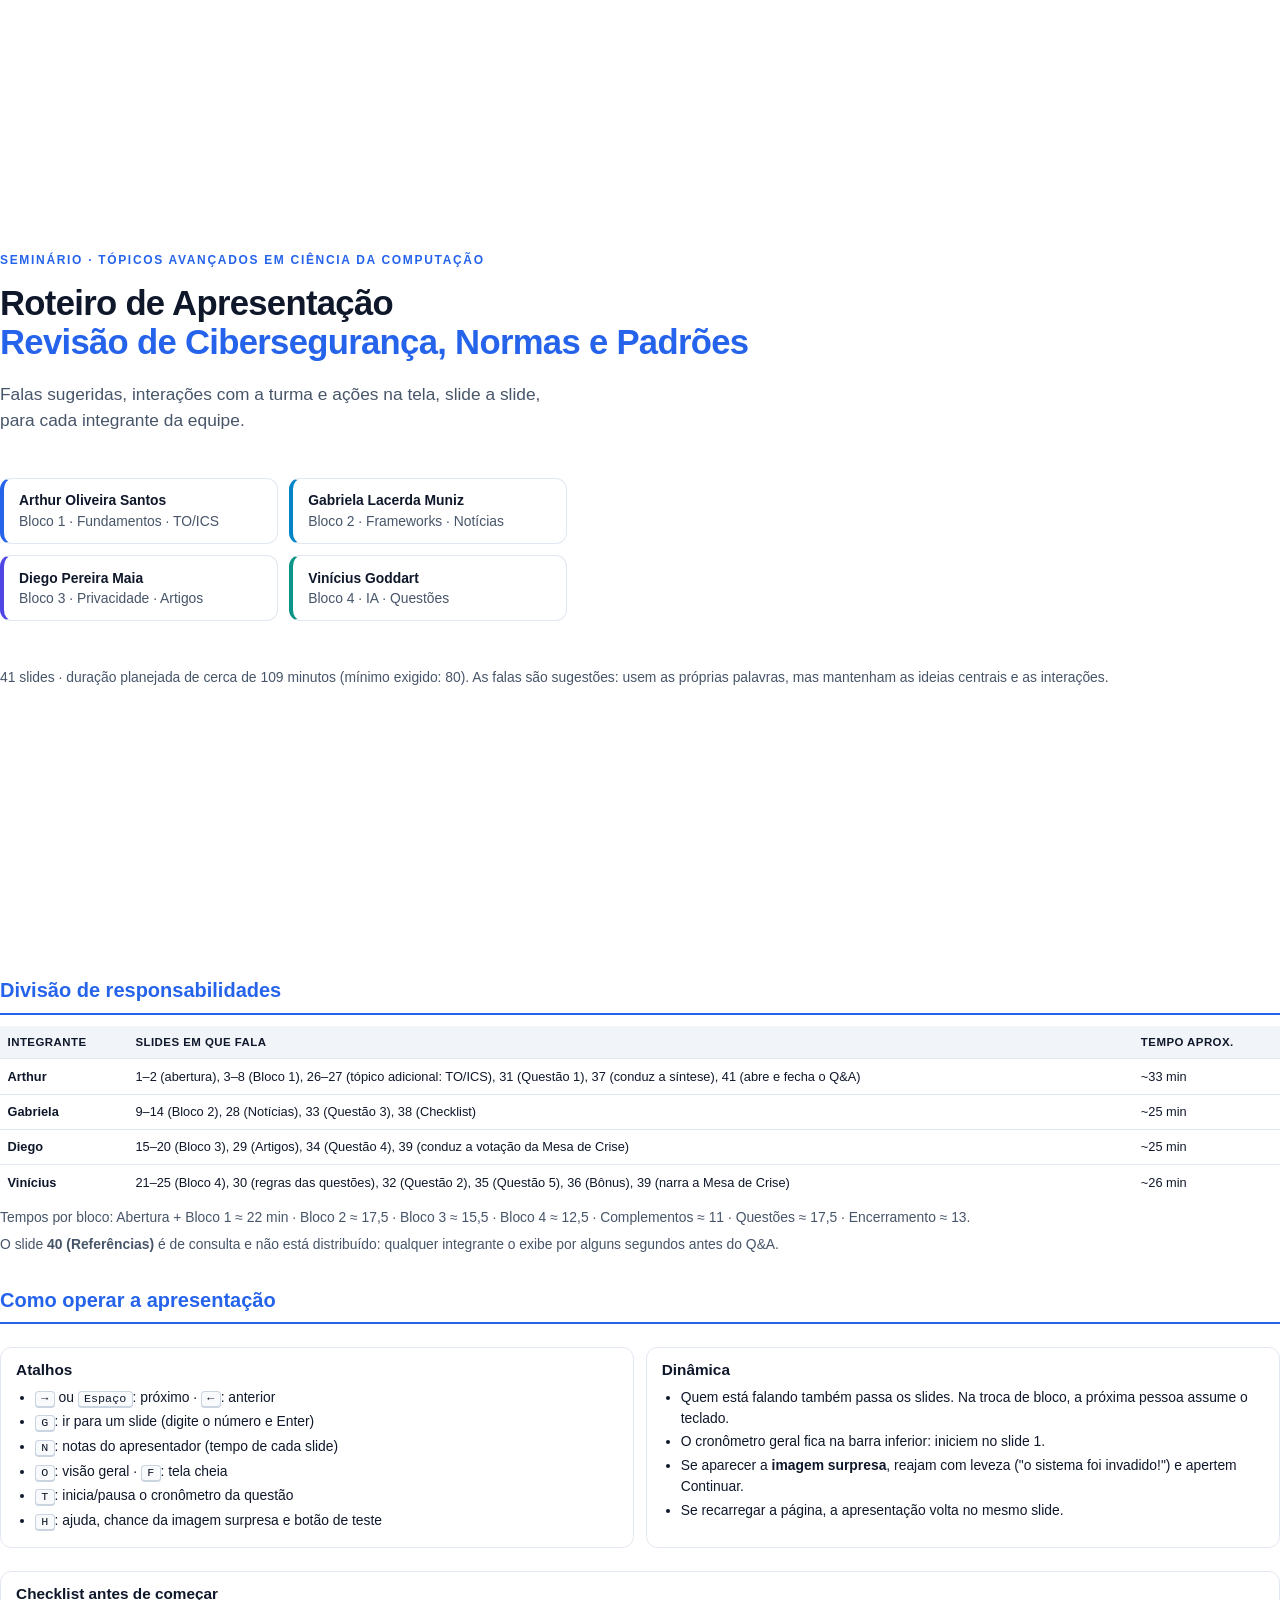
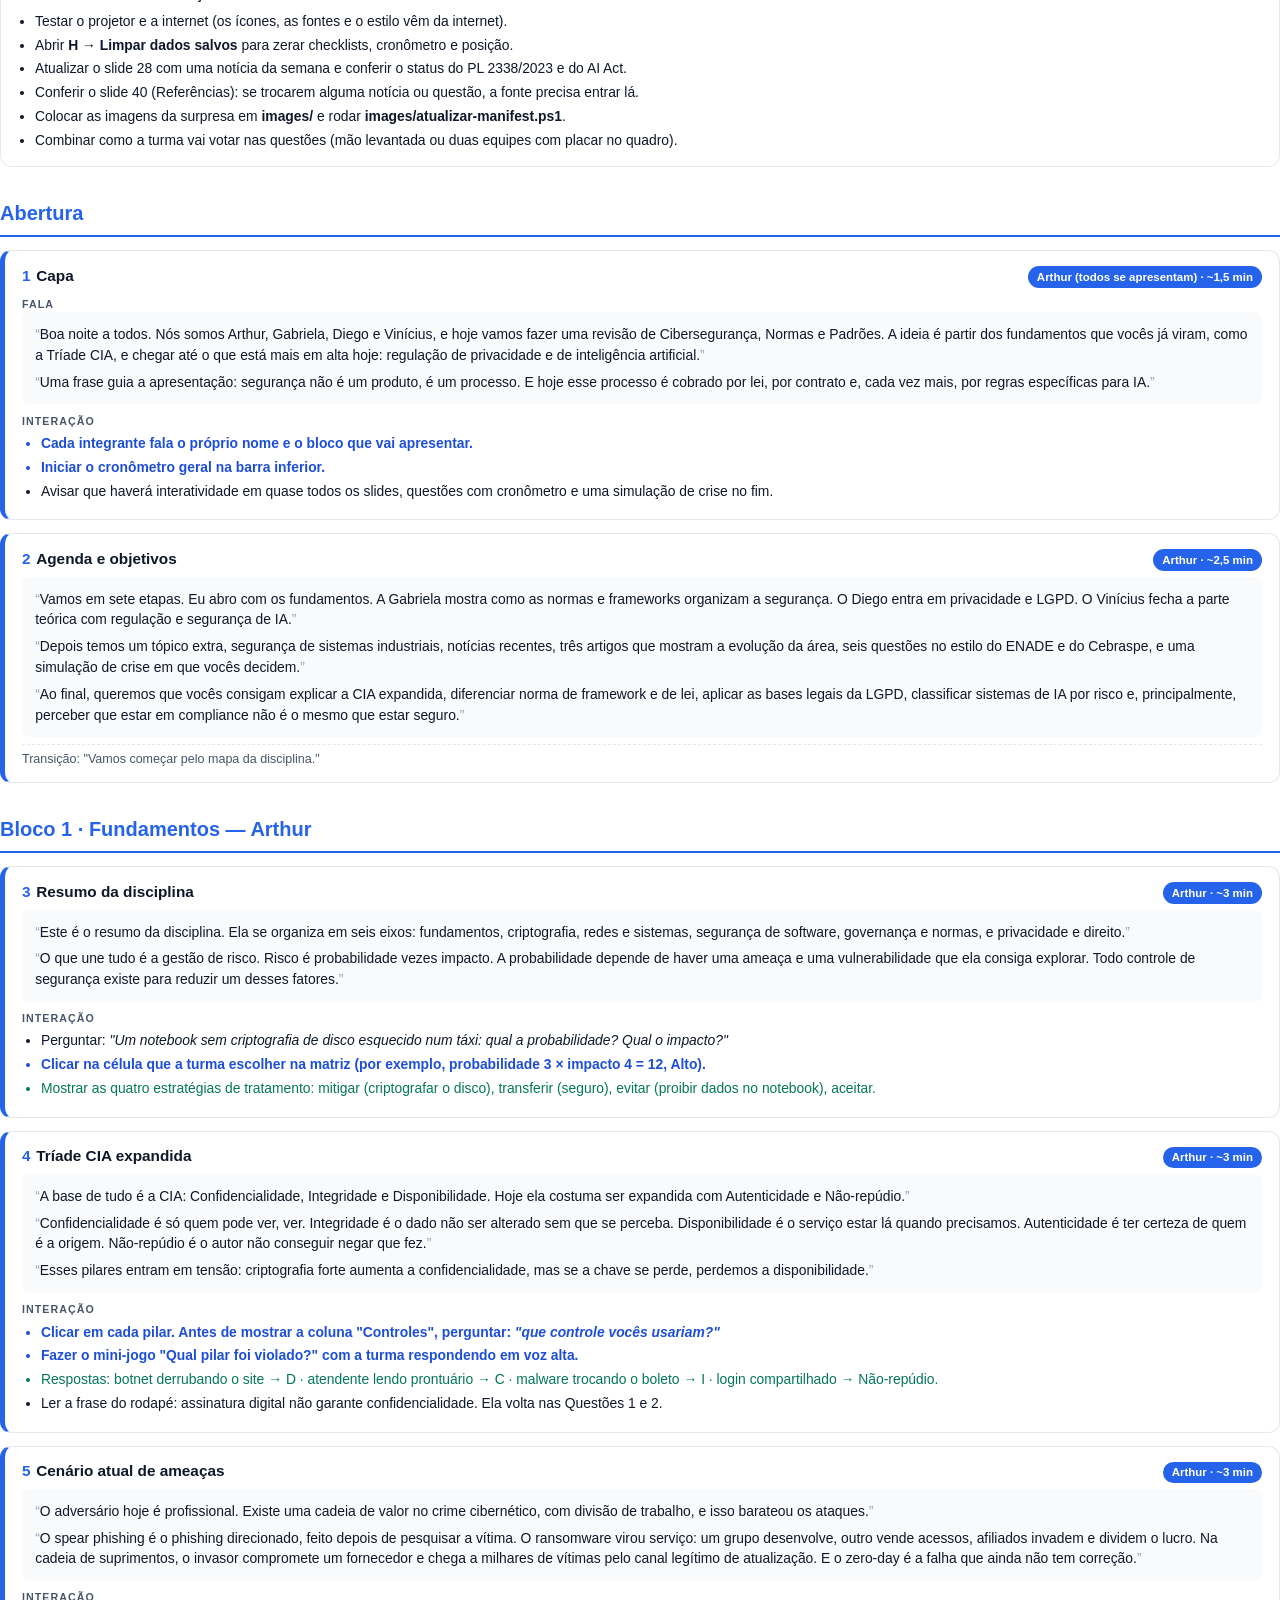
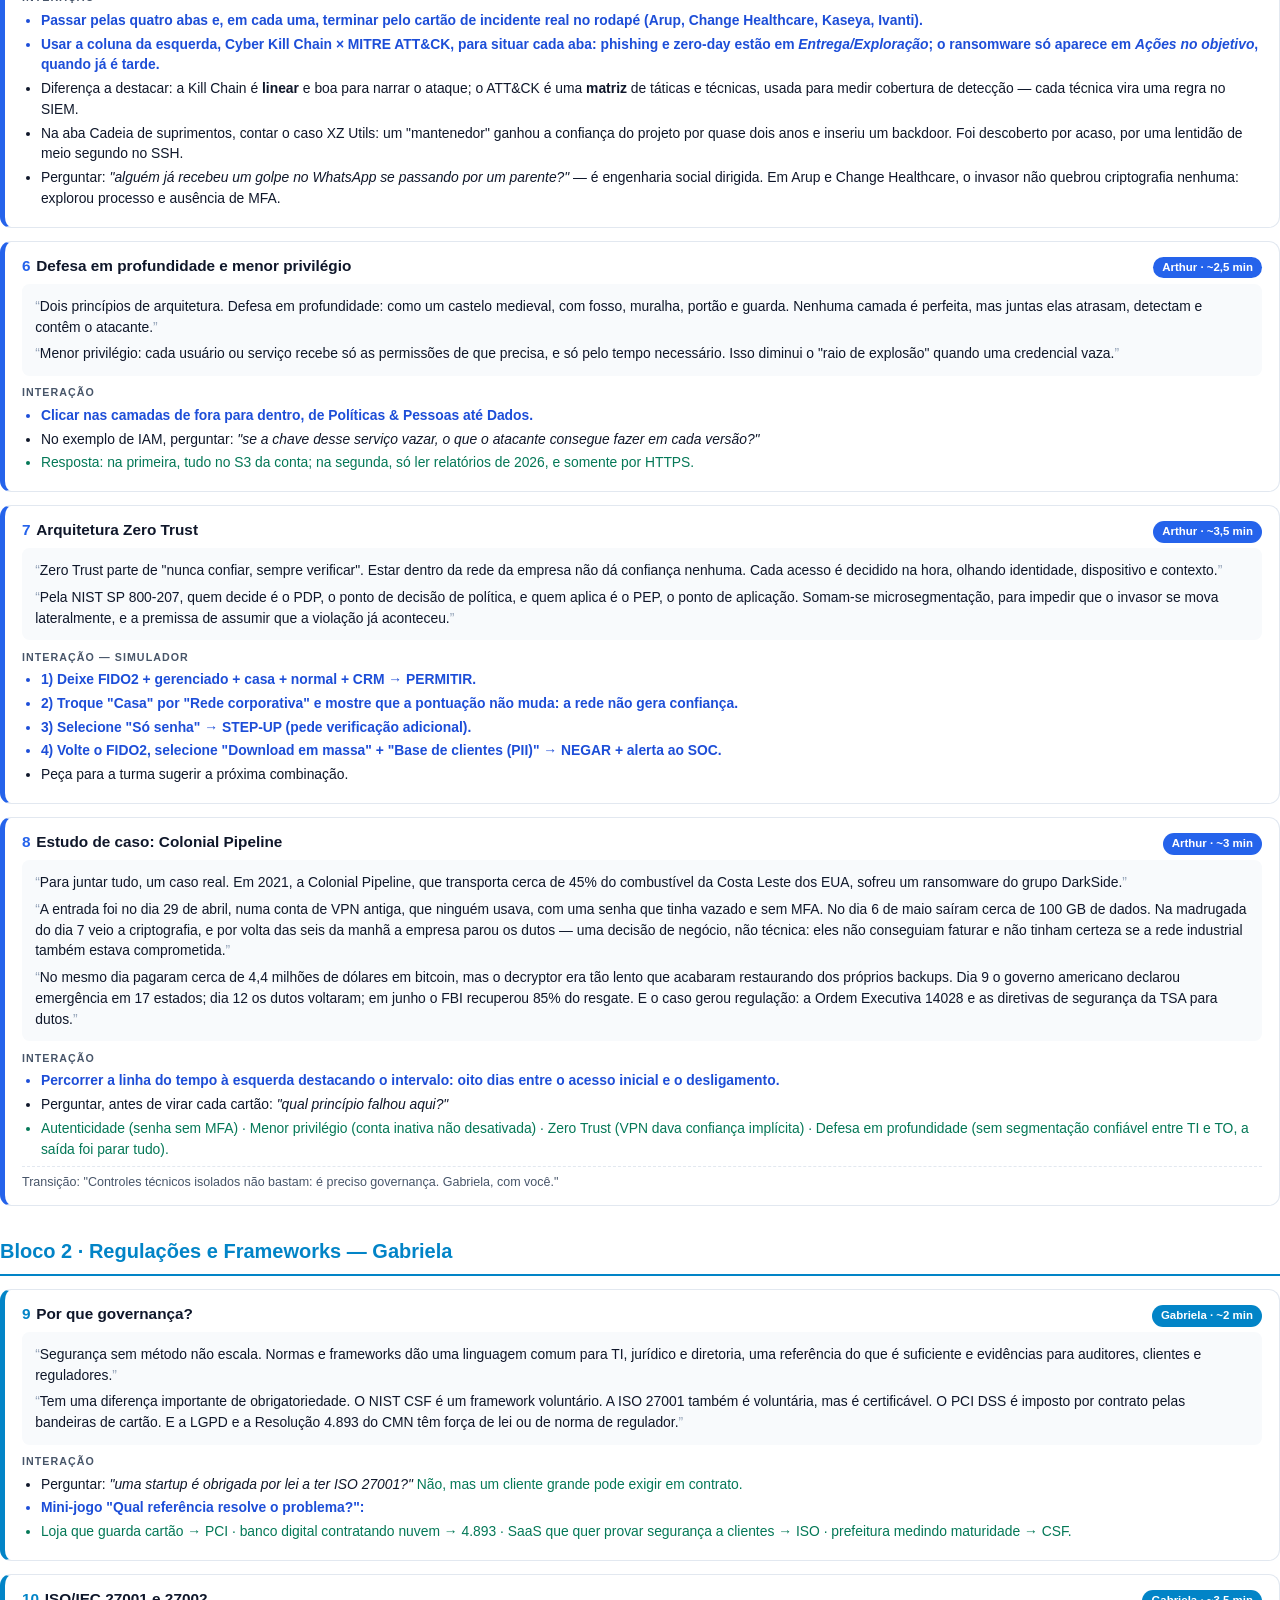
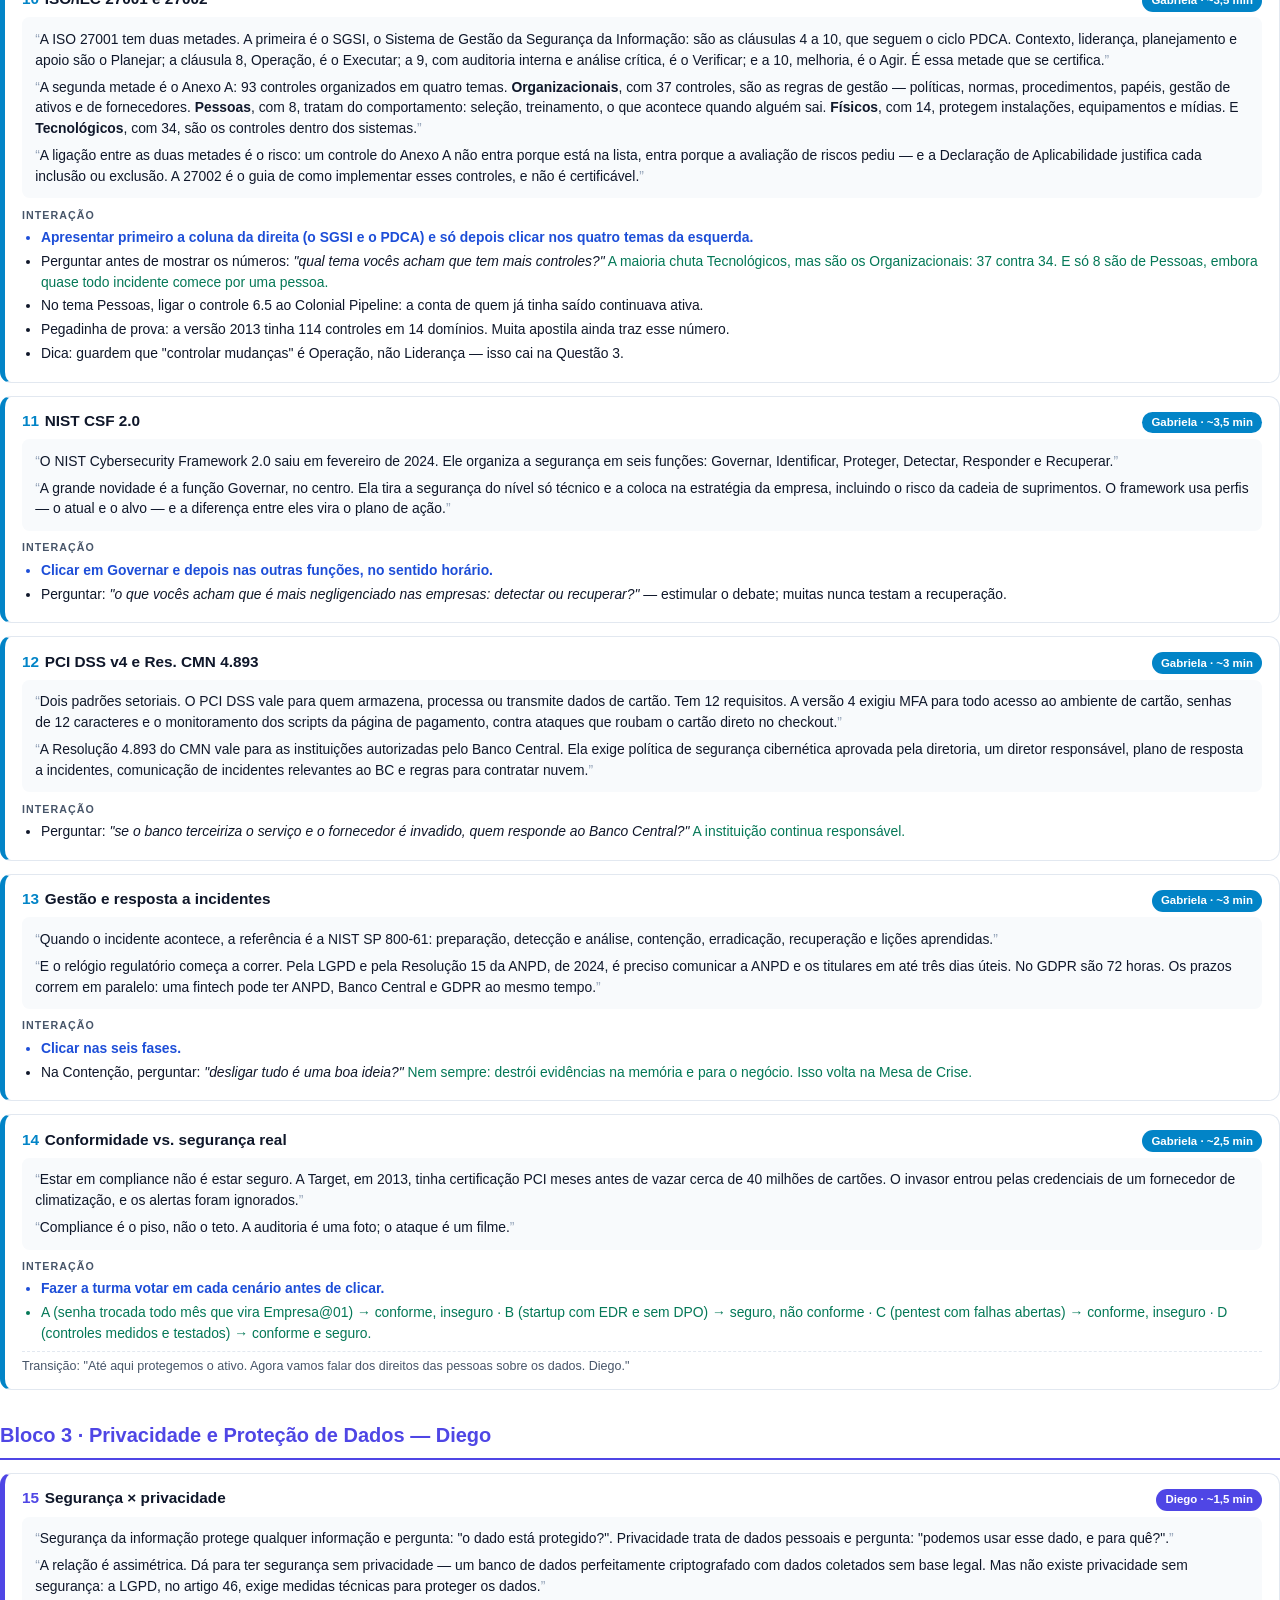
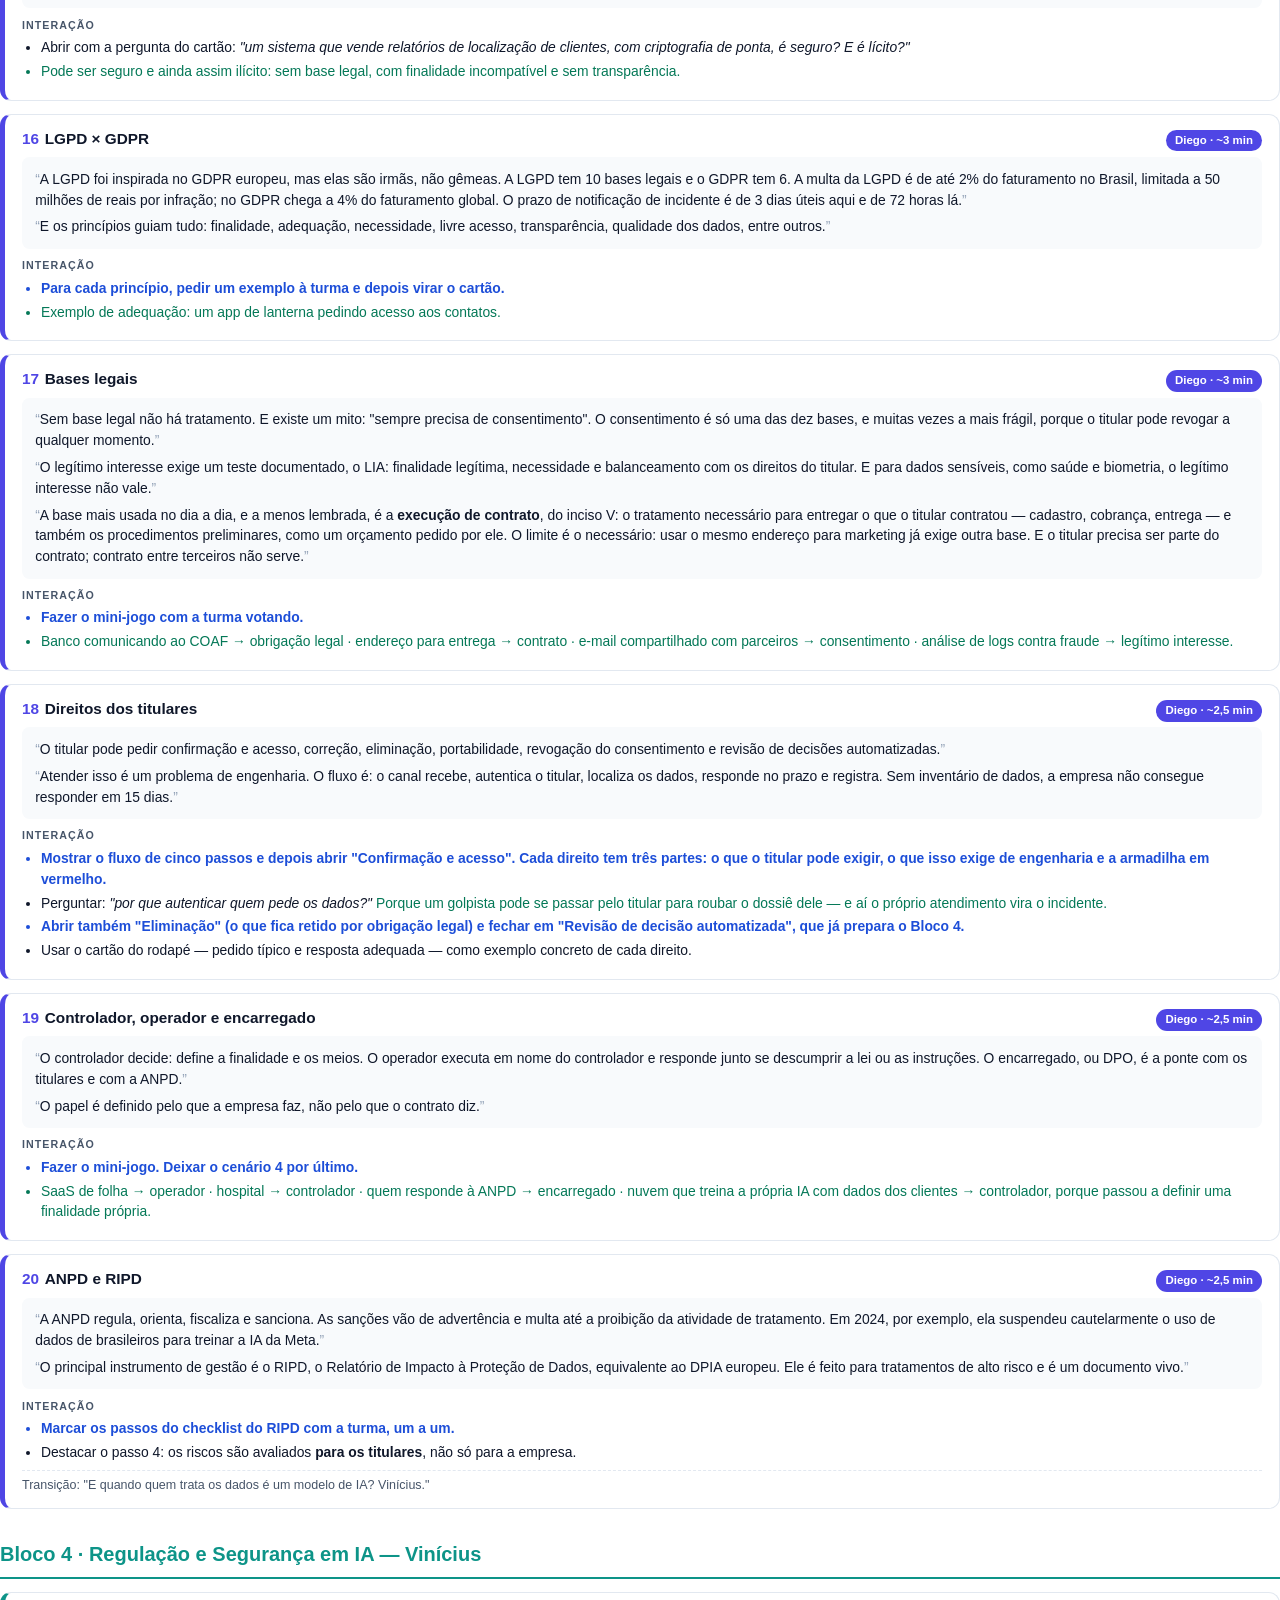
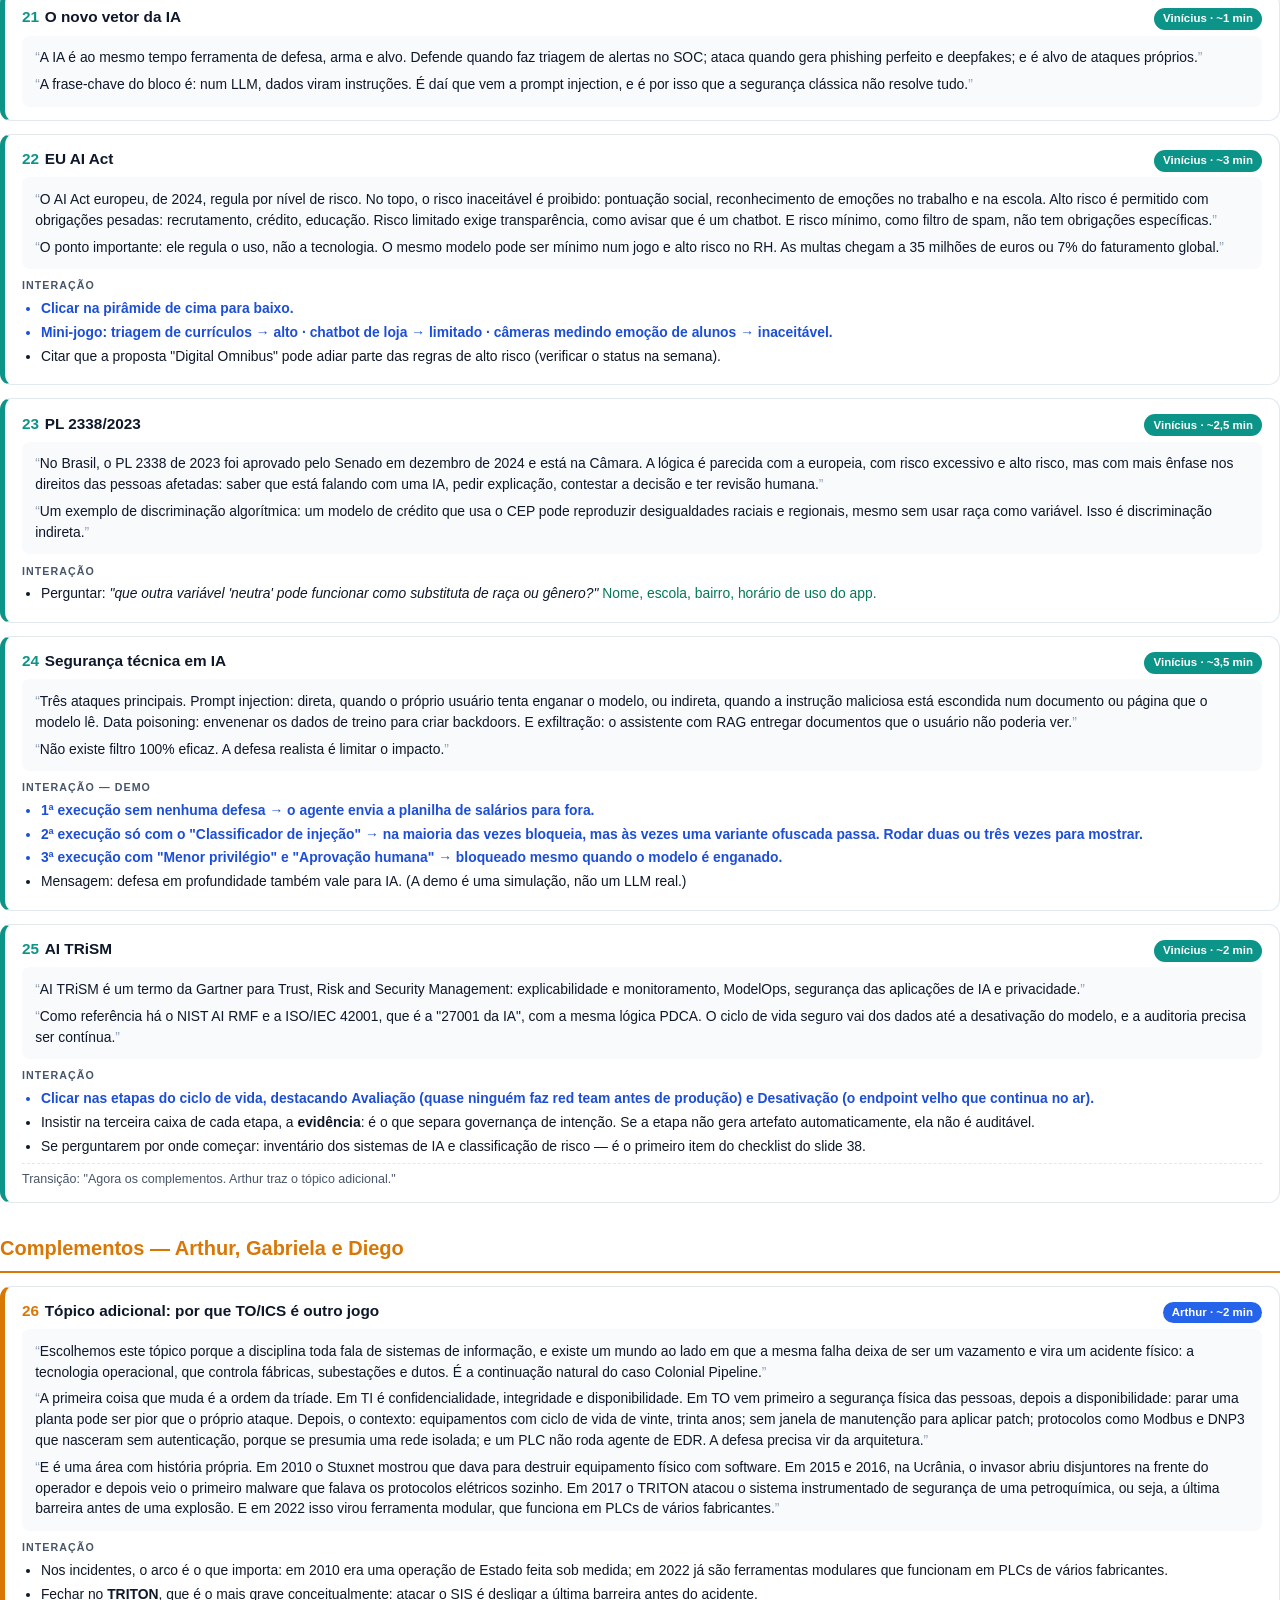
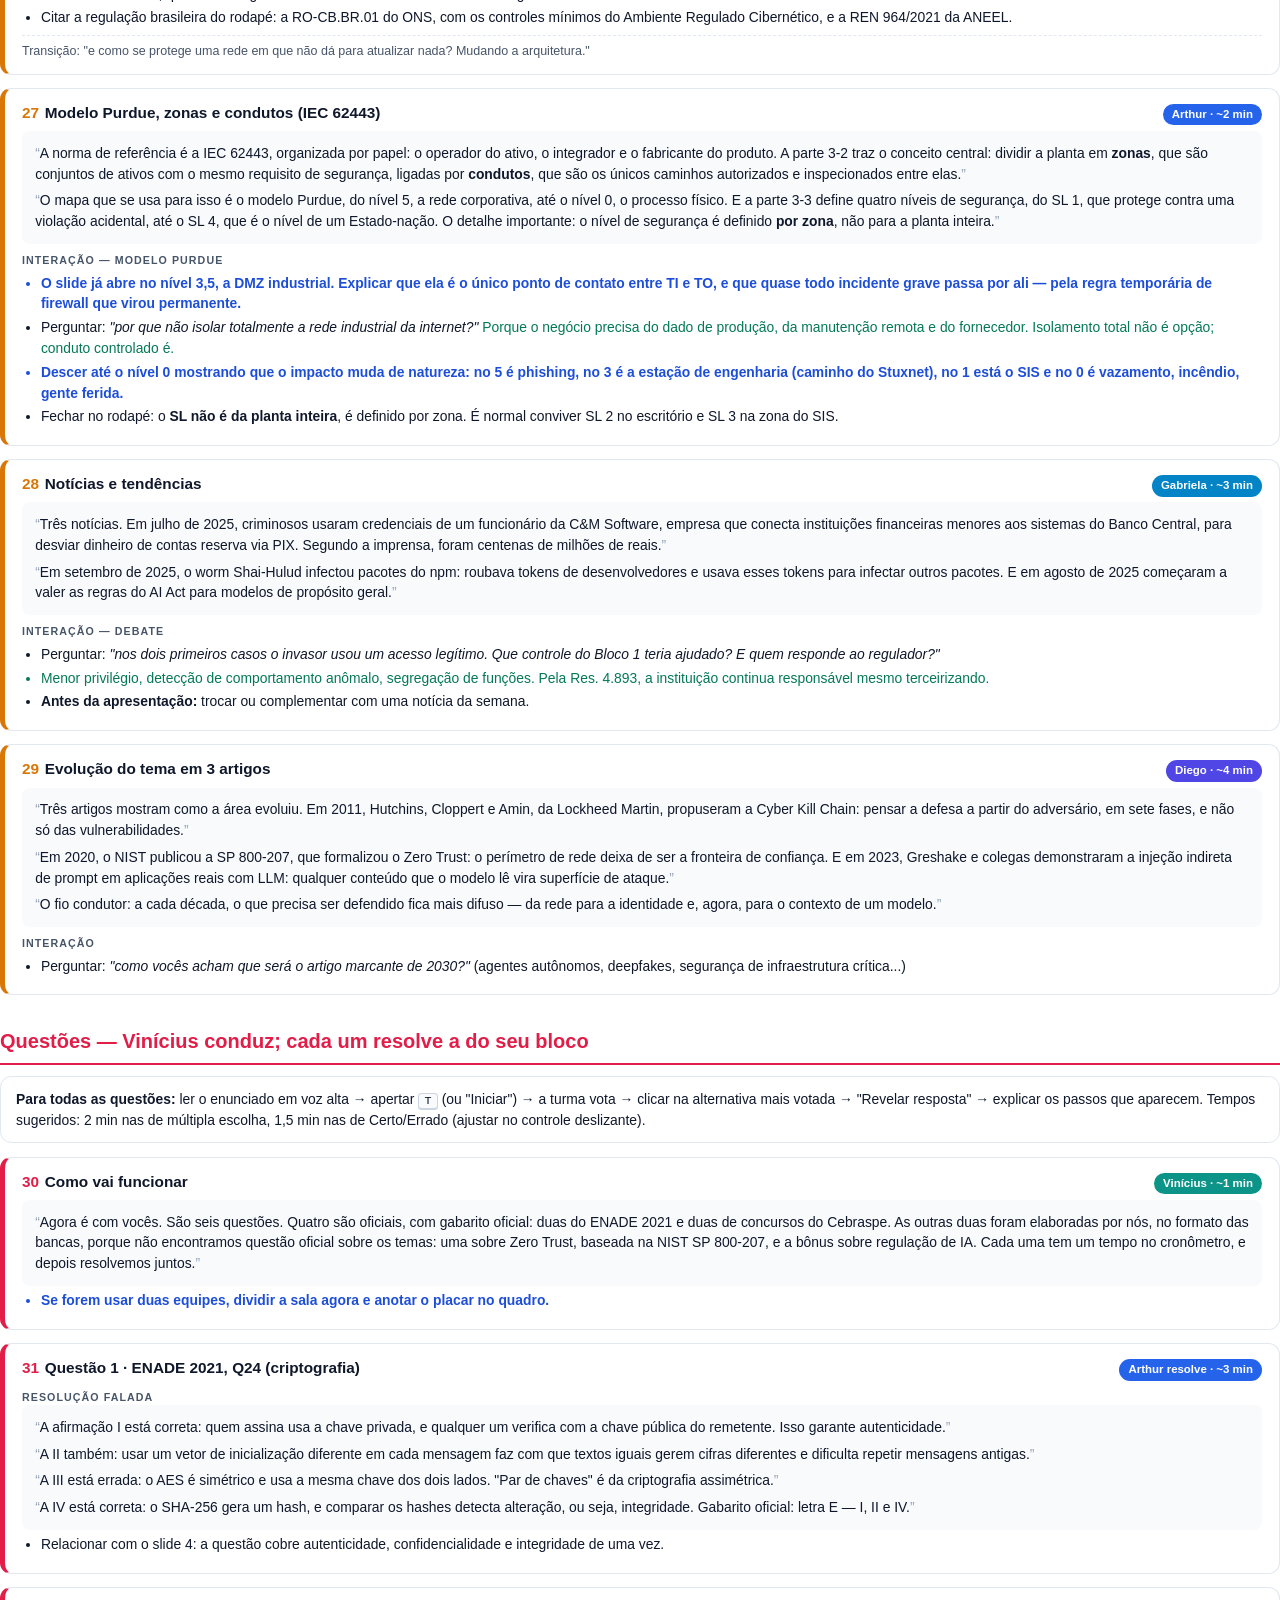
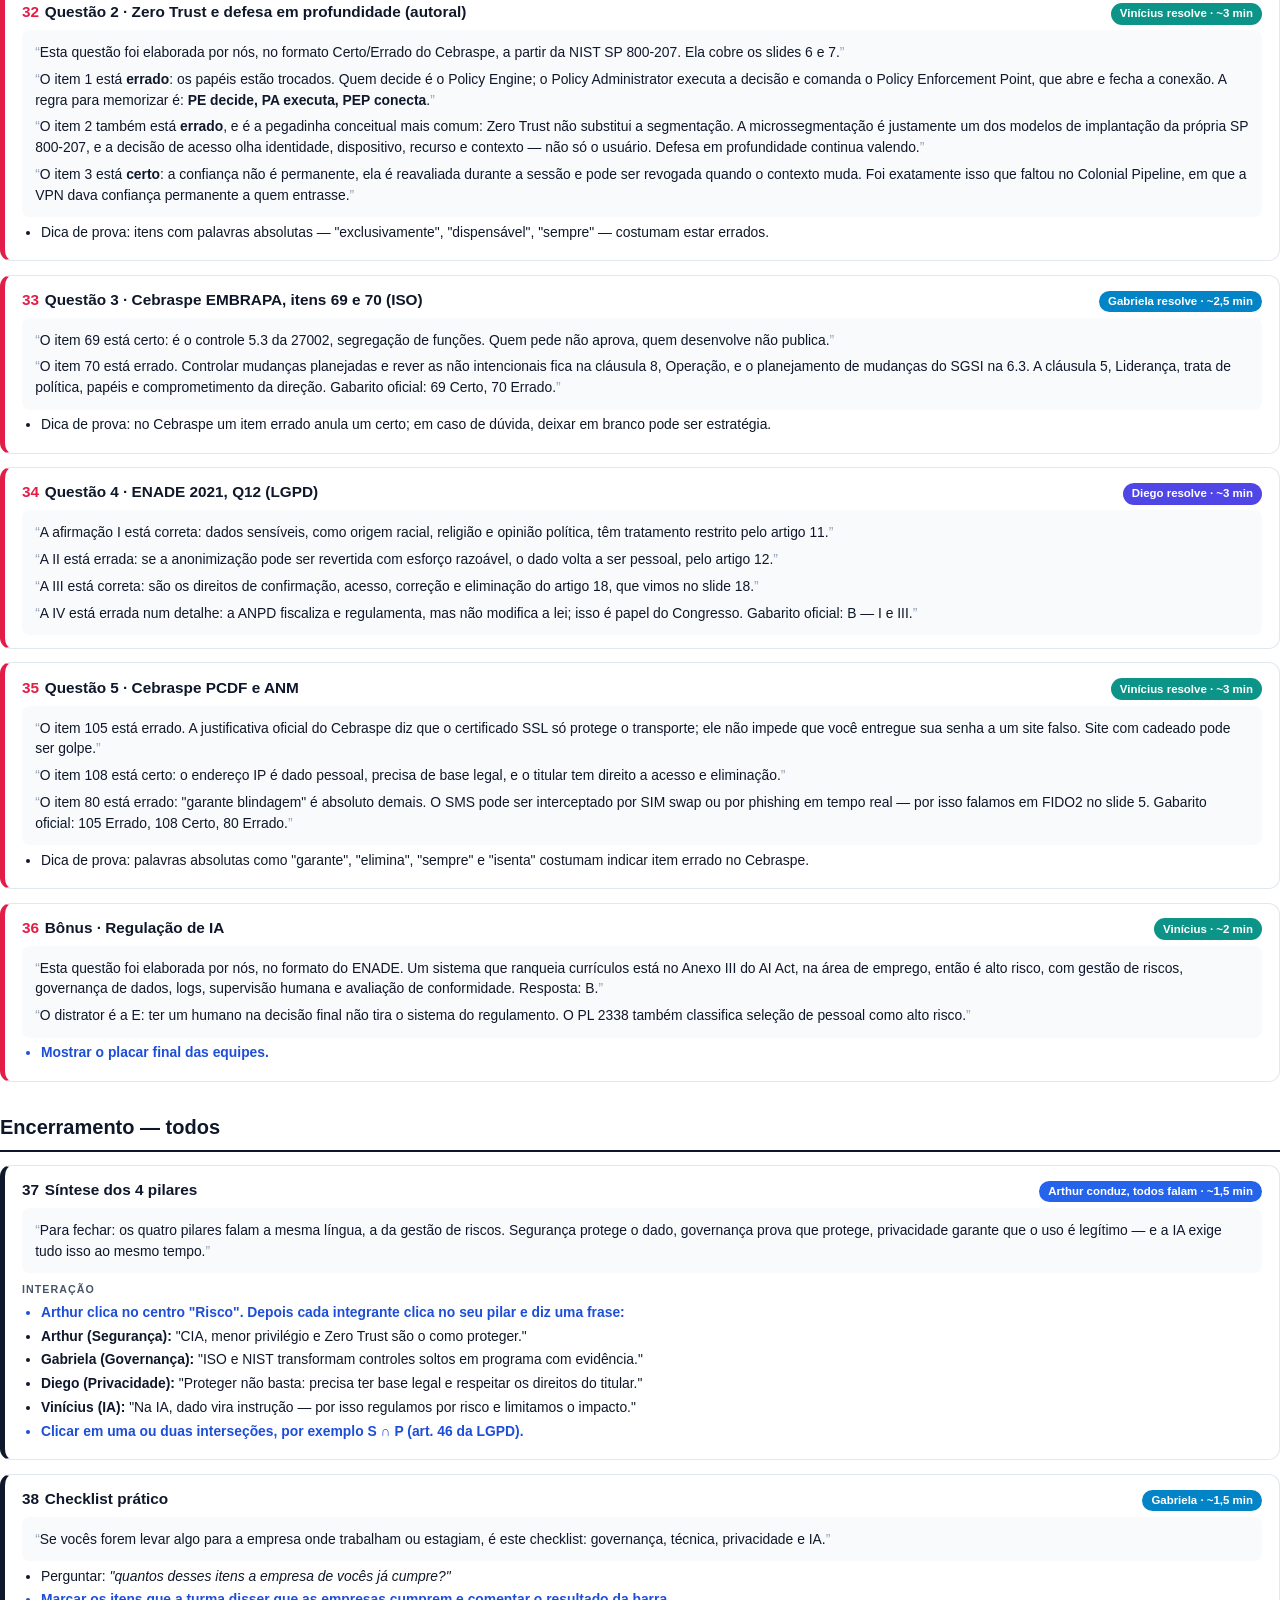
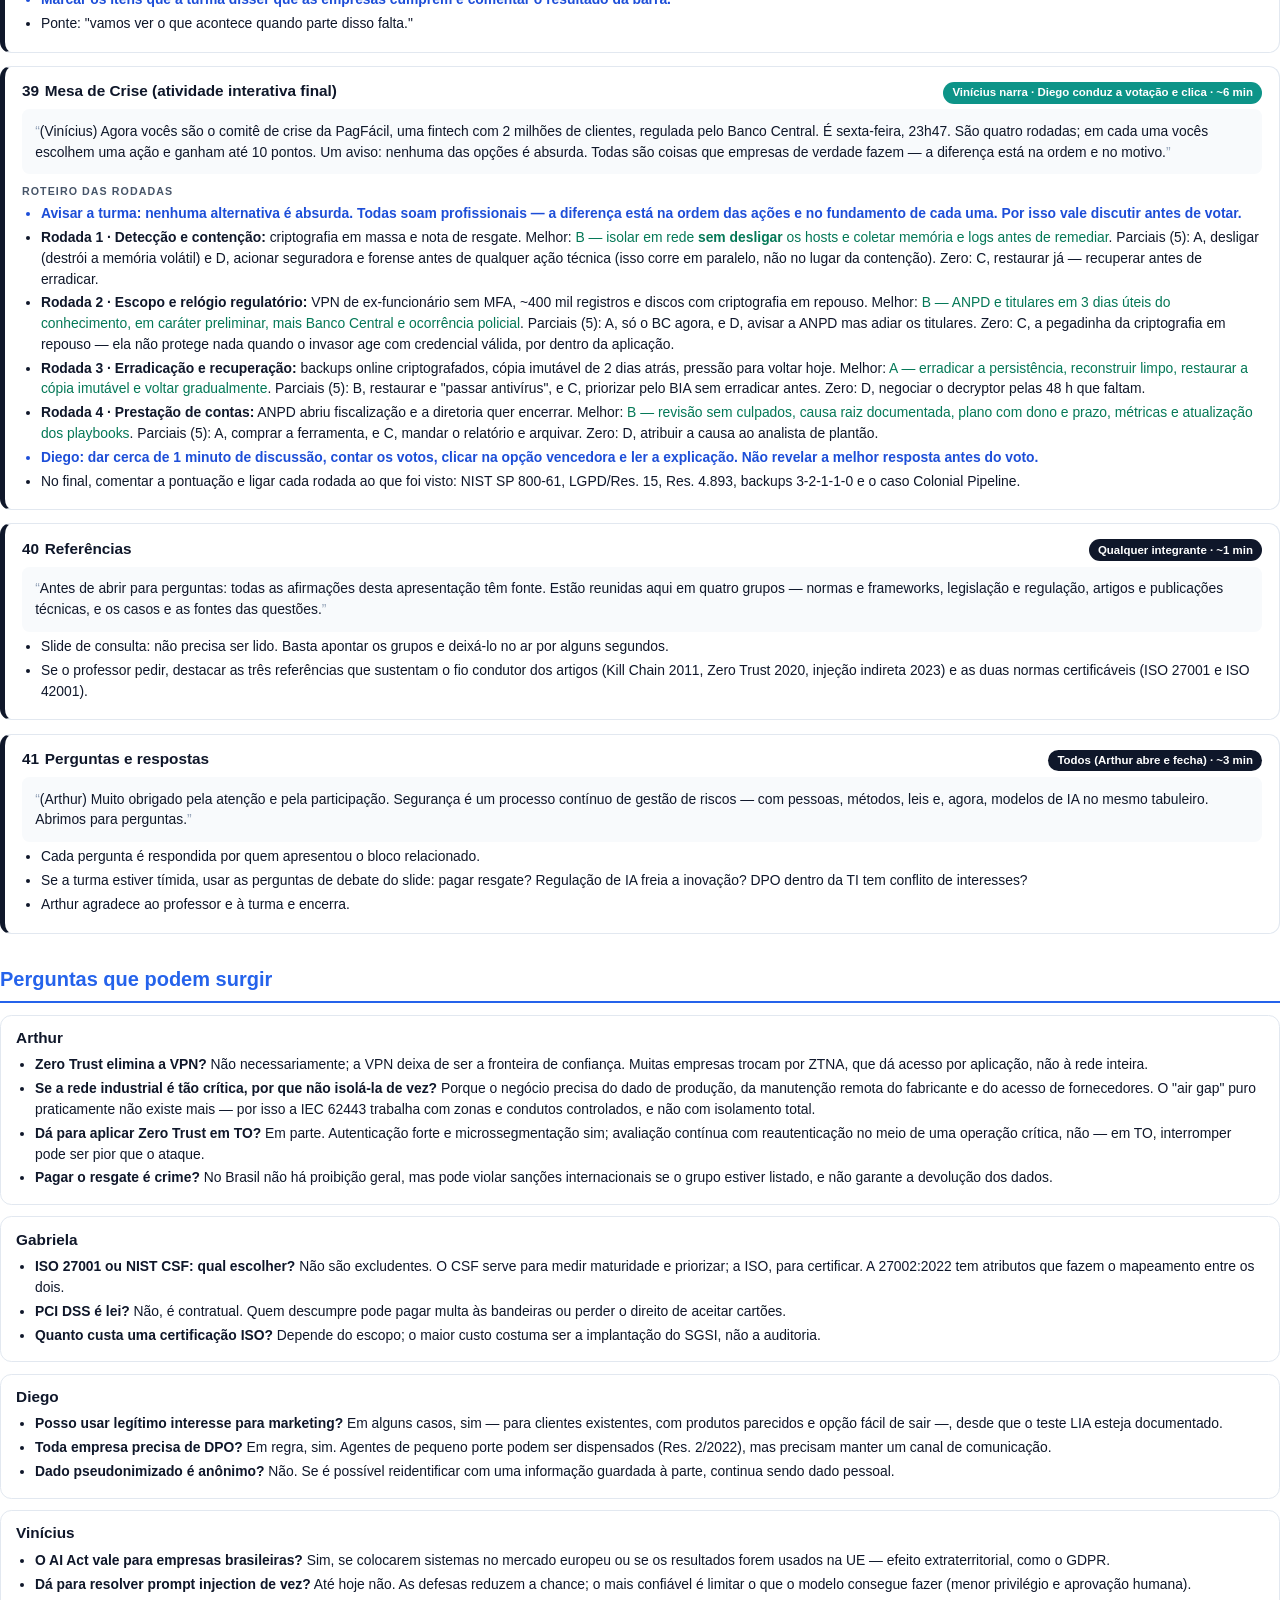
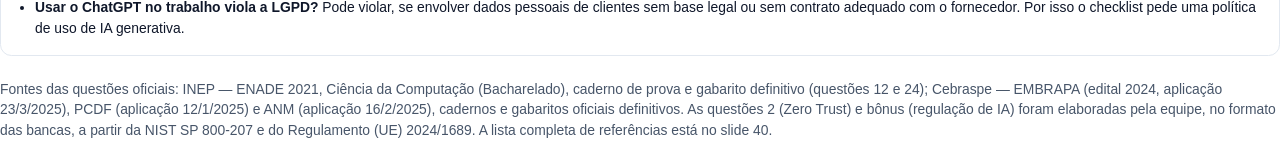
==== commit 84181964: "Refactor code structure for improved readability and maintainability" ====
--- a/docs/roteiro.html
+++ b/docs/roteiro.html
@@ -55,7 +55,7 @@
     <div style="--c:#4F46E5"><b>Diego Pereira Maia</b><span class="muted">Bloco 3 · Privacidade · Artigos</span></div>
     <div style="--c:#0D9488"><b>Vinícius Goddart</b><span class="muted">Bloco 4 · IA · Questões</span></div>
   </div>
-  <p class="muted" style="margin-top:12mm">40 slides · duração planejada de cerca de 109 minutos (mínimo exigido: 80). As falas são sugestões: usem as próprias palavras, mas mantenham as ideias centrais e as interações.</p>
+  <p class="muted" style="margin-top:12mm">41 slides · duração planejada de cerca de 109 minutos (mínimo exigido: 80). As falas são sugestões: usem as próprias palavras, mas mantenham as ideias centrais e as interações.</p>
 </section>
 
 <!-- ================= VISÃO GERAL ================= -->
@@ -63,13 +63,13 @@
   <h2>Divisão de responsabilidades</h2>
   <table>
     <tr><th>Integrante</th><th>Slides em que fala</th><th>Tempo aprox.</th></tr>
-    <tr><td><b>Arthur</b></td><td>1–2 (abertura), 3–8 (Bloco 1), 26 (tópico adicional: TO/ICS), 30 (Questão 1), 36 (conduz a síntese), 40 (abre e fecha o Q&amp;A)</td><td>~33 min</td></tr>
-    <tr><td><b>Gabriela</b></td><td>9–14 (Bloco 2), 27 (Notícias), 32 (Questão 3), 37 (Checklist)</td><td>~25 min</td></tr>
-    <tr><td><b>Diego</b></td><td>15–20 (Bloco 3), 28 (Artigos), 33 (Questão 4), 38 (conduz a votação da Mesa de Crise)</td><td>~25 min</td></tr>
-    <tr><td><b>Vinícius</b></td><td>21–25 (Bloco 4), 29 (regras das questões), 31 (Questão 2), 34 (Questão 5), 35 (Bônus), 38 (narra a Mesa de Crise)</td><td>~26 min</td></tr>
+    <tr><td><b>Arthur</b></td><td>1–2 (abertura), 3–8 (Bloco 1), 26–27 (tópico adicional: TO/ICS), 31 (Questão 1), 37 (conduz a síntese), 41 (abre e fecha o Q&amp;A)</td><td>~33 min</td></tr>
+    <tr><td><b>Gabriela</b></td><td>9–14 (Bloco 2), 28 (Notícias), 33 (Questão 3), 38 (Checklist)</td><td>~25 min</td></tr>
+    <tr><td><b>Diego</b></td><td>15–20 (Bloco 3), 29 (Artigos), 34 (Questão 4), 39 (conduz a votação da Mesa de Crise)</td><td>~25 min</td></tr>
+    <tr><td><b>Vinícius</b></td><td>21–25 (Bloco 4), 30 (regras das questões), 32 (Questão 2), 35 (Questão 5), 36 (Bônus), 39 (narra a Mesa de Crise)</td><td>~26 min</td></tr>
   </table>
   <p class="muted">Tempos por bloco: Abertura + Bloco 1 ≈ 22 min · Bloco 2 ≈ 17,5 · Bloco 3 ≈ 15,5 · Bloco 4 ≈ 12,5 · Complementos ≈ 11 · Questões ≈ 17,5 · Encerramento ≈ 13.</p>
-  <p class="muted">O slide <b>39 (Referências)</b> é de consulta e não está distribuído: qualquer integrante o exibe por alguns segundos antes do Q&amp;A.</p>
+  <p class="muted">O slide <b>40 (Referências)</b> é de consulta e não está distribuído: qualquer integrante o exibe por alguns segundos antes do Q&amp;A.</p>
 
   <h2>Como operar a apresentação</h2>
   <div class="grid2">
@@ -99,8 +99,8 @@
     <ul>
       <li>Testar o projetor e a internet (os ícones, as fontes e o estilo vêm da internet).</li>
       <li>Abrir <b>H → Limpar dados salvos</b> para zerar checklists, cronômetro e posição.</li>
-      <li>Atualizar o slide 27 com uma notícia da semana e conferir o status do PL 2338/2023 e do AI Act.</li>
-      <li>Conferir o slide 39 (Referências): se trocarem alguma notícia ou questão, a fonte precisa entrar lá.</li>
+      <li>Atualizar o slide 28 com uma notícia da semana e conferir o status do PL 2338/2023 e do AI Act.</li>
+      <li>Conferir o slide 40 (Referências): se trocarem alguma notícia ou questão, a fonte precisa entrar lá.</li>
       <li>Colocar as imagens da surpresa em <b>images/</b> e rodar <b>images/atualizar-manifest.ps1</b>.</li>
       <li>Combinar como a turma vai votar nas questões (mão levantada ou duas equipes com placar no quadro).</li>
     </ul>
@@ -350,7 +350,7 @@
     <div class="tag">Interação</div>
     <ul><li class="acao">Clicar nas etapas do ciclo de vida, destacando <b>Avaliação</b> (quase ninguém faz red team antes de produção) e <b>Desativação</b> (o endpoint velho que continua no ar).</li>
     <li>Insistir na terceira caixa de cada etapa, a <b>evidência</b>: é o que separa governança de intenção. Se a etapa não gera artefato automaticamente, ela não é auditável.</li>
-    <li>Se perguntarem por onde começar: inventário dos sistemas de IA e classificação de risco — é o primeiro item do checklist do slide 37.</li></ul>
+    <li>Se perguntarem por onde começar: inventário dos sistemas de IA e classificação de risco — é o primeiro item do checklist do slide 38.</li></ul>
     <div class="trans">Transição: "Agora os complementos. Arthur traz o tópico adicional."</div>
   </div>
 </section>
@@ -359,19 +359,28 @@
 <section class="page-break" style="--c:#D97706">
   <h2>Complementos — Arthur, Gabriela e Diego</h2>
 
-  <div class="slide A"><div class="slide-head"><h3><span class="num">26</span>Tópico adicional: segurança de TO/ICS e IEC 62443</h3><span class="who">Arthur · ~4 min</span></div>
+  <div class="slide A"><div class="slide-head"><h3><span class="num">26</span>Tópico adicional: por que TO/ICS é outro jogo</h3><span class="who">Arthur · ~2 min</span></div>
     <div class="fala"><p>Escolhemos este tópico porque a disciplina toda fala de sistemas de informação, e existe um mundo ao lado em que a mesma falha deixa de ser um vazamento e vira um acidente físico: a tecnologia operacional, que controla fábricas, subestações e dutos. É a continuação natural do caso Colonial Pipeline.</p>
     <p>A primeira coisa que muda é a ordem da tríade. Em TI é confidencialidade, integridade e disponibilidade. Em TO vem primeiro a segurança física das pessoas, depois a disponibilidade: parar uma planta pode ser pior que o próprio ataque. Depois, o contexto: equipamentos com ciclo de vida de vinte, trinta anos; sem janela de manutenção para aplicar patch; protocolos como Modbus e DNP3 que nasceram sem autenticação, porque se presumia uma rede isolada; e um PLC não roda agente de EDR. A defesa precisa vir da arquitetura.</p>
-    <p>A norma de referência é a IEC 62443, organizada por papel: o operador do ativo, o integrador e o fabricante do produto. A parte 3-2 traz o conceito central: dividir a planta em <b>zonas</b>, que são conjuntos de ativos com o mesmo requisito de segurança, ligadas por <b>condutos</b>, que são os únicos caminhos autorizados e inspecionados entre elas. A parte 3-3 define quatro níveis de segurança, do SL 1, que protege contra uma violação acidental, até o SL 4, que é o nível de um Estado-nação.</p></div>
+    <p>E é uma área com história própria. Em 2010 o Stuxnet mostrou que dava para destruir equipamento físico com software. Em 2015 e 2016, na Ucrânia, o invasor abriu disjuntores na frente do operador e depois veio o primeiro malware que falava os protocolos elétricos sozinho. Em 2017 o TRITON atacou o sistema instrumentado de segurança de uma petroquímica, ou seja, a última barreira antes de uma explosão. E em 2022 isso virou ferramenta modular, que funciona em PLCs de vários fabricantes.</p></div>
+    <div class="tag">Interação</div>
+    <ul><li>Nos incidentes, o arco é o que importa: em 2010 era uma operação de Estado feita sob medida; em 2022 já são ferramentas modulares que funcionam em PLCs de vários fabricantes.</li>
+    <li>Fechar no <b>TRITON</b>, que é o mais grave conceitualmente: atacar o SIS é desligar a última barreira antes do acidente.</li>
+    <li>Citar a regulação brasileira do rodapé: a RO-CB.BR.01 do ONS, com os controles mínimos do Ambiente Regulado Cibernético, e a REN 964/2021 da ANEEL.</li></ul>
+    <div class="trans">Transição: "e como se protege uma rede em que não dá para atualizar nada? Mudando a arquitetura."</div>
+  </div>
+
+  <div class="slide A"><div class="slide-head"><h3><span class="num">27</span>Modelo Purdue, zonas e condutos (IEC 62443)</h3><span class="who">Arthur · ~2 min</span></div>
+    <div class="fala"><p>A norma de referência é a IEC 62443, organizada por papel: o operador do ativo, o integrador e o fabricante do produto. A parte 3-2 traz o conceito central: dividir a planta em <b>zonas</b>, que são conjuntos de ativos com o mesmo requisito de segurança, ligadas por <b>condutos</b>, que são os únicos caminhos autorizados e inspecionados entre elas.</p>
+    <p>O mapa que se usa para isso é o modelo Purdue, do nível 5, a rede corporativa, até o nível 0, o processo físico. E a parte 3-3 define quatro níveis de segurança, do SL 1, que protege contra uma violação acidental, até o SL 4, que é o nível de um Estado-nação. O detalhe importante: o nível de segurança é definido <b>por zona</b>, não para a planta inteira.</p></div>
     <div class="tag">Interação — modelo Purdue</div>
     <ul><li class="acao">O slide já abre no <b>nível 3,5, a DMZ industrial</b>. Explicar que ela é o único ponto de contato entre TI e TO, e que quase todo incidente grave passa por ali — pela regra temporária de firewall que virou permanente.</li>
     <li>Perguntar: <i>"por que não isolar totalmente a rede industrial da internet?"</i> <span class="resp">Porque o negócio precisa do dado de produção, da manutenção remota e do fornecedor. Isolamento total não é opção; conduto controlado é.</span></li>
     <li class="acao">Descer até o nível 0 mostrando que o impacto muda de natureza: no 5 é phishing, no 3 é a estação de engenharia (caminho do Stuxnet), no 1 está o SIS e no 0 é vazamento, incêndio, gente ferida.</li>
-    <li class="acao">Fechar no <b>TRITON, de 2017</b>: foi o primeiro malware a mirar o sistema instrumentado de segurança, ou seja, a última barreira antes do acidente.</li>
-    <li>Citar a regulação brasileira: a RO-CB.BR.01 do ONS, com os controles mínimos do Ambiente Regulado Cibernético, e a REN 964/2021 da ANEEL.</li></ul>
-  </div>
-
-  <div class="slide D"><div class="slide-head"><h3><span class="num">27</span>Notícias e tendências</h3><span class="who">Gabriela · ~3 min</span></div>
+    <li>Fechar no rodapé: o <b>SL não é da planta inteira</b>, é definido por zona. É normal conviver SL 2 no escritório e SL 3 na zona do SIS.</li></ul>
+  </div>
+
+  <div class="slide D"><div class="slide-head"><h3><span class="num">28</span>Notícias e tendências</h3><span class="who">Gabriela · ~3 min</span></div>
     <div class="fala"><p>Três notícias. Em julho de 2025, criminosos usaram credenciais de um funcionário da C&amp;M Software, empresa que conecta instituições financeiras menores aos sistemas do Banco Central, para desviar dinheiro de contas reserva via PIX. Segundo a imprensa, foram centenas de milhões de reais.</p>
     <p>Em setembro de 2025, o worm Shai-Hulud infectou pacotes do npm: roubava tokens de desenvolvedores e usava esses tokens para infectar outros pacotes. E em agosto de 2025 começaram a valer as regras do AI Act para modelos de propósito geral.</p></div>
     <div class="tag">Interação — debate</div>
@@ -380,7 +389,7 @@
     <li><b>Antes da apresentação:</b> trocar ou complementar com uma notícia da semana.</li></ul>
   </div>
 
-  <div class="slide G"><div class="slide-head"><h3><span class="num">28</span>Evolução do tema em 3 artigos</h3><span class="who">Diego · ~4 min</span></div>
+  <div class="slide G"><div class="slide-head"><h3><span class="num">29</span>Evolução do tema em 3 artigos</h3><span class="who">Diego · ~4 min</span></div>
     <div class="fala"><p>Três artigos mostram como a área evoluiu. Em 2011, Hutchins, Cloppert e Amin, da Lockheed Martin, propuseram a Cyber Kill Chain: pensar a defesa a partir do adversário, em sete fases, e não só das vulnerabilidades.</p>
     <p>Em 2020, o NIST publicou a SP 800-207, que formalizou o Zero Trust: o perímetro de rede deixa de ser a fronteira de confiança. E em 2023, Greshake e colegas demonstraram a injeção indireta de prompt em aplicações reais com LLM: qualquer conteúdo que o modelo lê vira superfície de ataque.</p>
     <p>O fio condutor: a cada década, o que precisa ser defendido fica mais difuso — da rede para a identidade e, agora, para o contexto de um modelo.</p></div>
@@ -394,12 +403,12 @@
   <h2>Questões — Vinícius conduz; cada um resolve a do seu bloco</h2>
   <div class="box"><b>Para todas as questões:</b> ler o enunciado em voz alta → apertar <span class="kbd">T</span> (ou "Iniciar") → a turma vota → clicar na alternativa mais votada → "Revelar resposta" → explicar os passos que aparecem. Tempos sugeridos: 2 min nas de múltipla escolha, 1,5 min nas de Certo/Errado (ajustar no controle deslizante).</div>
 
-  <div class="slide V"><div class="slide-head"><h3><span class="num">29</span>Como vai funcionar</h3><span class="who">Vinícius · ~1 min</span></div>
+  <div class="slide V"><div class="slide-head"><h3><span class="num">30</span>Como vai funcionar</h3><span class="who">Vinícius · ~1 min</span></div>
     <div class="fala"><p>Agora é com vocês. São seis questões. Quatro são oficiais, com gabarito oficial: duas do ENADE 2021 e duas de concursos do Cebraspe. As outras duas foram elaboradas por nós, no formato das bancas, porque não encontramos questão oficial sobre os temas: uma sobre Zero Trust, baseada na NIST SP 800-207, e a bônus sobre regulação de IA. Cada uma tem um tempo no cronômetro, e depois resolvemos juntos.</p></div>
     <ul><li class="acao">Se forem usar duas equipes, dividir a sala agora e anotar o placar no quadro.</li></ul>
   </div>
 
-  <div class="slide A"><div class="slide-head"><h3><span class="num">30</span>Questão 1 · ENADE 2021, Q24 (criptografia)</h3><span class="who">Arthur resolve · ~3 min</span></div>
+  <div class="slide A"><div class="slide-head"><h3><span class="num">31</span>Questão 1 · ENADE 2021, Q24 (criptografia)</h3><span class="who">Arthur resolve · ~3 min</span></div>
     <div class="tag">Resolução falada</div>
     <div class="fala"><p>A afirmação I está correta: quem assina usa a chave privada, e qualquer um verifica com a chave pública do remetente. Isso garante autenticidade.</p>
     <p>A II também: usar um vetor de inicialização diferente em cada mensagem faz com que textos iguais gerem cifras diferentes e dificulta repetir mensagens antigas.</p>
@@ -408,7 +417,7 @@
     <ul><li>Relacionar com o slide 4: a questão cobre autenticidade, confidencialidade e integridade de uma vez.</li></ul>
   </div>
 
-  <div class="slide V"><div class="slide-head"><h3><span class="num">31</span>Questão 2 · Zero Trust e defesa em profundidade (autoral)</h3><span class="who">Vinícius resolve · ~3 min</span></div>
+  <div class="slide V"><div class="slide-head"><h3><span class="num">32</span>Questão 2 · Zero Trust e defesa em profundidade (autoral)</h3><span class="who">Vinícius resolve · ~3 min</span></div>
     <div class="fala"><p>Esta questão foi elaborada por nós, no formato Certo/Errado do Cebraspe, a partir da NIST SP 800-207. Ela cobre os slides 6 e 7.</p>
     <p>O item 1 está <b>errado</b>: os papéis estão trocados. Quem decide é o Policy Engine; o Policy Administrator executa a decisão e comanda o Policy Enforcement Point, que abre e fecha a conexão. A regra para memorizar é: <b>PE decide, PA executa, PEP conecta</b>.</p>
     <p>O item 2 também está <b>errado</b>, e é a pegadinha conceitual mais comum: Zero Trust não substitui a segmentação. A microssegmentação é justamente um dos modelos de implantação da própria SP 800-207, e a decisão de acesso olha identidade, dispositivo, recurso e contexto — não só o usuário. Defesa em profundidade continua valendo.</p>
@@ -416,27 +425,27 @@
     <ul><li>Dica de prova: itens com palavras absolutas — "exclusivamente", "dispensável", "sempre" — costumam estar errados.</li></ul>
   </div>
 
-  <div class="slide D"><div class="slide-head"><h3><span class="num">32</span>Questão 3 · Cebraspe EMBRAPA, itens 69 e 70 (ISO)</h3><span class="who">Gabriela resolve · ~2,5 min</span></div>
+  <div class="slide D"><div class="slide-head"><h3><span class="num">33</span>Questão 3 · Cebraspe EMBRAPA, itens 69 e 70 (ISO)</h3><span class="who">Gabriela resolve · ~2,5 min</span></div>
     <div class="fala"><p>O item 69 está certo: é o controle 5.3 da 27002, segregação de funções. Quem pede não aprova, quem desenvolve não publica.</p>
     <p>O item 70 está errado. Controlar mudanças planejadas e rever as não intencionais fica na cláusula 8, Operação, e o planejamento de mudanças do SGSI na 6.3. A cláusula 5, Liderança, trata de política, papéis e comprometimento da direção. Gabarito oficial: 69 Certo, 70 Errado.</p></div>
     <ul><li>Dica de prova: no Cebraspe um item errado anula um certo; em caso de dúvida, deixar em branco pode ser estratégia.</li></ul>
   </div>
 
-  <div class="slide G"><div class="slide-head"><h3><span class="num">33</span>Questão 4 · ENADE 2021, Q12 (LGPD)</h3><span class="who">Diego resolve · ~3 min</span></div>
+  <div class="slide G"><div class="slide-head"><h3><span class="num">34</span>Questão 4 · ENADE 2021, Q12 (LGPD)</h3><span class="who">Diego resolve · ~3 min</span></div>
     <div class="fala"><p>A afirmação I está correta: dados sensíveis, como origem racial, religião e opinião política, têm tratamento restrito pelo artigo 11.</p>
     <p>A II está errada: se a anonimização pode ser revertida com esforço razoável, o dado volta a ser pessoal, pelo artigo 12.</p>
     <p>A III está correta: são os direitos de confirmação, acesso, correção e eliminação do artigo 18, que vimos no slide 18.</p>
     <p>A IV está errada num detalhe: a ANPD fiscaliza e regulamenta, mas não modifica a lei; isso é papel do Congresso. Gabarito oficial: B — I e III.</p></div>
   </div>
 
-  <div class="slide V"><div class="slide-head"><h3><span class="num">34</span>Questão 5 · Cebraspe PCDF e ANM</h3><span class="who">Vinícius resolve · ~3 min</span></div>
+  <div class="slide V"><div class="slide-head"><h3><span class="num">35</span>Questão 5 · Cebraspe PCDF e ANM</h3><span class="who">Vinícius resolve · ~3 min</span></div>
     <div class="fala"><p>O item 105 está errado. A justificativa oficial do Cebraspe diz que o certificado SSL só protege o transporte; ele não impede que você entregue sua senha a um site falso. Site com cadeado pode ser golpe.</p>
     <p>O item 108 está certo: o endereço IP é dado pessoal, precisa de base legal, e o titular tem direito a acesso e eliminação.</p>
     <p>O item 80 está errado: "garante blindagem" é absoluto demais. O SMS pode ser interceptado por SIM swap ou por phishing em tempo real — por isso falamos em FIDO2 no slide 5. Gabarito oficial: 105 Errado, 108 Certo, 80 Errado.</p></div>
     <ul><li>Dica de prova: palavras absolutas como "garante", "elimina", "sempre" e "isenta" costumam indicar item errado no Cebraspe.</li></ul>
   </div>
 
-  <div class="slide V"><div class="slide-head"><h3><span class="num">35</span>Bônus · Regulação de IA</h3><span class="who">Vinícius · ~2 min</span></div>
+  <div class="slide V"><div class="slide-head"><h3><span class="num">36</span>Bônus · Regulação de IA</h3><span class="who">Vinícius · ~2 min</span></div>
     <div class="fala"><p>Esta questão foi elaborada por nós, no formato do ENADE. Um sistema que ranqueia currículos está no Anexo III do AI Act, na área de emprego, então é alto risco, com gestão de riscos, governança de dados, logs, supervisão humana e avaliação de conformidade. Resposta: B.</p>
     <p>O distrator é a E: ter um humano na decisão final não tira o sistema do regulamento. O PL 2338 também classifica seleção de pessoal como alto risco.</p></div>
     <ul><li class="acao">Mostrar o placar final das equipes.</li></ul>
@@ -447,7 +456,7 @@
 <section class="page-break" style="--c:#0F172A">
   <h2>Encerramento — todos</h2>
 
-  <div class="slide A"><div class="slide-head"><h3><span class="num">36</span>Síntese dos 4 pilares</h3><span class="who">Arthur conduz, todos falam · ~1,5 min</span></div>
+  <div class="slide A"><div class="slide-head"><h3><span class="num">37</span>Síntese dos 4 pilares</h3><span class="who">Arthur conduz, todos falam · ~1,5 min</span></div>
     <div class="fala"><p>Para fechar: os quatro pilares falam a mesma língua, a da gestão de riscos. Segurança protege o dado, governança prova que protege, privacidade garante que o uso é legítimo — e a IA exige tudo isso ao mesmo tempo.</p></div>
     <div class="tag">Interação</div>
     <ul><li class="acao">Arthur clica no centro "Risco". Depois cada integrante clica no seu pilar e diz uma frase:</li>
@@ -458,14 +467,14 @@
     <li class="acao">Clicar em uma ou duas interseções, por exemplo S ∩ P (art. 46 da LGPD).</li></ul>
   </div>
 
-  <div class="slide D"><div class="slide-head"><h3><span class="num">37</span>Checklist prático</h3><span class="who">Gabriela · ~1,5 min</span></div>
+  <div class="slide D"><div class="slide-head"><h3><span class="num">38</span>Checklist prático</h3><span class="who">Gabriela · ~1,5 min</span></div>
     <div class="fala"><p>Se vocês forem levar algo para a empresa onde trabalham ou estagiam, é este checklist: governança, técnica, privacidade e IA.</p></div>
     <ul><li>Perguntar: <i>"quantos desses itens a empresa de vocês já cumpre?"</i></li>
     <li class="acao">Marcar os itens que a turma disser que as empresas cumprem e comentar o resultado da barra.</li>
     <li>Ponte: "vamos ver o que acontece quando parte disso falta."</li></ul>
   </div>
 
-  <div class="slide V"><div class="slide-head"><h3><span class="num">38</span>Mesa de Crise (atividade interativa final)</h3><span class="who">Vinícius narra · Diego conduz a votação e clica · ~6 min</span></div>
+  <div class="slide V"><div class="slide-head"><h3><span class="num">39</span>Mesa de Crise (atividade interativa final)</h3><span class="who">Vinícius narra · Diego conduz a votação e clica · ~6 min</span></div>
     <div class="fala"><p>(Vinícius) Agora vocês são o comitê de crise da PagFácil, uma fintech com 2 milhões de clientes, regulada pelo Banco Central. É sexta-feira, 23h47. São quatro rodadas; em cada uma vocês escolhem uma ação e ganham até 10 pontos. Um aviso: nenhuma das opções é absurda. Todas são coisas que empresas de verdade fazem — a diferença está na ordem e no motivo.</p></div>
     <div class="tag">Roteiro das rodadas</div>
     <ul><li class="acao"><b>Avisar a turma:</b> nenhuma alternativa é absurda. Todas soam profissionais — a diferença está na <b>ordem</b> das ações e no <b>fundamento</b> de cada uma. Por isso vale discutir antes de votar.</li>
@@ -477,13 +486,13 @@
     <li>No final, comentar a pontuação e ligar cada rodada ao que foi visto: NIST SP 800-61, LGPD/Res. 15, Res. 4.893, backups 3-2-1-1-0 e o caso Colonial Pipeline.</li></ul>
   </div>
 
-  <div class="slide T"><div class="slide-head"><h3><span class="num">39</span>Referências</h3><span class="who">Qualquer integrante · ~1 min</span></div>
+  <div class="slide T"><div class="slide-head"><h3><span class="num">40</span>Referências</h3><span class="who">Qualquer integrante · ~1 min</span></div>
     <div class="fala"><p>Antes de abrir para perguntas: todas as afirmações desta apresentação têm fonte. Estão reunidas aqui em quatro grupos — normas e frameworks, legislação e regulação, artigos e publicações técnicas, e os casos e as fontes das questões.</p></div>
     <ul><li>Slide de consulta: não precisa ser lido. Basta apontar os grupos e deixá-lo no ar por alguns segundos.</li>
     <li>Se o professor pedir, destacar as três referências que sustentam o fio condutor dos artigos (Kill Chain 2011, Zero Trust 2020, injeção indireta 2023) e as duas normas certificáveis (ISO 27001 e ISO 42001).</li></ul>
   </div>
 
-  <div class="slide T"><div class="slide-head"><h3><span class="num">40</span>Perguntas e respostas</h3><span class="who">Todos (Arthur abre e fecha) · ~3 min</span></div>
+  <div class="slide T"><div class="slide-head"><h3><span class="num">41</span>Perguntas e respostas</h3><span class="who">Todos (Arthur abre e fecha) · ~3 min</span></div>
     <div class="fala"><p>(Arthur) Muito obrigado pela atenção e pela participação. Segurança é um processo contínuo de gestão de riscos — com pessoas, métodos, leis e, agora, modelos de IA no mesmo tabuleiro. Abrimos para perguntas.</p></div>
     <ul><li>Cada pergunta é respondida por quem apresentou o bloco relacionado.</li>
     <li>Se a turma estiver tímida, usar as perguntas de debate do slide: pagar resgate? Regulação de IA freia a inovação? DPO dentro da TI tem conflito de interesses?</li>
@@ -511,7 +520,7 @@
     <li><b>O AI Act vale para empresas brasileiras?</b> Sim, se colocarem sistemas no mercado europeu ou se os resultados forem usados na UE — efeito extraterritorial, como o GDPR.</li>
     <li><b>Dá para resolver prompt injection de vez?</b> Até hoje não. As defesas reduzem a chance; o mais confiável é limitar o que o modelo consegue fazer (menor privilégio e aprovação humana).</li>
     <li><b>Usar o ChatGPT no trabalho viola a LGPD?</b> Pode violar, se envolver dados pessoais de clientes sem base legal ou sem contrato adequado com o fornecedor. Por isso o checklist pede uma política de uso de IA generativa.</li></ul></div>
-  <p class="muted" style="margin-top:6mm">Fontes das questões oficiais: INEP — ENADE 2021, Ciência da Computação (Bacharelado), caderno de prova e gabarito definitivo (questões 12 e 24); Cebraspe — EMBRAPA (edital 2024, aplicação 23/3/2025), PCDF (aplicação 12/1/2025) e ANM (aplicação 16/2/2025), cadernos e gabaritos oficiais definitivos. As questões 2 (Zero Trust) e bônus (regulação de IA) foram elaboradas pela equipe, no formato das bancas, a partir da NIST SP 800-207 e do Regulamento (UE) 2024/1689. A lista completa de referências está no slide 39.</p>
+  <p class="muted" style="margin-top:6mm">Fontes das questões oficiais: INEP — ENADE 2021, Ciência da Computação (Bacharelado), caderno de prova e gabarito definitivo (questões 12 e 24); Cebraspe — EMBRAPA (edital 2024, aplicação 23/3/2025), PCDF (aplicação 12/1/2025) e ANM (aplicação 16/2/2025), cadernos e gabaritos oficiais definitivos. As questões 2 (Zero Trust) e bônus (regulação de IA) foram elaboradas pela equipe, no formato das bancas, a partir da NIST SP 800-207 e do Regulamento (UE) 2024/1689. A lista completa de referências está no slide 40.</p>
 </section>
 
 </body>
